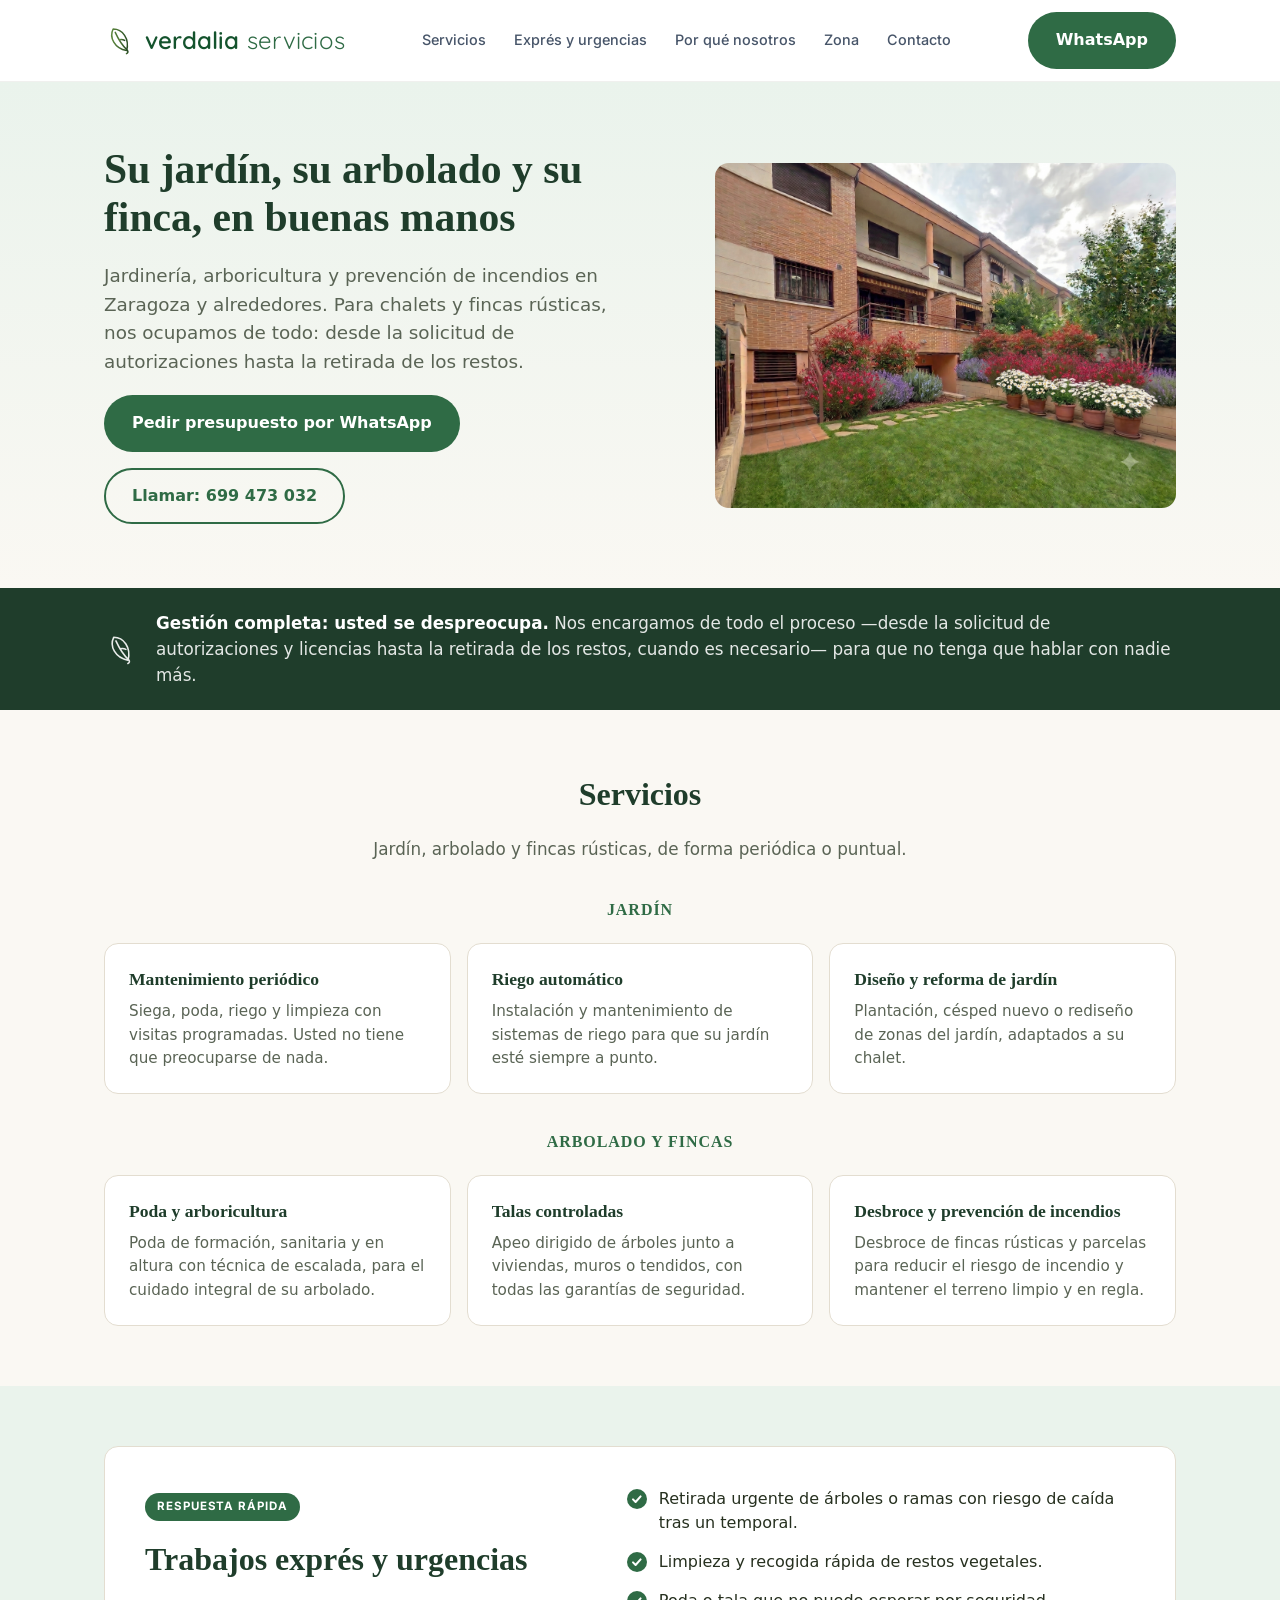
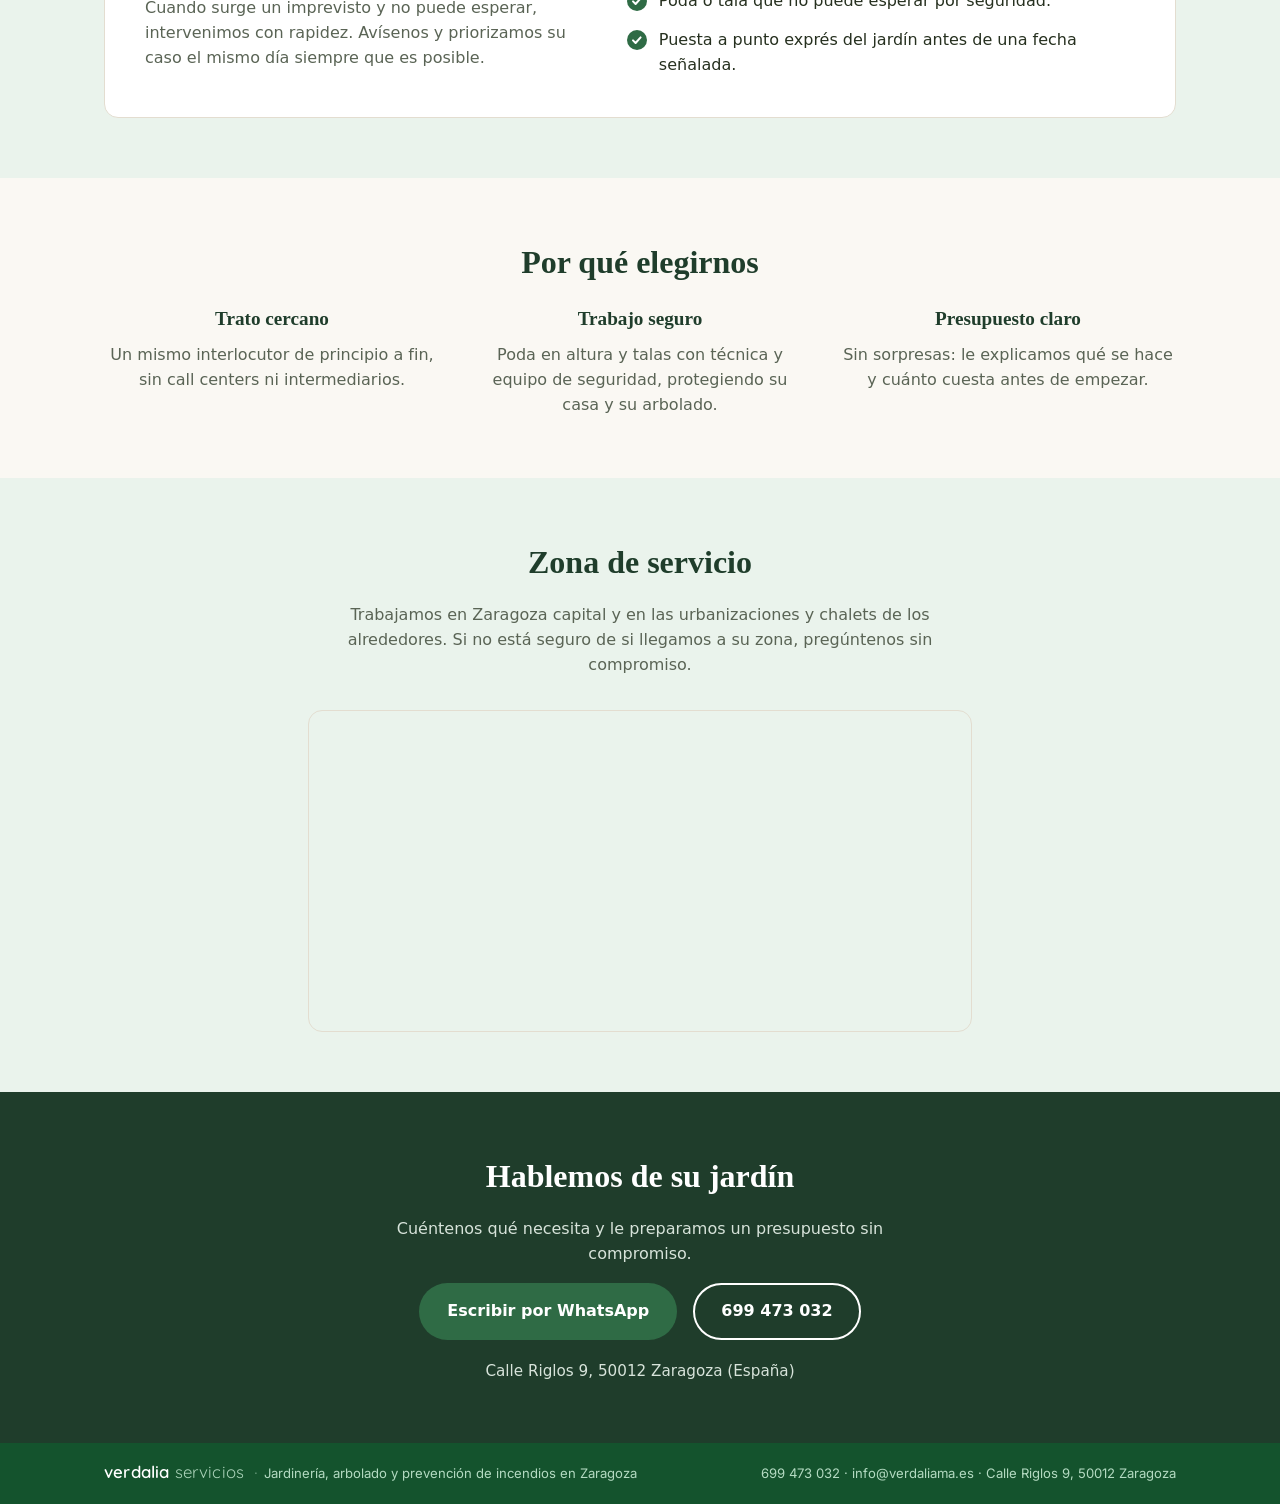
==== index.html @ 298dde83 "Rebranding a verdalia: logo, servicios reorganizados y SEO - Renombrar la marca a «verdalia servicio" ====
<!doctype html>
<html lang="es">
<head>
<meta charset="UTF-8">
<meta name="viewport" content="width=device-width, initial-scale=1">
<title>Jardinería, arbolado y prevención de incendios en Zaragoza | verdalia</title>
<meta name="description" content="Gestión integral de jardines, arbolado y fincas rústicas en Zaragoza: poda, tala, desbroce y prevención de incendios. Nos ocupamos de todo, desde las autorizaciones hasta la retirada de los restos.">
<meta name="keywords" content="jardinería Zaragoza, poda de árboles Zaragoza, tala controlada, desbroce fincas rústicas, prevención de incendios, arboricultura, mantenimiento de jardines">
<link rel="canonical" href="https://arboladoyjardinzaragoza.es/">
<meta name="theme-color" content="#14532d">
<link rel="icon" href="img/verdalia-favicon.svg" type="image/svg+xml">
<meta property="og:type" content="website">
<meta property="og:locale" content="es_ES">
<meta property="og:site_name" content="verdalia servicios">
<meta property="og:title" content="Jardinería, arbolado y prevención de incendios en Zaragoza | verdalia">
<meta property="og:description" content="Gestión integral de jardines, arbolado y fincas rústicas en Zaragoza. Desde las autorizaciones hasta la retirada de los restos.">
<meta property="og:url" content="https://arboladoyjardinzaragoza.es/">
<link rel="preconnect" href="https://fonts.googleapis.com">
<link rel="preconnect" href="https://fonts.gstatic.com" crossorigin>
<link href="https://fonts.googleapis.com/css2?family=Inter:wght@300;400;500;600;700;800;900&family=Quicksand:wght@400;500;600;700&display=swap" rel="stylesheet">
<link rel="stylesheet" href="css/styles.css">
<script type="application/ld+json">
{
  "@context": "https://schema.org",
  "@type": "LocalBusiness",
  "name": "verdalia servicios",
  "description": "Gestión integral de jardines, arbolado y fincas rústicas en Zaragoza: poda, tala, desbroce y prevención de incendios, desde las autorizaciones hasta la retirada de los restos.",
  "url": "https://arboladoyjardinzaragoza.es/",
  "telephone": "+34699473032",
  "email": "info@verdaliama.es",
  "areaServed": "Zaragoza y alrededores",
  "address": {
    "@type": "PostalAddress",
    "streetAddress": "Calle Riglos 9",
    "postalCode": "50012",
    "addressLocality": "Zaragoza",
    "addressCountry": "ES"
  },
  "knowsAbout": [
    "Jardinería",
    "Arboricultura",
    "Poda en altura",
    "Tala controlada",
    "Desbroce de fincas rústicas",
    "Prevención de incendios"
  ]
}
</script>
</head>
<body>

<header class="site-header">
  <div class="container header-inner">
    <a class="logo" href="#inicio" aria-label="verdalia servicios — inicio">
      <img class="logo-mark" src="img/verdalia-hoja.svg" alt="" aria-hidden="true">
      <span class="logo-text">verdalia<span> servicios</span></span>
    </a>
    <nav class="nav" id="nav">
      <a href="#servicios">Servicios</a>
      <a href="#expres">Exprés y urgencias</a>
      <a href="#nosotros">Por qué nosotros</a>
      <a href="#zona">Zona</a>
      <a href="#contacto">Contacto</a>
    </nav>
    <div class="header-actions">
      <a class="btn btn-primary btn-header" href="https://wa.me/34699473032" target="_blank" rel="noopener">WhatsApp</a>
      <button class="nav-toggle" id="nav-toggle" aria-label="Abrir menú" aria-controls="nav" aria-expanded="false">
        <span></span><span></span><span></span>
      </button>
    </div>
  </div>
</header>

<main>

  <section id="inicio" class="hero">
    <div class="container hero-inner">
      <div class="hero-text">
        <h1>Su jardín, su arbolado y su finca, en buenas manos</h1>
        <p class="hero-sub">Jardinería, arboricultura y prevención de incendios en Zaragoza y alrededores. Para chalets y fincas rústicas, nos ocupamos de todo: desde la solicitud de autorizaciones hasta la retirada de los restos.</p>
        <div class="hero-cta">
          <a class="btn btn-primary" href="https://wa.me/34699473032" target="_blank" rel="noopener">Pedir presupuesto por WhatsApp</a>
          <a class="btn btn-ghost" href="tel:+34699473032">Llamar: 699 473 032</a>
        </div>
      </div>
      <img class="hero-image" src="img/jardin-chalet.png" alt="Jardín de chalet en Zaragoza con césped cuidado, macizos de flores y camino de piedra">
    </div>
  </section>

  <section class="highlight">
    <div class="container highlight-inner">
      <img class="highlight-icon" src="img/verdalia-hoja.svg" alt="" aria-hidden="true">
      <p><strong>Gestión completa: usted se despreocupa.</strong> Nos encargamos de todo el proceso —desde la solicitud de autorizaciones y licencias hasta la retirada de los restos, cuando es necesario— para que no tenga que hablar con nadie más.</p>
    </div>
  </section>

  <section id="servicios" class="section">
    <div class="container">
      <h2>Servicios</h2>
      <p class="section-sub">Jardín, arbolado y fincas rústicas, de forma periódica o puntual.</p>

      <div class="services-group">
        <h3 class="group-title">Jardín</h3>
        <div class="cards">
          <article class="card">
            <h4>Mantenimiento periódico</h4>
            <p>Siega, poda, riego y limpieza con visitas programadas. Usted no tiene que preocuparse de nada.</p>
          </article>
          <article class="card">
            <h4>Riego automático</h4>
            <p>Instalación y mantenimiento de sistemas de riego para que su jardín esté siempre a punto.</p>
          </article>
          <article class="card">
            <h4>Diseño y reforma de jardín</h4>
            <p>Plantación, césped nuevo o rediseño de zonas del jardín, adaptados a su chalet.</p>
          </article>
        </div>
      </div>

      <div class="services-group">
        <h3 class="group-title">Arbolado y fincas</h3>
        <div class="cards">
          <article class="card">
            <h4>Poda y arboricultura</h4>
            <p>Poda de formación, sanitaria y en altura con técnica de escalada, para el cuidado integral de su arbolado.</p>
          </article>
          <article class="card">
            <h4>Talas controladas</h4>
            <p>Apeo dirigido de árboles junto a viviendas, muros o tendidos, con todas las garantías de seguridad.</p>
          </article>
          <article class="card">
            <h4>Desbroce y prevención de incendios</h4>
            <p>Desbroce de fincas rústicas y parcelas para reducir el riesgo de incendio y mantener el terreno limpio y en regla.</p>
          </article>
        </div>
      </div>
    </div>
  </section>

  <section id="expres" class="section section-alt">
    <div class="container">
      <div class="panel">
        <div class="panel-intro">
          <span class="panel-badge">Respuesta rápida</span>
          <h2>Trabajos exprés y urgencias</h2>
          <p>Cuando surge un imprevisto y no puede esperar, intervenimos con rapidez. Avísenos y priorizamos su caso el mismo día siempre que es posible.</p>
        </div>
        <ul class="lista-check">
          <li>Retirada urgente de árboles o ramas con riesgo de caída tras un temporal.</li>
          <li>Limpieza y recogida rápida de restos vegetales.</li>
          <li>Poda o tala que no puede esperar por seguridad.</li>
          <li>Puesta a punto exprés del jardín antes de una fecha señalada.</li>
        </ul>
      </div>
    </div>
  </section>

  <section id="nosotros" class="section">
    <div class="container">
      <h2>Por qué elegirnos</h2>
      <div class="features">
        <div class="feature">
          <h3>Trato cercano</h3>
          <p>Un mismo interlocutor de principio a fin, sin call centers ni intermediarios.</p>
        </div>
        <div class="feature">
          <h3>Trabajo seguro</h3>
          <p>Poda en altura y talas con técnica y equipo de seguridad, protegiendo su casa y su arbolado.</p>
        </div>
        <div class="feature">
          <h3>Presupuesto claro</h3>
          <p>Sin sorpresas: le explicamos qué se hace y cuánto cuesta antes de empezar.</p>
        </div>
      </div>
    </div>
  </section>

  <section id="zona" class="section section-alt">
    <div class="container zona-inner">
      <div>
        <h2>Zona de servicio</h2>
        <p>Trabajamos en Zaragoza capital y en las urbanizaciones y chalets de los alrededores. Si no está seguro de si llegamos a su zona, pregúntenos sin compromiso.</p>
      </div>
      <div class="mapa-embed">
        <iframe
          src="https://maps.google.com/maps?q=Calle%20Riglos%209%2C%2050012%20Zaragoza&z=12&output=embed"
          title="Zona de servicio de verdalia servicios en Zaragoza"
          loading="lazy"
          referrerpolicy="no-referrer-when-downgrade">
        </iframe>
      </div>
    </div>
  </section>

  <section id="contacto" class="section section-cta">
    <div class="container contacto-inner">
      <h2>Hablemos de su jardín</h2>
      <p>Cuéntenos qué necesita y le preparamos un presupuesto sin compromiso.</p>
      <div class="hero-cta">
        <a class="btn btn-primary" href="https://wa.me/34699473032" target="_blank" rel="noopener">Escribir por WhatsApp</a>
        <a class="btn btn-ghost" href="tel:+34699473032">699 473 032</a>
      </div>
      <p class="contacto-direccion">Calle Riglos 9, 50012 Zaragoza (España)</p>
    </div>
  </section>

</main>

<footer class="site-footer">
  <div class="container footer-inner">
    <p class="footer-firma">
      <span class="logo-text">verdalia<span> servicios</span></span>
      <span class="footer-sep">·</span>Jardinería, arbolado y prevención de incendios en Zaragoza
    </p>
    <p class="footer-contacto">699 473 032 · info@verdaliama.es · Calle Riglos 9, 50012 Zaragoza</p>
  </div>
</footer>

<script>
  (function () {
    var toggle = document.getElementById('nav-toggle');
    var nav = document.getElementById('nav');
    if (!toggle || !nav) return;

    function closeNav() {
      nav.classList.remove('open');
      toggle.classList.remove('open');
      toggle.setAttribute('aria-expanded', 'false');
    }

    toggle.addEventListener('click', function () {
      var abierto = nav.classList.toggle('open');
      toggle.classList.toggle('open', abierto);
      toggle.setAttribute('aria-expanded', abierto ? 'true' : 'false');
    });

    // Cerrar el menú al pulsar un enlace de sección
    nav.querySelectorAll('a').forEach(function (a) {
      a.addEventListener('click', closeNav);
    });
  })();
</script>

</body>
</html>
---- css/styles.css ----
:root {
  --verde-950: #14532d;
  --verde-900: #1f3d2b;
  --verde-700: #2f6b45;
  --verde-500: #418a57;
  --verde-100: #eaf3ec;
  --crema: #faf8f3;
  --tierra: #6b5a45;
  --texto: #26301f;
  --texto-suave: #5a6455;
  --slate-600: #475569;
  --slate-900: #0f172a;
  --radius: 14px;
  --max-width: 1120px;
}

* { box-sizing: border-box; }

html { scroll-behavior: smooth; }

body {
  margin: 0;
  font-family: "Segoe UI", system-ui, -apple-system, sans-serif;
  color: var(--texto);
  background: var(--crema);
  line-height: 1.55;
}

h1, h2, h3 {
  font-family: Georgia, "Times New Roman", serif;
  color: var(--verde-900);
  margin: 0 0 .5em;
}

h1 { font-size: 2.6rem; line-height: 1.15; }
h2 { font-size: 2rem; text-align: center; }
h3 { font-size: 1.2rem; }

p { margin: 0 0 1em; color: var(--texto-suave); }

.container {
  max-width: var(--max-width);
  margin: 0 auto;
  padding: 0 24px;
}

/* Header */
.site-header {
  position: sticky;
  top: 0;
  background: rgba(255, 255, 255, .95);
  backdrop-filter: blur(8px);
  border-bottom: 1px solid #f0f0ee;
  z-index: 10;
}

.header-inner {
  display: flex;
  align-items: center;
  justify-content: space-between;
  padding-top: 12px;
  padding-bottom: 12px;
  gap: 16px;
}

.logo {
  display: inline-flex;
  align-items: center;
  gap: .55rem;
  text-decoration: none;
}
.logo-mark { height: 2rem; width: auto; display: block; }
.logo-text {
  font-family: "Quicksand", system-ui, sans-serif;
  font-size: 1.5rem;
  font-weight: 600;
  letter-spacing: .01em;
  color: var(--verde-950);
  line-height: 1;
}
.logo-text span { font-weight: 400; color: var(--verde-700); }

.nav {
  display: flex;
  gap: 28px;
  flex: 1;
  justify-content: center;
  font-family: "Inter", system-ui, sans-serif;
}
.nav a {
  color: var(--slate-600);
  text-decoration: none;
  font-size: .9rem;
  font-weight: 500;
  transition: color .15s ease;
}
.nav a:hover { color: var(--slate-900); }

.header-actions {
  display: flex;
  align-items: center;
  gap: 12px;
}
.btn-header { white-space: nowrap; }

/* Botón hamburguesa (solo móvil) */
.nav-toggle {
  display: none;
  flex-direction: column;
  justify-content: center;
  gap: 5px;
  width: 42px;
  height: 42px;
  padding: 0;
  background: transparent;
  border: 1px solid #e3e3df;
  border-radius: 10px;
  cursor: pointer;
}
.nav-toggle span {
  display: block;
  width: 20px;
  height: 2px;
  margin: 0 auto;
  background: var(--slate-900);
  border-radius: 2px;
  transition: transform .2s ease, opacity .2s ease;
}
.nav-toggle.open span:nth-child(1) { transform: translateY(7px) rotate(45deg); }
.nav-toggle.open span:nth-child(2) { opacity: 0; }
.nav-toggle.open span:nth-child(3) { transform: translateY(-7px) rotate(-45deg); }

/* Buttons */
.btn {
  display: inline-block;
  padding: 14px 26px;
  border-radius: 999px;
  text-decoration: none;
  font-size: 1rem;
  font-weight: 600;
  border: 2px solid transparent;
  transition: transform .15s ease, background .15s ease;
}
.btn:hover { transform: translateY(-1px); }

.btn-primary {
  background: var(--verde-700);
  color: #fff;
}
.btn-primary:hover { background: var(--verde-900); }

.btn-ghost {
  background: transparent;
  border-color: var(--verde-700);
  color: var(--verde-700);
}
.btn-ghost:hover { background: var(--verde-100); }

/* Hero */
.hero {
  padding: 64px 0;
  background: linear-gradient(180deg, var(--verde-100), var(--crema));
}
.hero-inner {
  display: grid;
  grid-template-columns: 1.1fr .9fr;
  gap: 48px;
  align-items: center;
}
.hero-sub {
  font-size: 1.15rem;
  max-width: 46ch;
}
.hero-cta {
  display: flex;
  gap: 16px;
  flex-wrap: wrap;
  margin-top: 8px;
}
.hero-image {
  border-radius: var(--radius);
  width: 100%;
  min-height: 320px;
  max-height: 400px;
  object-fit: cover;
  display: block;
}

/* Franja destacada: gestión completa */
.highlight {
  background: var(--verde-900);
  color: #fff;
}
.highlight-inner {
  display: flex;
  align-items: center;
  gap: 18px;
  padding: 22px 24px;
}
.highlight-icon {
  width: 34px;
  height: 34px;
  flex-shrink: 0;
  filter: brightness(0) invert(1);
  opacity: .9;
}
.highlight-inner p {
  margin: 0;
  color: rgba(255, 255, 255, .88);
  font-size: 1.05rem;
}
.highlight-inner strong { color: #fff; }

/* Sections */
.section { padding: 60px 0; }
.section-alt { background: var(--verde-100); }
.section-sub {
  text-align: center;
  max-width: 60ch;
  margin: 0 auto 36px;
  font-size: 1.05rem;
}

.services-group + .services-group { margin-top: 36px; }
.group-title {
  text-align: center;
  font-size: 1rem;
  text-transform: uppercase;
  letter-spacing: .06em;
  color: var(--verde-700);
  margin: 0 0 20px;
}

.cards {
  display: grid;
  grid-template-columns: repeat(3, 1fr);
  gap: 16px;
}
.card {
  background: #fff;
  border-radius: var(--radius);
  padding: 22px 24px;
  border: 1px solid #e3ddd0;
}
.card h4 {
  font-family: Georgia, "Times New Roman", serif;
  color: var(--verde-900);
  font-size: 1.1rem;
  margin: 0 0 .4em;
}
.card p { margin-bottom: 0; font-size: .95rem; }

.features {
  display: grid;
  grid-template-columns: repeat(auto-fit, minmax(220px, 1fr));
  gap: 32px;
  text-align: center;
}
.feature p { margin-bottom: 0; }

/* Recuadro de trabajos puntuales */
.panel {
  display: grid;
  grid-template-columns: 1fr 1.15fr;
  gap: 40px;
  align-items: center;
  background: #fff;
  border: 1px solid #e3ddd0;
  border-radius: var(--radius);
  padding: 40px;
}
.panel h2 { text-align: left; margin-bottom: .35em; }
.panel-intro p { margin-bottom: 0; }
.panel-badge {
  display: inline-block;
  background: var(--verde-700);
  color: #fff;
  font-family: "Inter", system-ui, sans-serif;
  font-size: .72rem;
  font-weight: 700;
  letter-spacing: .08em;
  text-transform: uppercase;
  padding: 5px 12px;
  border-radius: 999px;
  margin-bottom: 14px;
}
.lista-check {
  list-style: none;
  margin: 0;
  padding: 0;
  display: grid;
  gap: 14px;
}
.lista-check li {
  position: relative;
  padding-left: 32px;
  color: var(--texto);
}
.lista-check li::before {
  content: "";
  position: absolute;
  left: 0;
  top: 2px;
  width: 20px;
  height: 20px;
  background: url('data:image/svg+xml;utf8,<svg xmlns="http://www.w3.org/2000/svg" viewBox="0 0 20 20"><circle cx="10" cy="10" r="10" fill="%232f6b45"/><path d="M6 10.4l2.6 2.6 5-5.6" fill="none" stroke="white" stroke-width="2" stroke-linecap="round" stroke-linejoin="round"/></svg>') no-repeat center / contain;
}

.zona-inner { text-align: center; max-width: 70ch; margin: 0 auto; }

.mapa-embed {
  margin-top: 32px;
  border-radius: var(--radius);
  overflow: hidden;
  border: 1px solid #e3ddd0;
}
.mapa-embed iframe {
  width: 100%;
  height: 320px;
  border: 0;
  display: block;
}

.section-cta {
  background: var(--verde-900);
  text-align: center;
}
.section-cta h2 { color: #fff; }
.section-cta p { color: #d7e3da; }
.contacto-inner { max-width: 60ch; margin: 0 auto; }
.contacto-inner .hero-cta { justify-content: center; }
.section-cta .btn-ghost { border-color: #fff; color: #fff; }
.section-cta .btn-ghost:hover { background: rgba(255,255,255,.1); }
.contacto-direccion { margin: 20px 0 0; color: #d7e3da; font-size: .95rem; }

/* Footer */
.site-footer {
  background: var(--verde-950);
  color: rgba(220, 252, 231, .8);
  padding: 20px 0;
  font-family: "Inter", system-ui, sans-serif;
}
.footer-inner {
  display: flex;
  align-items: center;
  justify-content: space-between;
  flex-wrap: wrap;
  gap: 12px 20px;
  font-size: .82rem;
}
.footer-inner p { margin: 0; color: inherit; }

.footer-firma { line-height: 1.4; }
.footer-firma .logo-text { font-size: 1.05rem; color: #fff; }
.footer-firma .logo-text span { color: rgba(220, 252, 231, .75); }
.footer-sep { margin: 0 6px; opacity: .5; font-weight: 400; }
.footer-contacto { color: rgba(220, 252, 231, .7); }

@media (max-width: 820px) {
  .nav-toggle { display: flex; }

  .nav {
    display: none;
    position: absolute;
    top: 100%;
    left: 0;
    right: 0;
    flex-direction: column;
    gap: 0;
    background: #fff;
    border-bottom: 1px solid #f0f0ee;
    box-shadow: 0 12px 24px -14px rgba(20, 83, 45, .35);
    padding: 8px 0;
  }
  .nav.open { display: flex; }
  .nav a {
    padding: 14px 24px;
    font-size: 1rem;
    border-bottom: 1px solid #f5f5f2;
  }
  .nav a:last-child { border-bottom: 0; }

  .hero-inner { grid-template-columns: 1fr; }
  h1 { font-size: 2.1rem; }

  .panel {
    grid-template-columns: 1fr;
    gap: 24px;
    padding: 28px;
  }
  .panel h2 { text-align: center; }

  .cards { grid-template-columns: repeat(2, 1fr); }
}

@media (max-width: 560px) {
  .cards { grid-template-columns: 1fr; }
}
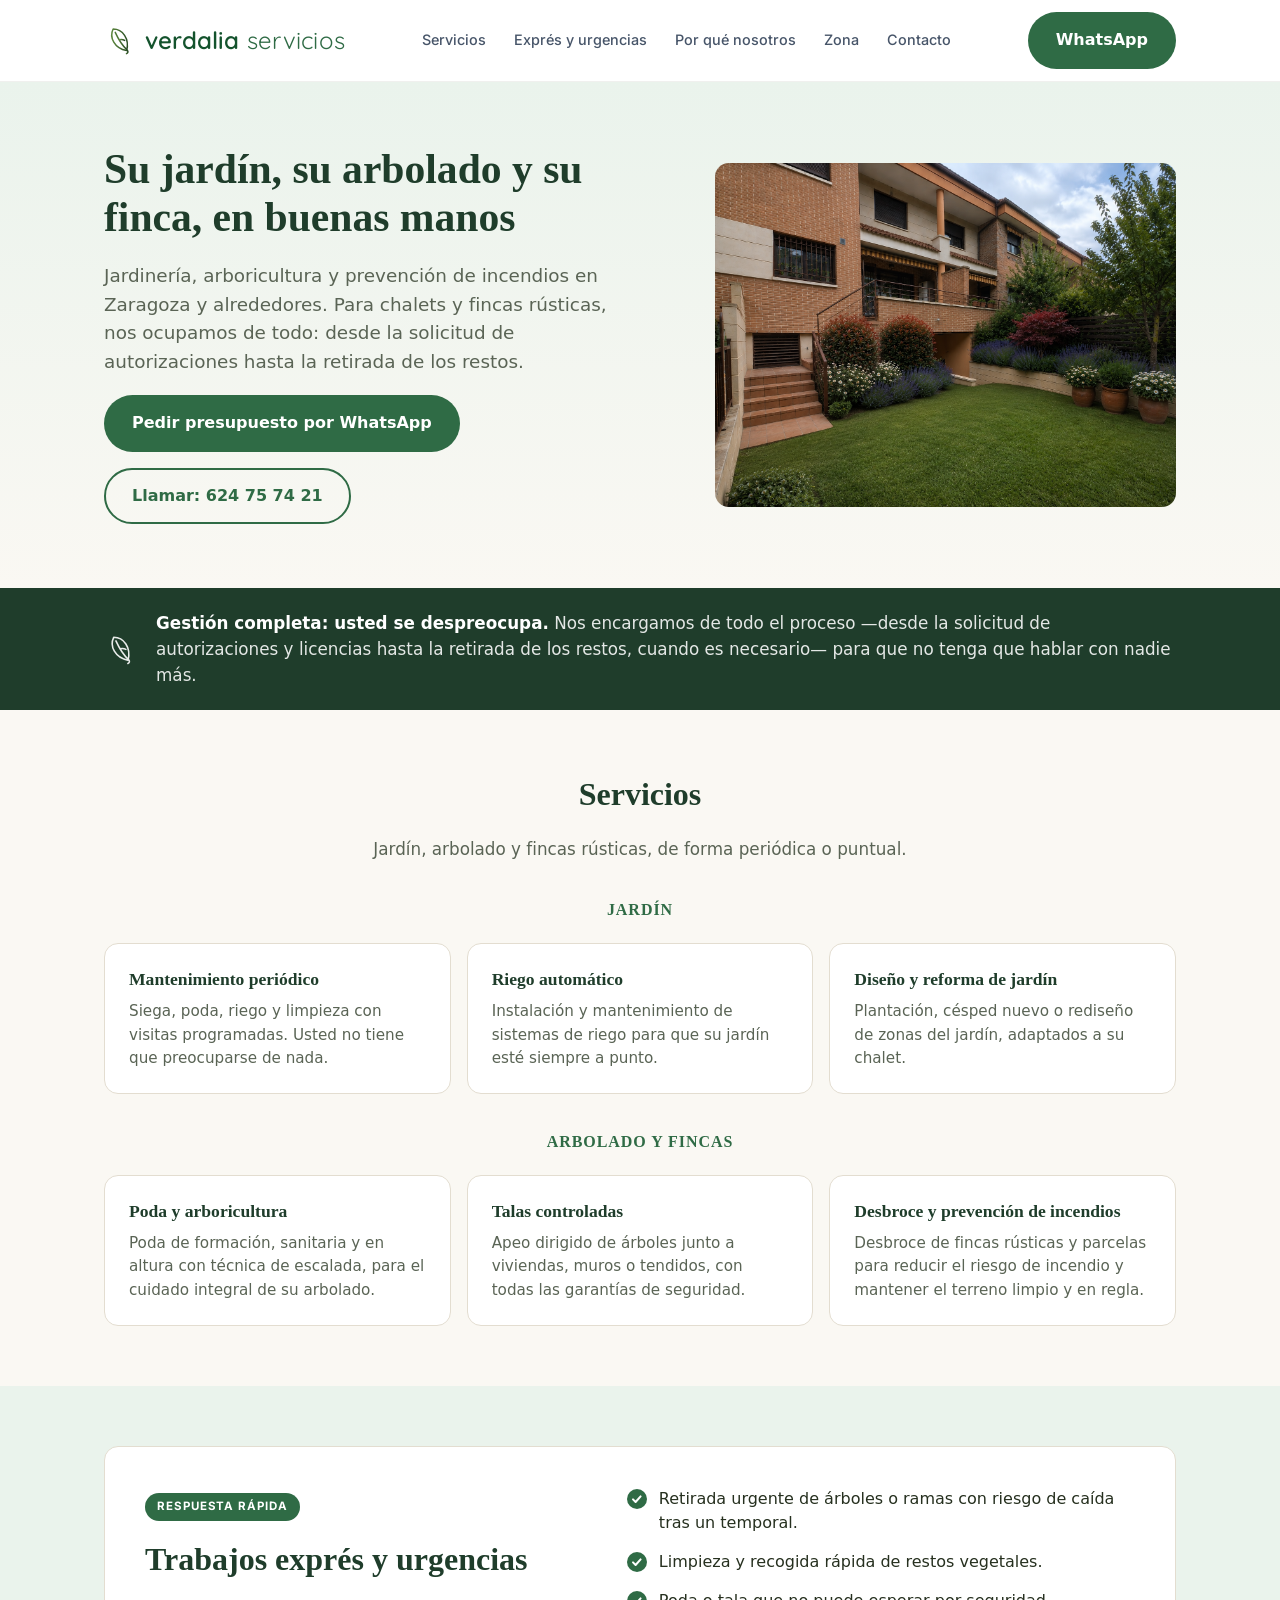
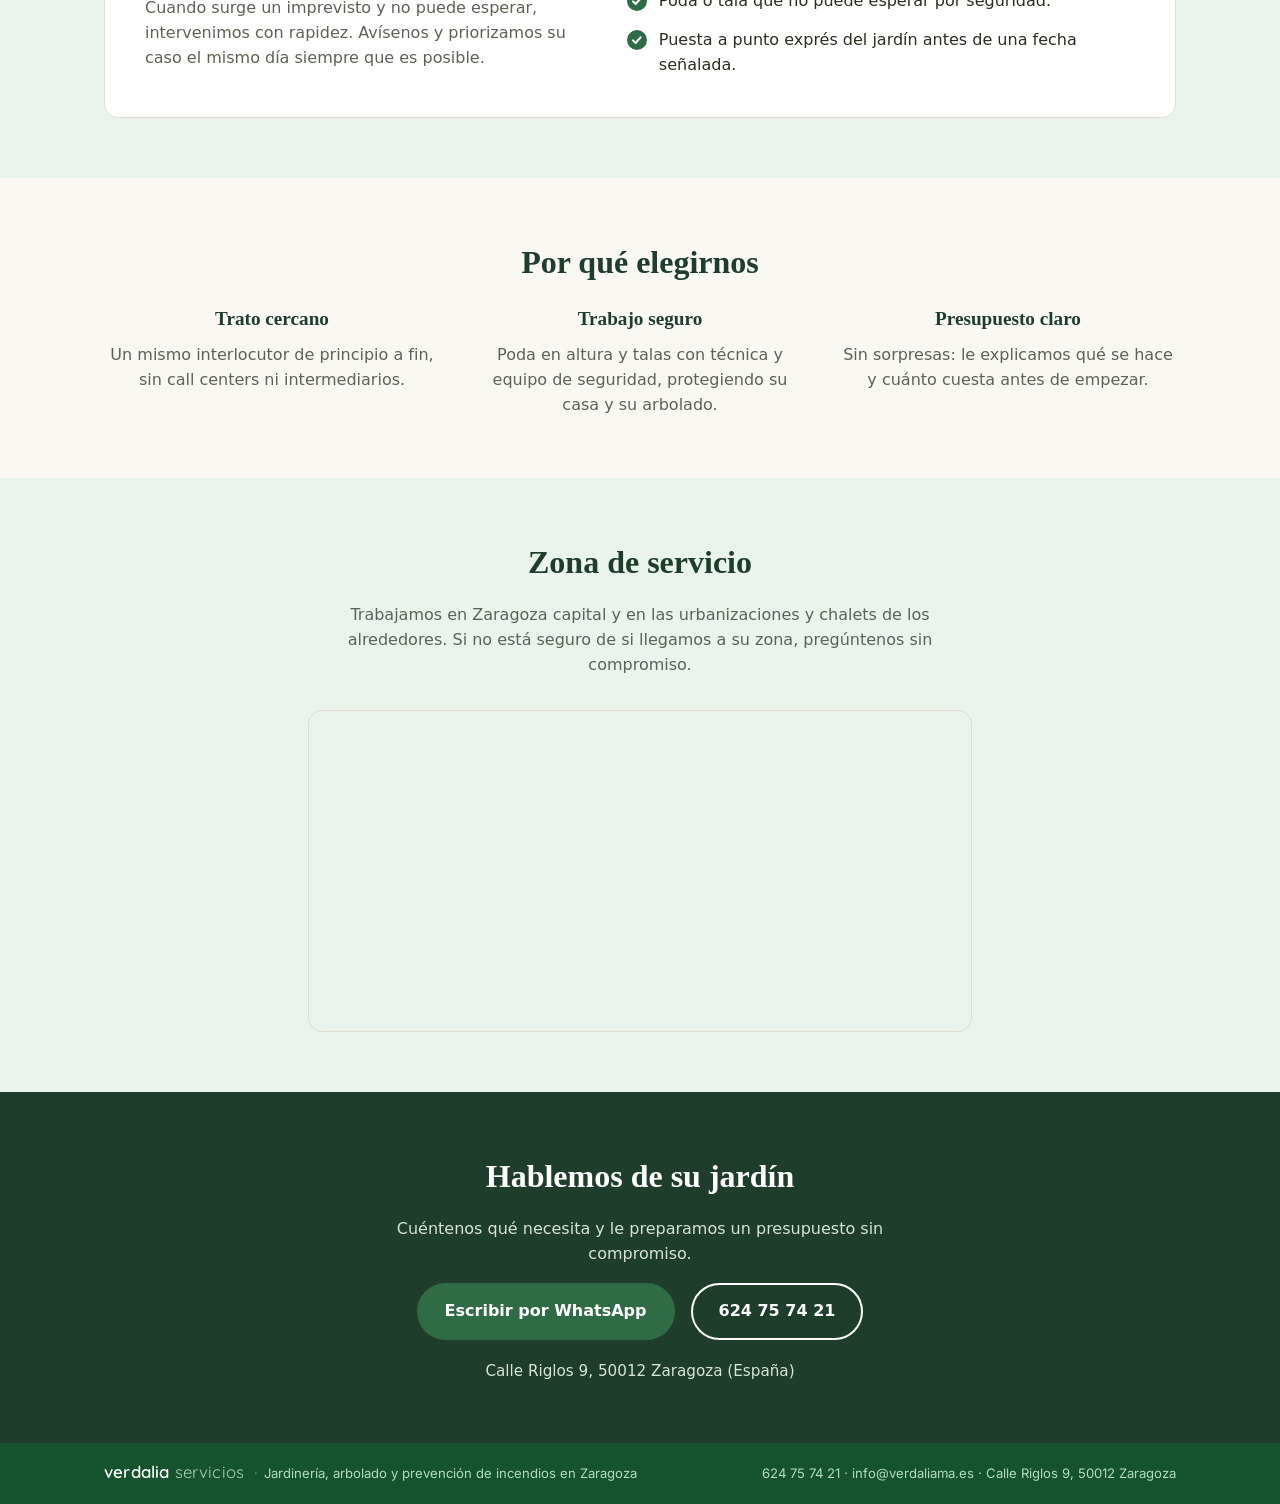
==== commit a0514ec0: "Añadir Google Analytics y actualizar telefono de contacto Se incorpora el tag gtag.js (G-3S94ZZ80TG)" ====
--- a/index.html
+++ b/index.html
@@ -1,6 +1,15 @@
 <!doctype html>
 <html lang="es">
 <head>
+<!-- Google tag (gtag.js) -->
+<script async src="https://www.googletagmanager.com/gtag/js?id=G-3S94ZZ80TG"></script>
+<script>
+  window.dataLayer = window.dataLayer || [];
+  function gtag(){dataLayer.push(arguments);}
+  gtag('js', new Date());
+
+  gtag('config', 'G-3S94ZZ80TG');
+</script>
 <meta charset="UTF-8">
 <meta name="viewport" content="width=device-width, initial-scale=1">
 <title>Jardinería, arbolado y prevención de incendios en Zaragoza | verdalia</title>
@@ -26,7 +35,7 @@
   "name": "verdalia servicios",
   "description": "Gestión integral de jardines, arbolado y fincas rústicas en Zaragoza: poda, tala, desbroce y prevención de incendios, desde las autorizaciones hasta la retirada de los restos.",
   "url": "https://arboladoyjardinzaragoza.es/",
-  "telephone": "+34699473032",
+  "telephone": "+34624757421",
   "email": "info@verdaliama.es",
   "areaServed": "Zaragoza y alrededores",
   "address": {
@@ -63,7 +72,7 @@
       <a href="#contacto">Contacto</a>
     </nav>
     <div class="header-actions">
-      <a class="btn btn-primary btn-header" href="https://wa.me/34699473032" target="_blank" rel="noopener">WhatsApp</a>
+      <a class="btn btn-primary btn-header" href="https://wa.me/34624757421" target="_blank" rel="noopener">WhatsApp</a>
       <button class="nav-toggle" id="nav-toggle" aria-label="Abrir menú" aria-controls="nav" aria-expanded="false">
         <span></span><span></span><span></span>
       </button>
@@ -79,8 +88,8 @@
         <h1>Su jardín, su arbolado y su finca, en buenas manos</h1>
         <p class="hero-sub">Jardinería, arboricultura y prevención de incendios en Zaragoza y alrededores. Para chalets y fincas rústicas, nos ocupamos de todo: desde la solicitud de autorizaciones hasta la retirada de los restos.</p>
         <div class="hero-cta">
-          <a class="btn btn-primary" href="https://wa.me/34699473032" target="_blank" rel="noopener">Pedir presupuesto por WhatsApp</a>
-          <a class="btn btn-ghost" href="tel:+34699473032">Llamar: 699 473 032</a>
+          <a class="btn btn-primary" href="https://wa.me/34624757421" target="_blank" rel="noopener">Pedir presupuesto por WhatsApp</a>
+          <a class="btn btn-ghost" href="tel:+34624757421">Llamar: 624 75 74 21</a>
         </div>
       </div>
       <img class="hero-image" src="img/jardin-chalet.png" alt="Jardín de chalet en Zaragoza con césped cuidado, macizos de flores y camino de piedra">
@@ -197,8 +206,8 @@
       <h2>Hablemos de su jardín</h2>
       <p>Cuéntenos qué necesita y le preparamos un presupuesto sin compromiso.</p>
       <div class="hero-cta">
-        <a class="btn btn-primary" href="https://wa.me/34699473032" target="_blank" rel="noopener">Escribir por WhatsApp</a>
-        <a class="btn btn-ghost" href="tel:+34699473032">699 473 032</a>
+        <a class="btn btn-primary" href="https://wa.me/34624757421" target="_blank" rel="noopener">Escribir por WhatsApp</a>
+        <a class="btn btn-ghost" href="tel:+34624757421">624 75 74 21</a>
       </div>
       <p class="contacto-direccion">Calle Riglos 9, 50012 Zaragoza (España)</p>
     </div>
@@ -212,7 +221,7 @@
       <span class="logo-text">verdalia<span> servicios</span></span>
       <span class="footer-sep">·</span>Jardinería, arbolado y prevención de incendios en Zaragoza
     </p>
-    <p class="footer-contacto">699 473 032 · info@verdaliama.es · Calle Riglos 9, 50012 Zaragoza</p>
+    <p class="footer-contacto">624 75 74 21 · info@verdaliama.es · Calle Riglos 9, 50012 Zaragoza</p>
   </div>
 </footer>
 
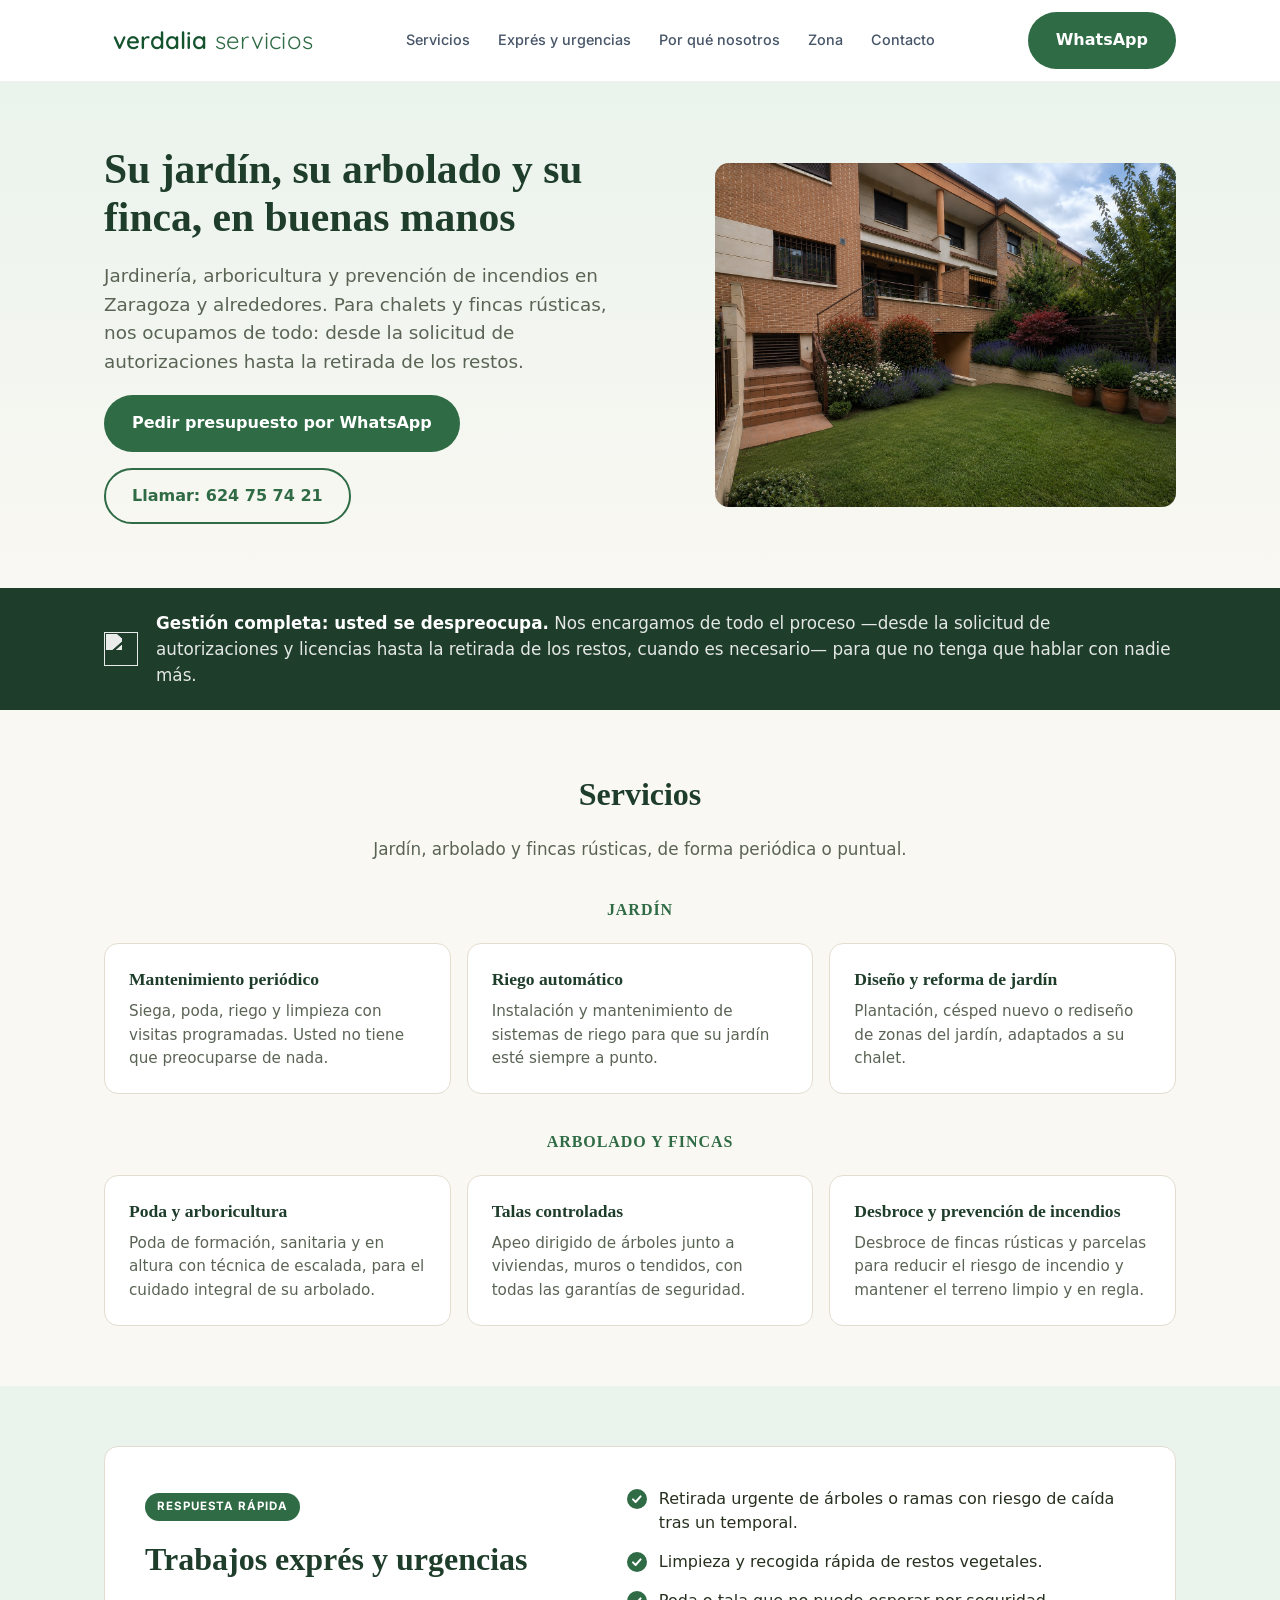
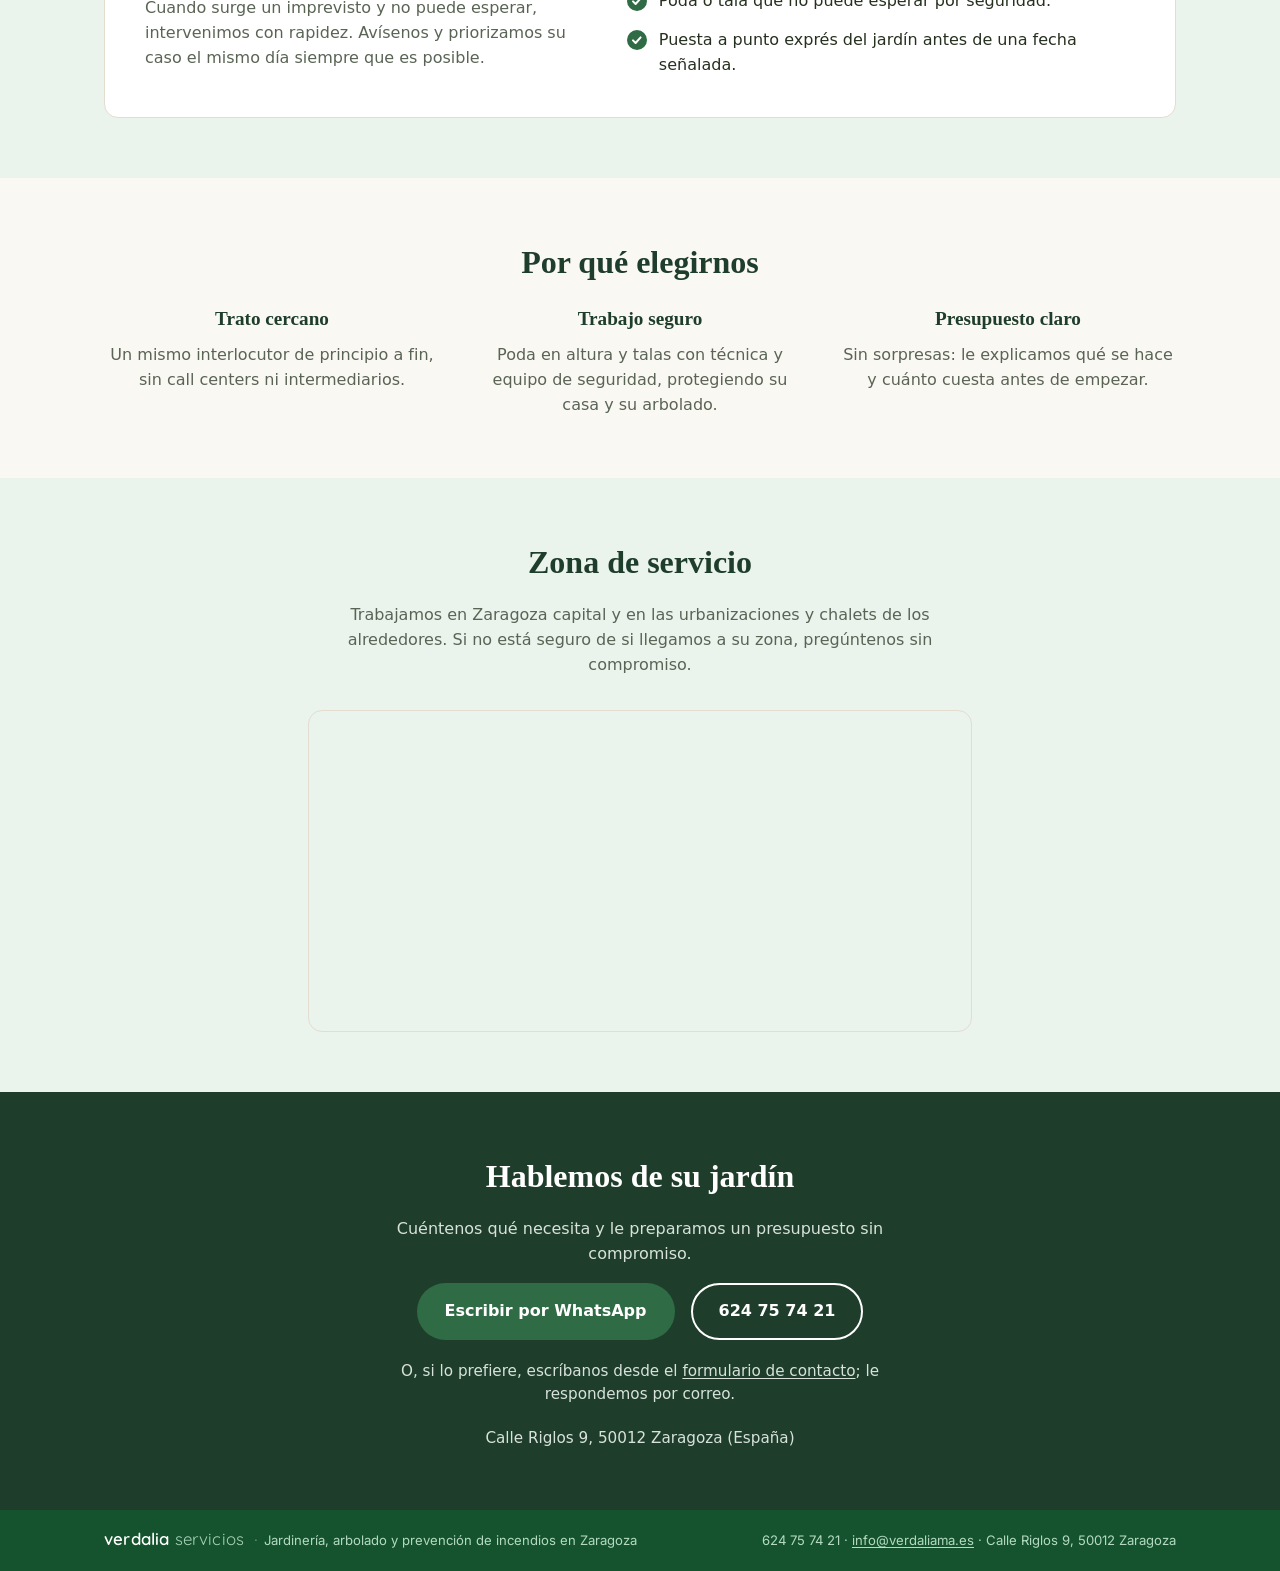
==== commit d12497b5: "Contacto con motivo: WhatsApp [JARDINERIA], correo por el formulario de factorambiental.es y clics m" ====
--- a/index.html
+++ b/index.html
@@ -9,6 +9,16 @@
   gtag('js', new Date());
 
   gtag('config', 'G-3S94ZZ80TG');
+  // Clics en llamar, WhatsApp o formulario, con su motivo (para clasificar los contactos)
+  document.addEventListener('click', function (e) {
+    var a = e.target.closest && e.target.closest('a[href]');
+    if (!a) return;
+    var h = a.getAttribute('href'), m = null;
+    if (/^tel:/i.test(h)) m = 'telefono';
+    else if (/wa\.me\//i.test(h)) m = 'whatsapp';
+    else if (/contacto\.html/i.test(h)) m = 'formulario';
+    if (m) gtag('event', 'contact_click', { method: m, motivo: 'jardineria' });
+  });
 </script>
 <meta charset="UTF-8">
 <meta name="viewport" content="width=device-width, initial-scale=1">
@@ -72,7 +82,7 @@
       <a href="#contacto">Contacto</a>
     </nav>
     <div class="header-actions">
-      <a class="btn btn-primary btn-header" href="https://wa.me/34624757421" target="_blank" rel="noopener">WhatsApp</a>
+      <a class="btn btn-primary btn-header" href="https://wa.me/34624757421?text=%5BJARDINERIA%5D%20Hola%2C%20vengo%20de%20arboladoyjardinzaragoza.es.%20Os%20cuento%20qu%C3%A9%20necesito%20y%20d%C3%B3nde%3A%20" target="_blank" rel="noopener">WhatsApp</a>
       <button class="nav-toggle" id="nav-toggle" aria-label="Abrir menú" aria-controls="nav" aria-expanded="false">
         <span></span><span></span><span></span>
       </button>
@@ -88,7 +98,7 @@
         <h1>Su jardín, su arbolado y su finca, en buenas manos</h1>
         <p class="hero-sub">Jardinería, arboricultura y prevención de incendios en Zaragoza y alrededores. Para chalets y fincas rústicas, nos ocupamos de todo: desde la solicitud de autorizaciones hasta la retirada de los restos.</p>
         <div class="hero-cta">
-          <a class="btn btn-primary" href="https://wa.me/34624757421" target="_blank" rel="noopener">Pedir presupuesto por WhatsApp</a>
+          <a class="btn btn-primary" href="https://wa.me/34624757421?text=%5BJARDINERIA%5D%20Hola%2C%20vengo%20de%20arboladoyjardinzaragoza.es.%20Os%20cuento%20qu%C3%A9%20necesito%20y%20d%C3%B3nde%3A%20" target="_blank" rel="noopener">Pedir presupuesto por WhatsApp</a>
           <a class="btn btn-ghost" href="tel:+34624757421">Llamar: 624 75 74 21</a>
         </div>
       </div>
@@ -206,9 +216,10 @@
       <h2>Hablemos de su jardín</h2>
       <p>Cuéntenos qué necesita y le preparamos un presupuesto sin compromiso.</p>
       <div class="hero-cta">
-        <a class="btn btn-primary" href="https://wa.me/34624757421" target="_blank" rel="noopener">Escribir por WhatsApp</a>
+        <a class="btn btn-primary" href="https://wa.me/34624757421?text=%5BJARDINERIA%5D%20Hola%2C%20vengo%20de%20arboladoyjardinzaragoza.es.%20Os%20cuento%20qu%C3%A9%20necesito%20y%20d%C3%B3nde%3A%20" target="_blank" rel="noopener">Escribir por WhatsApp</a>
         <a class="btn btn-ghost" href="tel:+34624757421">624 75 74 21</a>
       </div>
+      <p class="contacto-direccion">O, si lo prefiere, escríbanos desde el <a href="https://factorambiental.es/contacto.html?servicio=jardineria&amp;desde=arboladoyjardinzaragoza.es" target="_blank" rel="noopener">formulario de contacto</a>; le respondemos por correo.</p>
       <p class="contacto-direccion">Calle Riglos 9, 50012 Zaragoza (España)</p>
     </div>
   </section>
@@ -221,7 +232,7 @@
       <span class="logo-text">verdalia<span> servicios</span></span>
       <span class="footer-sep">·</span>Jardinería, arbolado y prevención de incendios en Zaragoza
     </p>
-    <p class="footer-contacto">624 75 74 21 · info@verdaliama.es · Calle Riglos 9, 50012 Zaragoza</p>
+    <p class="footer-contacto">624 75 74 21 · <a href="https://factorambiental.es/contacto.html?servicio=jardineria&amp;desde=arboladoyjardinzaragoza.es" target="_blank" rel="noopener">info@verdaliama.es</a> · Calle Riglos 9, 50012 Zaragoza</p>
   </div>
 </footer>
 
--- a/css/styles.css
+++ b/css/styles.css
@@ -396,3 +396,7 @@
 @media (max-width: 560px) {
   .cards { grid-template-columns: 1fr; }
 }
+
+/* Enlaces al formulario de contacto (correo) */
+.contacto-direccion a, .footer-contacto a { color: inherit; text-decoration: underline; text-underline-offset: 2px; }
+.contacto-direccion a:hover, .footer-contacto a:hover { color: #fff; }
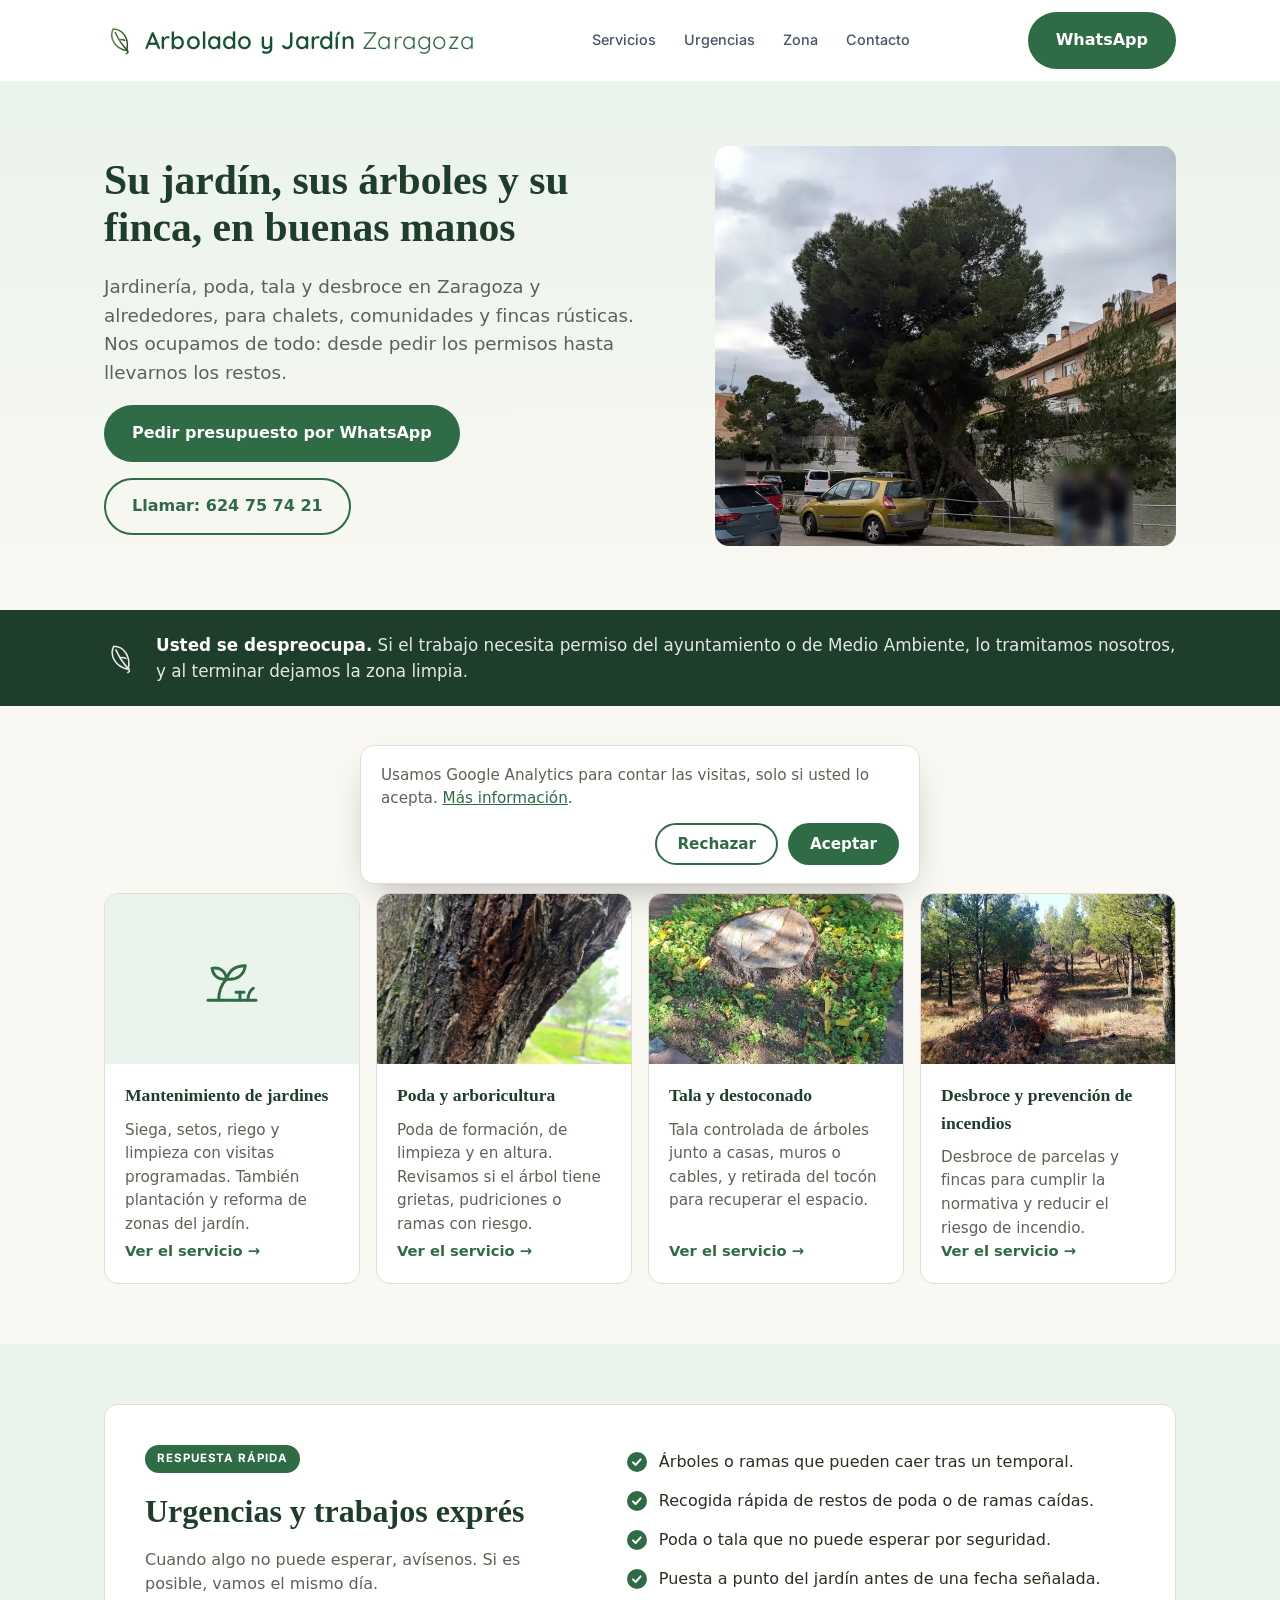
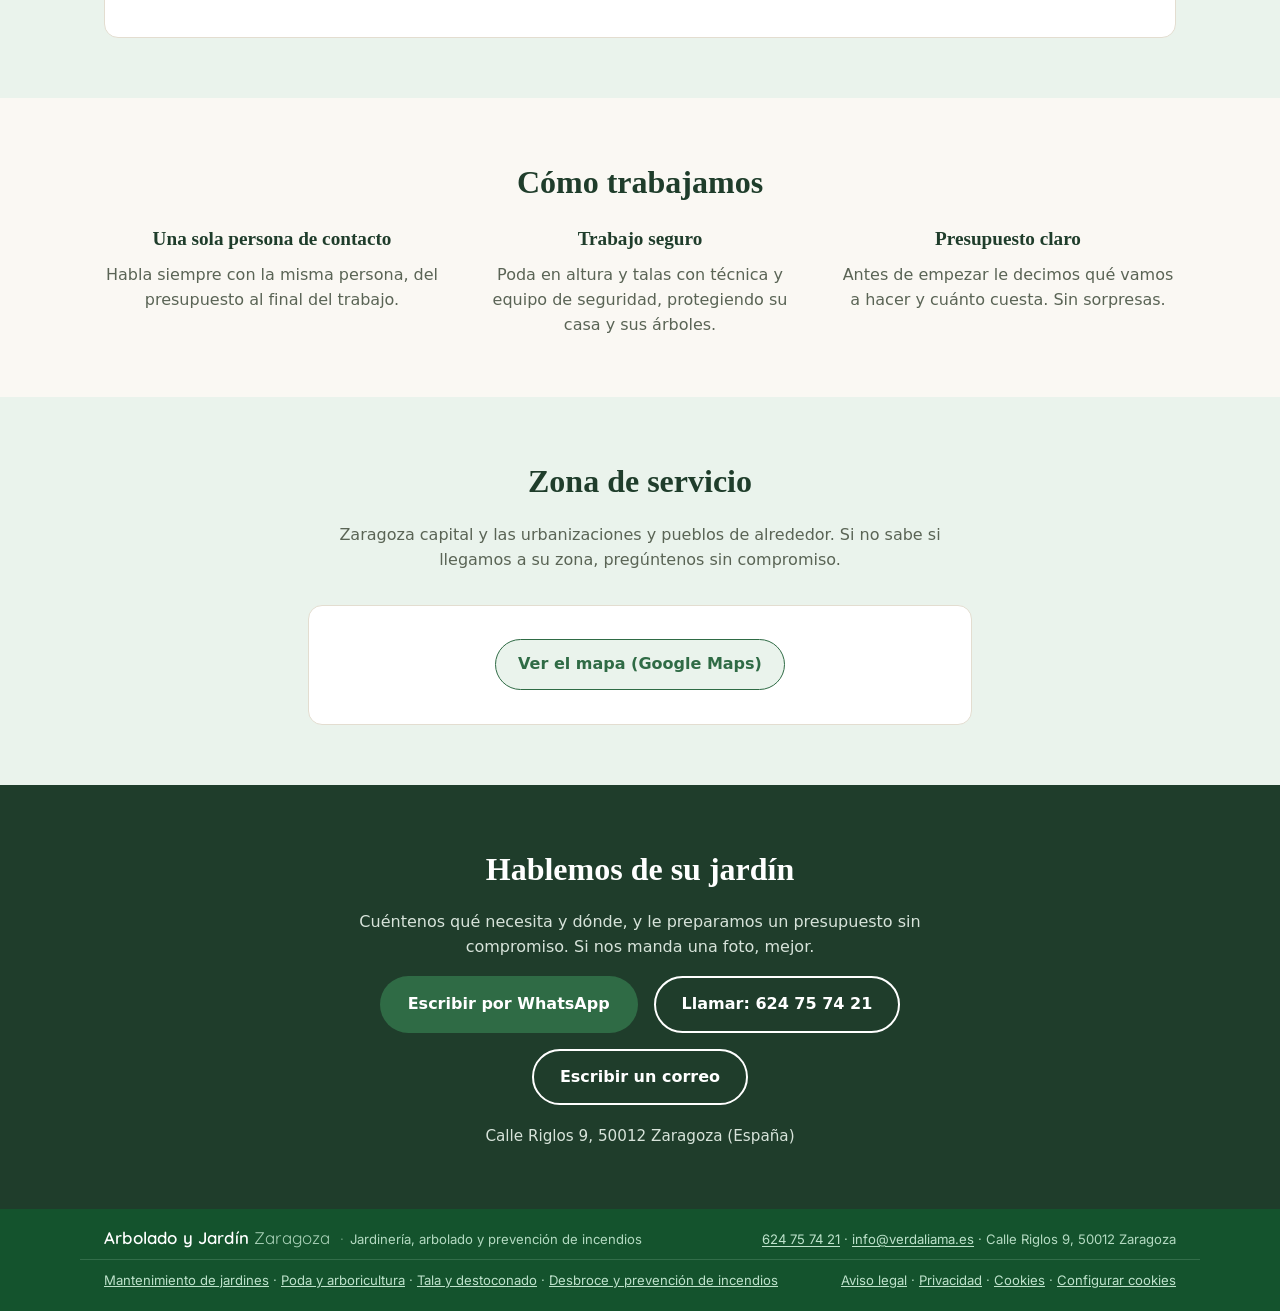
==== commit be9f530a: "Renovación de la web: páginas por servicio, fotos reales, legales y cookies - Fotos de IA sustituida" ====
--- a/index.html
+++ b/index.html
@@ -1,50 +1,33 @@
 <!doctype html>
 <html lang="es">
 <head>
-<!-- Google tag (gtag.js) -->
-<script async src="https://www.googletagmanager.com/gtag/js?id=G-3S94ZZ80TG"></script>
-<script>
-  window.dataLayer = window.dataLayer || [];
-  function gtag(){dataLayer.push(arguments);}
-  gtag('js', new Date());
-
-  gtag('config', 'G-3S94ZZ80TG');
-  // Clics en llamar, WhatsApp o formulario, con su motivo (para clasificar los contactos)
-  document.addEventListener('click', function (e) {
-    var a = e.target.closest && e.target.closest('a[href]');
-    if (!a) return;
-    var h = a.getAttribute('href'), m = null;
-    if (/^tel:/i.test(h)) m = 'telefono';
-    else if (/wa\.me\//i.test(h)) m = 'whatsapp';
-    else if (/contacto\.html/i.test(h)) m = 'formulario';
-    if (m) gtag('event', 'contact_click', { method: m, motivo: 'jardineria' });
-  });
-</script>
 <meta charset="UTF-8">
 <meta name="viewport" content="width=device-width, initial-scale=1">
-<title>Jardinería, arbolado y prevención de incendios en Zaragoza | verdalia</title>
-<meta name="description" content="Gestión integral de jardines, arbolado y fincas rústicas en Zaragoza: poda, tala, desbroce y prevención de incendios. Nos ocupamos de todo, desde las autorizaciones hasta la retirada de los restos.">
-<meta name="keywords" content="jardinería Zaragoza, poda de árboles Zaragoza, tala controlada, desbroce fincas rústicas, prevención de incendios, arboricultura, mantenimiento de jardines">
+<title>Jardinería, poda y tala en Zaragoza | Arbolado y Jardín Zaragoza</title>
+<meta name="description" content="Mantenimiento de jardines, poda, tala, destoconado y desbroce de fincas en Zaragoza y alrededores. Nos ocupamos de todo, desde los permisos hasta la retirada de los restos.">
 <link rel="canonical" href="https://arboladoyjardinzaragoza.es/">
 <meta name="theme-color" content="#14532d">
 <link rel="icon" href="img/verdalia-favicon.svg" type="image/svg+xml">
 <meta property="og:type" content="website">
 <meta property="og:locale" content="es_ES">
-<meta property="og:site_name" content="verdalia servicios">
-<meta property="og:title" content="Jardinería, arbolado y prevención de incendios en Zaragoza | verdalia">
-<meta property="og:description" content="Gestión integral de jardines, arbolado y fincas rústicas en Zaragoza. Desde las autorizaciones hasta la retirada de los restos.">
+<meta property="og:site_name" content="Arbolado y Jardín Zaragoza">
+<meta property="og:title" content="Jardinería, poda y tala en Zaragoza | Arbolado y Jardín Zaragoza">
+<meta property="og:description" content="Mantenimiento de jardines, poda, tala, destoconado y desbroce de fincas en Zaragoza y alrededores. Nos ocupamos de todo, desde los permisos hasta la retirada de los restos.">
 <meta property="og:url" content="https://arboladoyjardinzaragoza.es/">
+<meta property="og:image" content="https://arboladoyjardinzaragoza.es/img/fotos/tala-pino-junto-a-viviendas.webp">
 <link rel="preconnect" href="https://fonts.googleapis.com">
 <link rel="preconnect" href="https://fonts.gstatic.com" crossorigin>
-<link href="https://fonts.googleapis.com/css2?family=Inter:wght@300;400;500;600;700;800;900&family=Quicksand:wght@400;500;600;700&display=swap" rel="stylesheet">
+<link href="https://fonts.googleapis.com/css2?family=Inter:wght@400;500;600;700&family=Quicksand:wght@400;600&display=swap" rel="stylesheet">
 <link rel="stylesheet" href="css/styles.css">
+<script src="js/cookies.js"></script>
 <script type="application/ld+json">
 {
   "@context": "https://schema.org",
   "@type": "LocalBusiness",
-  "name": "verdalia servicios",
-  "description": "Gestión integral de jardines, arbolado y fincas rústicas en Zaragoza: poda, tala, desbroce y prevención de incendios, desde las autorizaciones hasta la retirada de los restos.",
+  "name": "Arbolado y Jardín Zaragoza",
+  "description": "Jardinería, poda, tala, destoconado y desbroce de fincas en Zaragoza y alrededores, desde las autorizaciones hasta la retirada de los restos.",
   "url": "https://arboladoyjardinzaragoza.es/",
+  "image": "https://arboladoyjardinzaragoza.es/img/fotos/tala-pino-junto-a-viviendas.webp",
   "telephone": "+34624757421",
   "email": "info@verdaliama.es",
   "areaServed": "Zaragoza y alrededores",
@@ -55,14 +38,7 @@
     "addressLocality": "Zaragoza",
     "addressCountry": "ES"
   },
-  "knowsAbout": [
-    "Jardinería",
-    "Arboricultura",
-    "Poda en altura",
-    "Tala controlada",
-    "Desbroce de fincas rústicas",
-    "Prevención de incendios"
-  ]
+  "knowsAbout": ["Jardinería", "Arboricultura", "Poda de árboles", "Tala controlada", "Destoconado", "Desbroce de fincas rústicas", "Prevención de incendios"]
 }
 </script>
 </head>
@@ -70,14 +46,13 @@
 
 <header class="site-header">
   <div class="container header-inner">
-    <a class="logo" href="#inicio" aria-label="verdalia servicios — inicio">
+    <a class="logo" href="" aria-label="Arbolado y Jardín Zaragoza, inicio">
       <img class="logo-mark" src="img/verdalia-hoja.svg" alt="" aria-hidden="true">
-      <span class="logo-text">verdalia<span> servicios</span></span>
+      <span class="logo-text">Arbolado y Jardín<span> Zaragoza</span></span>
     </a>
     <nav class="nav" id="nav">
       <a href="#servicios">Servicios</a>
-      <a href="#expres">Exprés y urgencias</a>
-      <a href="#nosotros">Por qué nosotros</a>
+      <a href="#expres">Urgencias</a>
       <a href="#zona">Zona</a>
       <a href="#contacto">Contacto</a>
     </nav>
@@ -95,63 +70,61 @@
   <section id="inicio" class="hero">
     <div class="container hero-inner">
       <div class="hero-text">
-        <h1>Su jardín, su arbolado y su finca, en buenas manos</h1>
-        <p class="hero-sub">Jardinería, arboricultura y prevención de incendios en Zaragoza y alrededores. Para chalets y fincas rústicas, nos ocupamos de todo: desde la solicitud de autorizaciones hasta la retirada de los restos.</p>
+        <h1>Su jardín, sus árboles y su finca, en buenas manos</h1>
+        <p class="hero-sub">Jardinería, poda, tala y desbroce en Zaragoza y alrededores, para chalets, comunidades y fincas rústicas. Nos ocupamos de todo: desde pedir los permisos hasta llevarnos los restos.</p>
         <div class="hero-cta">
           <a class="btn btn-primary" href="https://wa.me/34624757421?text=%5BJARDINERIA%5D%20Hola%2C%20vengo%20de%20arboladoyjardinzaragoza.es.%20Os%20cuento%20qu%C3%A9%20necesito%20y%20d%C3%B3nde%3A%20" target="_blank" rel="noopener">Pedir presupuesto por WhatsApp</a>
           <a class="btn btn-ghost" href="tel:+34624757421">Llamar: 624 75 74 21</a>
         </div>
       </div>
-      <img class="hero-image" src="img/jardin-chalet.png" alt="Jardín de chalet en Zaragoza con césped cuidado, macizos de flores y camino de piedra">
+      <img class="hero-image" src="img/fotos/tala-pino-junto-a-viviendas.webp" alt="Pino grande e inclinado junto a una calle con viviendas y coches aparcados" width="900" height="1200">
     </div>
   </section>
 
   <section class="highlight">
     <div class="container highlight-inner">
       <img class="highlight-icon" src="img/verdalia-hoja.svg" alt="" aria-hidden="true">
-      <p><strong>Gestión completa: usted se despreocupa.</strong> Nos encargamos de todo el proceso —desde la solicitud de autorizaciones y licencias hasta la retirada de los restos, cuando es necesario— para que no tenga que hablar con nadie más.</p>
+      <p><strong>Usted se despreocupa.</strong> Si el trabajo necesita permiso del ayuntamiento o de Medio Ambiente, lo tramitamos nosotros, y al terminar dejamos la zona limpia.</p>
     </div>
   </section>
 
   <section id="servicios" class="section">
     <div class="container">
       <h2>Servicios</h2>
-      <p class="section-sub">Jardín, arbolado y fincas rústicas, de forma periódica o puntual.</p>
-
-      <div class="services-group">
-        <h3 class="group-title">Jardín</h3>
-        <div class="cards">
-          <article class="card">
-            <h4>Mantenimiento periódico</h4>
-            <p>Siega, poda, riego y limpieza con visitas programadas. Usted no tiene que preocuparse de nada.</p>
-          </article>
-          <article class="card">
-            <h4>Riego automático</h4>
-            <p>Instalación y mantenimiento de sistemas de riego para que su jardín esté siempre a punto.</p>
-          </article>
-          <article class="card">
-            <h4>Diseño y reforma de jardín</h4>
-            <p>Plantación, césped nuevo o rediseño de zonas del jardín, adaptados a su chalet.</p>
-          </article>
-        </div>
-      </div>
-
-      <div class="services-group">
-        <h3 class="group-title">Arbolado y fincas</h3>
-        <div class="cards">
-          <article class="card">
-            <h4>Poda y arboricultura</h4>
-            <p>Poda de formación, sanitaria y en altura con técnica de escalada, para el cuidado integral de su arbolado.</p>
-          </article>
-          <article class="card">
-            <h4>Talas controladas</h4>
-            <p>Apeo dirigido de árboles junto a viviendas, muros o tendidos, con todas las garantías de seguridad.</p>
-          </article>
-          <article class="card">
-            <h4>Desbroce y prevención de incendios</h4>
-            <p>Desbroce de fincas rústicas y parcelas para reducir el riesgo de incendio y mantener el terreno limpio y en regla.</p>
-          </article>
-        </div>
+      <p class="section-sub">De forma periódica o para un trabajo puntual.</p>
+      <div class="cards cards-4">
+          <a class="card card-link" href="servicios/mantenimiento-de-jardines.html">
+            <div class="card-icono" aria-hidden="true"><svg viewBox="0 0 48 48" width="48" height="48" fill="none" stroke="currentColor" stroke-width="2.2" stroke-linecap="round" stroke-linejoin="round"><path d="M6 40h36"/><path d="M14 40c0-7 2-12 6-16"/><path d="M20 24c-6 1-10-2-11-8 6-1 10 2 11 8z"/><path d="M20 24c2-7 7-10 14-10-1 7-6 11-14 10z"/><path d="M30 40v-6"/><path d="M27 34h6"/><path d="M36 40c0-4 1-7 4-9"/></svg></div>
+            <div class="card-body">
+              <h3>Mantenimiento de jardines</h3>
+              <p>Siega, setos, riego y limpieza con visitas programadas. También plantación y reforma de zonas del jardín.</p>
+              <span class="card-mas">Ver el servicio →</span>
+            </div>
+          </a>
+          <a class="card card-link" href="servicios/poda-de-arboles.html">
+            <img class="card-img" src="img/fotos/arbol-exudado.webp" alt="" loading="lazy">
+            <div class="card-body">
+              <h3>Poda y arboricultura</h3>
+              <p>Poda de formación, de limpieza y en altura. Revisamos si el árbol tiene grietas, pudriciones o ramas con riesgo.</p>
+              <span class="card-mas">Ver el servicio →</span>
+            </div>
+          </a>
+          <a class="card card-link" href="servicios/tala-y-destoconado.html">
+            <img class="card-img" src="img/fotos/destoconado-jardin.webp" alt="" loading="lazy">
+            <div class="card-body">
+              <h3>Tala y destoconado</h3>
+              <p>Tala controlada de árboles junto a casas, muros o cables, y retirada del tocón para recuperar el espacio.</p>
+              <span class="card-mas">Ver el servicio →</span>
+            </div>
+          </a>
+          <a class="card card-link" href="servicios/desbroce-y-prevencion-de-incendios.html">
+            <img class="card-img" src="img/fotos/desbroce-pinar.webp" alt="" loading="lazy">
+            <div class="card-body">
+              <h3>Desbroce y prevención de incendios</h3>
+              <p>Desbroce de parcelas y fincas para cumplir la normativa y reducir el riesgo de incendio.</p>
+              <span class="card-mas">Ver el servicio →</span>
+            </div>
+          </a>
       </div>
     </div>
   </section>
@@ -161,14 +134,14 @@
       <div class="panel">
         <div class="panel-intro">
           <span class="panel-badge">Respuesta rápida</span>
-          <h2>Trabajos exprés y urgencias</h2>
-          <p>Cuando surge un imprevisto y no puede esperar, intervenimos con rapidez. Avísenos y priorizamos su caso el mismo día siempre que es posible.</p>
+          <h2>Urgencias y trabajos exprés</h2>
+          <p>Cuando algo no puede esperar, avísenos. Si es posible, vamos el mismo día.</p>
         </div>
         <ul class="lista-check">
-          <li>Retirada urgente de árboles o ramas con riesgo de caída tras un temporal.</li>
-          <li>Limpieza y recogida rápida de restos vegetales.</li>
+          <li>Árboles o ramas que pueden caer tras un temporal.</li>
+          <li>Recogida rápida de restos de poda o de ramas caídas.</li>
           <li>Poda o tala que no puede esperar por seguridad.</li>
-          <li>Puesta a punto exprés del jardín antes de una fecha señalada.</li>
+          <li>Puesta a punto del jardín antes de una fecha señalada.</li>
         </ul>
       </div>
     </div>
@@ -176,19 +149,19 @@
 
   <section id="nosotros" class="section">
     <div class="container">
-      <h2>Por qué elegirnos</h2>
+      <h2>Cómo trabajamos</h2>
       <div class="features">
         <div class="feature">
-          <h3>Trato cercano</h3>
-          <p>Un mismo interlocutor de principio a fin, sin call centers ni intermediarios.</p>
+          <h3>Una sola persona de contacto</h3>
+          <p>Habla siempre con la misma persona, del presupuesto al final del trabajo.</p>
         </div>
         <div class="feature">
           <h3>Trabajo seguro</h3>
-          <p>Poda en altura y talas con técnica y equipo de seguridad, protegiendo su casa y su arbolado.</p>
+          <p>Poda en altura y talas con técnica y equipo de seguridad, protegiendo su casa y sus árboles.</p>
         </div>
         <div class="feature">
           <h3>Presupuesto claro</h3>
-          <p>Sin sorpresas: le explicamos qué se hace y cuánto cuesta antes de empezar.</p>
+          <p>Antes de empezar le decimos qué vamos a hacer y cuánto cuesta. Sin sorpresas.</p>
         </div>
       </div>
     </div>
@@ -196,17 +169,10 @@
 
   <section id="zona" class="section section-alt">
     <div class="container zona-inner">
-      <div>
-        <h2>Zona de servicio</h2>
-        <p>Trabajamos en Zaragoza capital y en las urbanizaciones y chalets de los alrededores. Si no está seguro de si llegamos a su zona, pregúntenos sin compromiso.</p>
-      </div>
-      <div class="mapa-embed">
-        <iframe
-          src="https://maps.google.com/maps?q=Calle%20Riglos%209%2C%2050012%20Zaragoza&z=12&output=embed"
-          title="Zona de servicio de verdalia servicios en Zaragoza"
-          loading="lazy"
-          referrerpolicy="no-referrer-when-downgrade">
-        </iframe>
+      <h2>Zona de servicio</h2>
+      <p>Zaragoza capital y las urbanizaciones y pueblos de alrededor. Si no sabe si llegamos a su zona, pregúntenos sin compromiso.</p>
+      <div class="mapa-embed" data-mapa="https://maps.google.com/maps?q=Calle%20Riglos%209%2C%2050012%20Zaragoza&amp;z=11&amp;output=embed">
+        <button type="button" class="mapa-cargar">Ver el mapa (Google Maps)</button>
       </div>
     </div>
   </section>
@@ -214,12 +180,12 @@
   <section id="contacto" class="section section-cta">
     <div class="container contacto-inner">
       <h2>Hablemos de su jardín</h2>
-      <p>Cuéntenos qué necesita y le preparamos un presupuesto sin compromiso.</p>
+      <p>Cuéntenos qué necesita y dónde, y le preparamos un presupuesto sin compromiso. Si nos manda una foto, mejor.</p>
       <div class="hero-cta">
         <a class="btn btn-primary" href="https://wa.me/34624757421?text=%5BJARDINERIA%5D%20Hola%2C%20vengo%20de%20arboladoyjardinzaragoza.es.%20Os%20cuento%20qu%C3%A9%20necesito%20y%20d%C3%B3nde%3A%20" target="_blank" rel="noopener">Escribir por WhatsApp</a>
-        <a class="btn btn-ghost" href="tel:+34624757421">624 75 74 21</a>
-      </div>
-      <p class="contacto-direccion">O, si lo prefiere, escríbanos desde el <a href="https://factorambiental.es/contacto.html?servicio=jardineria&amp;desde=arboladoyjardinzaragoza.es" target="_blank" rel="noopener">formulario de contacto</a>; le respondemos por correo.</p>
+        <a class="btn btn-ghost" href="tel:+34624757421">Llamar: 624 75 74 21</a>
+        <a class="btn btn-ghost" href="mailto:info@verdaliama.es?subject=Presupuesto%20de%20jardiner%C3%ADa&body=Hola%2C%20os%20escribo%20desde%20arboladoyjardinzaragoza.es.%0A%0AQu%C3%A9%20necesito%3A%20%0AD%C3%B3nde%20(municipio%20o%20urbanizaci%C3%B3n)%3A%20%0ATel%C3%A9fono%3A%20">Escribir un correo</a>
+      </div>
       <p class="contacto-direccion">Calle Riglos 9, 50012 Zaragoza (España)</p>
     </div>
   </section>
@@ -229,10 +195,14 @@
 <footer class="site-footer">
   <div class="container footer-inner">
     <p class="footer-firma">
-      <span class="logo-text">verdalia<span> servicios</span></span>
-      <span class="footer-sep">·</span>Jardinería, arbolado y prevención de incendios en Zaragoza
+      <span class="logo-text">Arbolado y Jardín<span> Zaragoza</span></span>
+      <span class="footer-sep">·</span>Jardinería, arbolado y prevención de incendios
     </p>
-    <p class="footer-contacto">624 75 74 21 · <a href="https://factorambiental.es/contacto.html?servicio=jardineria&amp;desde=arboladoyjardinzaragoza.es" target="_blank" rel="noopener">info@verdaliama.es</a> · Calle Riglos 9, 50012 Zaragoza</p>
+    <p class="footer-contacto"><a href="tel:+34624757421">624 75 74 21</a> · <a href="mailto:info@verdaliama.es">info@verdaliama.es</a> · Calle Riglos 9, 50012 Zaragoza</p>
+  </div>
+  <div class="container footer-inner footer-links">
+    <p><a href="servicios/mantenimiento-de-jardines.html">Mantenimiento de jardines</a> · <a href="servicios/poda-de-arboles.html">Poda y arboricultura</a> · <a href="servicios/tala-y-destoconado.html">Tala y destoconado</a> · <a href="servicios/desbroce-y-prevencion-de-incendios.html">Desbroce y prevención de incendios</a></p>
+    <p><a href="aviso-legal.html">Aviso legal</a> · <a href="privacidad.html">Privacidad</a> · <a href="cookies.html">Cookies</a> · <a href="#" data-cookies-config>Configurar cookies</a></p>
   </div>
 </footer>
 
@@ -241,23 +211,17 @@
     var toggle = document.getElementById('nav-toggle');
     var nav = document.getElementById('nav');
     if (!toggle || !nav) return;
-
     function closeNav() {
       nav.classList.remove('open');
       toggle.classList.remove('open');
       toggle.setAttribute('aria-expanded', 'false');
     }
-
     toggle.addEventListener('click', function () {
       var abierto = nav.classList.toggle('open');
       toggle.classList.toggle('open', abierto);
       toggle.setAttribute('aria-expanded', abierto ? 'true' : 'false');
     });
-
-    // Cerrar el menú al pulsar un enlace de sección
-    nav.querySelectorAll('a').forEach(function (a) {
-      a.addEventListener('click', closeNav);
-    });
+    nav.querySelectorAll('a').forEach(function (a) { a.addEventListener('click', closeNav); });
   })();
 </script>
 
--- a/css/styles.css
+++ b/css/styles.css
@@ -400,3 +400,69 @@
 /* Enlaces al formulario de contacto (correo) */
 .contacto-direccion a, .footer-contacto a { color: inherit; text-decoration: underline; text-underline-offset: 2px; }
 .contacto-direccion a:hover, .footer-contacto a:hover { color: #fff; }
+
+/* ===== Renovación 11-2026: tarjetas con foto, páginas de servicio, legales y cookies ===== */
+a { color: var(--verde-700); }
+.cards-4 { grid-template-columns: repeat(4, 1fr); }
+.card-link {
+  display: flex; flex-direction: column; padding: 0; overflow: hidden;
+  text-decoration: none; color: inherit; transition: transform .15s ease, box-shadow .15s ease;
+}
+.card-link:hover { transform: translateY(-2px); box-shadow: 0 10px 24px -16px rgba(20, 83, 45, .5); }
+.card-img { width: 100%; height: 170px; object-fit: cover; display: block; }
+.card-icono {
+  height: 170px; display: flex; align-items: center; justify-content: center;
+  background: var(--verde-100); color: var(--verde-700);
+}
+.card-icono svg { width: 64px; height: 64px; }
+.card-body { padding: 18px 20px 20px; display: flex; flex-direction: column; flex: 1; }
+.card-body h3 { font-size: 1.1rem; }
+.card-body p { font-size: .95rem; }
+.card-mas { margin-top: auto; font-weight: 600; color: var(--verde-700); font-size: .92rem; }
+
+.page-hero { padding: 48px 0 40px; background: linear-gradient(180deg, var(--verde-100), var(--crema)); }
+.page-hero h1 { max-width: 22ch; }
+.migas { font-size: .88rem; margin-bottom: 12px; }
+.migas a { color: var(--texto-suave); }
+
+.prosa { max-width: 760px; }
+.prosa h2 { text-align: left; font-size: 1.5rem; margin-top: 1.6em; }
+.prosa h1 { font-size: 2.1rem; }
+.prosa ul:not(.lista-check) { color: var(--texto-suave); padding-left: 1.2em; }
+.prosa .lista-check { margin-bottom: 1em; }
+.galeria { display: grid; grid-template-columns: repeat(3, 1fr); gap: 14px; margin: 32px 0 8px; }
+.foto { margin: 0; }
+.foto img { width: 100%; height: 220px; object-fit: cover; border-radius: 10px; display: block; }
+.foto figcaption { font-size: .85rem; color: var(--texto-suave); margin-top: 6px; }
+.faq details { background: #fff; border: 1px solid #e3ddd0; border-radius: 10px; padding: 14px 18px; margin-bottom: 10px; }
+.faq summary { cursor: pointer; font-weight: 600; color: var(--verde-900); }
+.faq details p { margin: 10px 0 0; }
+.otros { padding-left: 1.2em; }
+.tabla { width: 100%; border-collapse: collapse; font-size: .92rem; margin: 10px 0 20px; }
+.tabla th, .tabla td { border: 1px solid #e3ddd0; padding: 8px 10px; text-align: left; vertical-align: top; }
+.tabla th { background: var(--verde-100); }
+.pendiente { background: #fde68a; padding: 0 4px; }
+
+.mapa-embed { min-height: 120px; display: flex; align-items: center; justify-content: center; background: #fff; }
+.mapa-cargar {
+  font: inherit; font-weight: 600; color: var(--verde-700); background: var(--verde-100);
+  border: 1px solid var(--verde-700); border-radius: 999px; padding: 12px 22px; cursor: pointer;
+}
+
+.footer-links { margin-top: 10px; padding-top: 10px; border-top: 1px solid rgba(220, 252, 231, .15); }
+.site-footer a { color: rgba(220, 252, 231, .85); }
+
+.aviso-cookies {
+  position: fixed; left: 16px; right: 16px; bottom: 16px; z-index: 50; max-width: 560px; margin: 0 auto;
+  background: #fff; border: 1px solid #e3ddd0; border-radius: var(--radius);
+  box-shadow: 0 16px 40px -16px rgba(0, 0, 0, .35); padding: 18px 20px;
+}
+.aviso-cookies p { margin: 0 0 12px; font-size: .95rem; }
+.aviso-botones { display: flex; gap: 10px; justify-content: flex-end; flex-wrap: wrap; }
+.aviso-botones .btn { padding: 10px 20px; font-size: .95rem; cursor: pointer; font-family: inherit; }
+
+@media (max-width: 980px) { .cards-4 { grid-template-columns: repeat(2, 1fr); } }
+@media (max-width: 560px) {
+  .cards-4, .galeria { grid-template-columns: 1fr; }
+  .logo-text { font-size: 1.15rem; }
+}
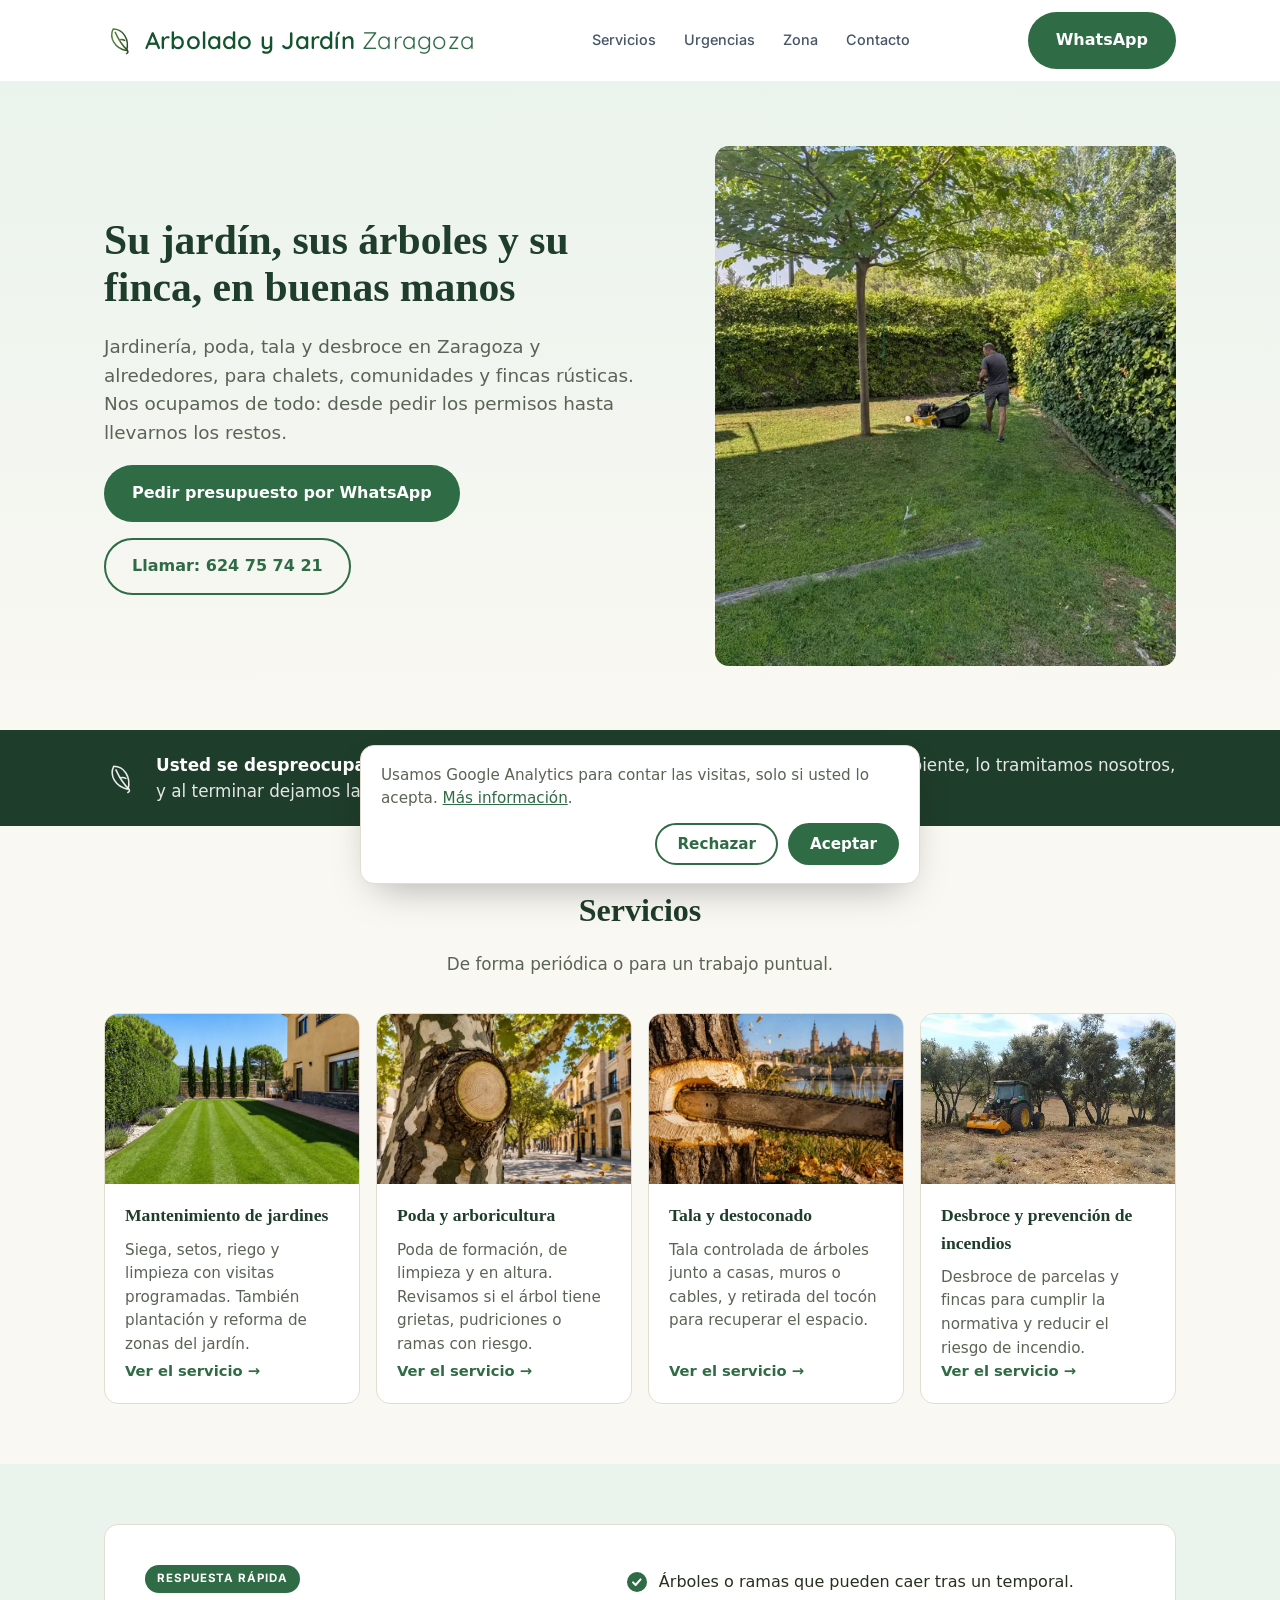
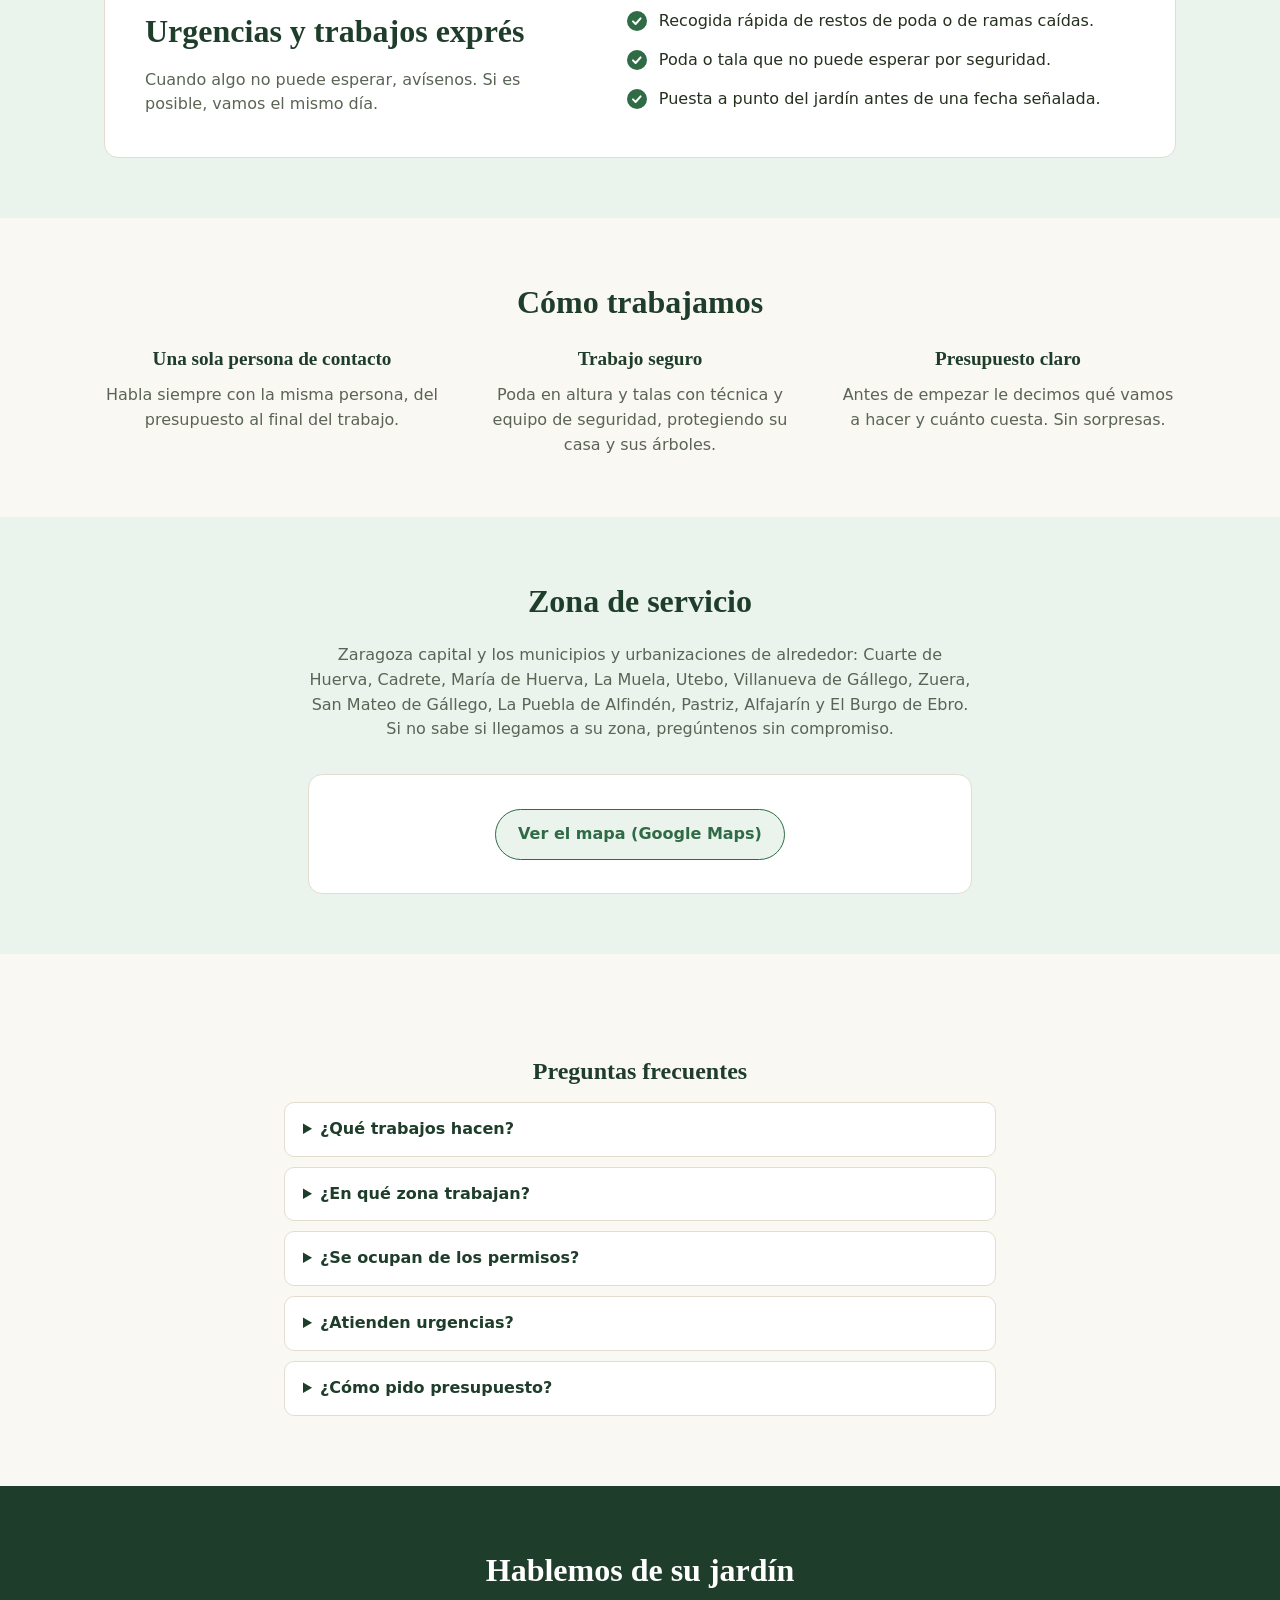
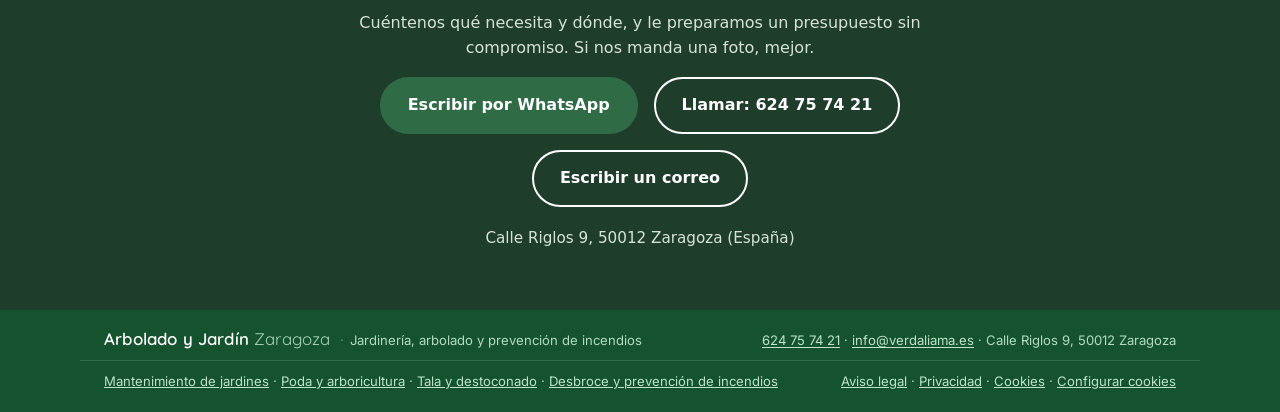
==== commit a0ba461c: "Fotos nuevas y datos para que las IA encuentren la web Fotos: - Portada con la foto real de la siega" ====
--- a/index.html
+++ b/index.html
@@ -6,6 +6,7 @@
 <title>Jardinería, poda y tala en Zaragoza | Arbolado y Jardín Zaragoza</title>
 <meta name="description" content="Mantenimiento de jardines, poda, tala, destoconado y desbroce de fincas en Zaragoza y alrededores. Nos ocupamos de todo, desde los permisos hasta la retirada de los restos.">
 <link rel="canonical" href="https://arboladoyjardinzaragoza.es/">
+<meta name="robots" content="index, follow, max-image-preview:large">
 <meta name="theme-color" content="#14532d">
 <link rel="icon" href="img/verdalia-favicon.svg" type="image/svg+xml">
 <meta property="og:type" content="website">
@@ -14,7 +15,9 @@
 <meta property="og:title" content="Jardinería, poda y tala en Zaragoza | Arbolado y Jardín Zaragoza">
 <meta property="og:description" content="Mantenimiento de jardines, poda, tala, destoconado y desbroce de fincas en Zaragoza y alrededores. Nos ocupamos de todo, desde los permisos hasta la retirada de los restos.">
 <meta property="og:url" content="https://arboladoyjardinzaragoza.es/">
-<meta property="og:image" content="https://arboladoyjardinzaragoza.es/img/fotos/tala-pino-junto-a-viviendas.webp">
+<meta property="og:image" content="https://arboladoyjardinzaragoza.es/img/compartir.jpg">
+<meta property="og:image:width" content="1200">
+<meta property="og:image:height" content="630">
 <link rel="preconnect" href="https://fonts.googleapis.com">
 <link rel="preconnect" href="https://fonts.gstatic.com" crossorigin>
 <link href="https://fonts.googleapis.com/css2?family=Inter:wght@400;500;600;700&family=Quicksand:wght@400;600&display=swap" rel="stylesheet">
@@ -22,23 +25,195 @@
 <script src="js/cookies.js"></script>
 <script type="application/ld+json">
 {
-  "@context": "https://schema.org",
-  "@type": "LocalBusiness",
-  "name": "Arbolado y Jardín Zaragoza",
-  "description": "Jardinería, poda, tala, destoconado y desbroce de fincas en Zaragoza y alrededores, desde las autorizaciones hasta la retirada de los restos.",
-  "url": "https://arboladoyjardinzaragoza.es/",
-  "image": "https://arboladoyjardinzaragoza.es/img/fotos/tala-pino-junto-a-viviendas.webp",
-  "telephone": "+34624757421",
-  "email": "info@verdaliama.es",
-  "areaServed": "Zaragoza y alrededores",
-  "address": {
+ "@context": "https://schema.org",
+ "@graph": [
+  {
+   "@type": "WebSite",
+   "@id": "https://arboladoyjardinzaragoza.es/#web",
+   "url": "https://arboladoyjardinzaragoza.es/",
+   "name": "Arbolado y Jardín Zaragoza",
+   "inLanguage": "es",
+   "publisher": {
+    "@id": "https://arboladoyjardinzaragoza.es/#negocio"
+   }
+  },
+  {
+   "@type": "HomeAndConstructionBusiness",
+   "@id": "https://arboladoyjardinzaragoza.es/#negocio",
+   "name": "Arbolado y Jardín Zaragoza",
+   "description": "Empresa de jardinería y arbolado de Zaragoza: mantenimiento de jardines, poda de árboles, tala controlada, destoconado y desbroce de parcelas y fincas en Zaragoza y los municipios de alrededor, desde los permisos hasta la retirada de los restos.",
+   "url": "https://arboladoyjardinzaragoza.es/",
+   "telephone": "+34624757421",
+   "email": "info@verdaliama.es",
+   "address": {
     "@type": "PostalAddress",
     "streetAddress": "Calle Riglos 9",
     "postalCode": "50012",
     "addressLocality": "Zaragoza",
+    "addressRegion": "Zaragoza",
     "addressCountry": "ES"
+   },
+   "areaServed": [
+    {
+     "@type": "City",
+     "name": "Zaragoza"
+    },
+    {
+     "@type": "City",
+     "name": "Cuarte de Huerva"
+    },
+    {
+     "@type": "City",
+     "name": "Cadrete"
+    },
+    {
+     "@type": "City",
+     "name": "María de Huerva"
+    },
+    {
+     "@type": "City",
+     "name": "La Muela"
+    },
+    {
+     "@type": "City",
+     "name": "Utebo"
+    },
+    {
+     "@type": "City",
+     "name": "Villanueva de Gállego"
+    },
+    {
+     "@type": "City",
+     "name": "Zuera"
+    },
+    {
+     "@type": "City",
+     "name": "San Mateo de Gállego"
+    },
+    {
+     "@type": "City",
+     "name": "La Puebla de Alfindén"
+    },
+    {
+     "@type": "City",
+     "name": "Pastriz"
+    },
+    {
+     "@type": "City",
+     "name": "Alfajarín"
+    },
+    {
+     "@type": "City",
+     "name": "El Burgo de Ebro"
+    }
+   ],
+   "image": [
+    "https://arboladoyjardinzaragoza.es/img/compartir.jpg",
+    "https://arboladoyjardinzaragoza.es/img/fotos/siega-cesped-jardin.webp"
+   ],
+   "contactPoint": {
+    "@type": "ContactPoint",
+    "telephone": "+34624757421",
+    "contactType": "customer service",
+    "availableLanguage": "es",
+    "areaServed": "ES"
+   },
+   "knowsAbout": [
+    "Jardinería",
+    "Mantenimiento de jardines",
+    "Arboricultura",
+    "Poda de árboles",
+    "Poda en altura",
+    "Tala controlada",
+    "Destoconado",
+    "Desbroce de parcelas y fincas",
+    "Prevención de incendios"
+   ],
+   "hasOfferCatalog": {
+    "@type": "OfferCatalog",
+    "name": "Servicios",
+    "itemListElement": [
+     {
+      "@type": "Offer",
+      "itemOffered": {
+       "@type": "Service",
+       "name": "Mantenimiento de jardines",
+       "url": "https://arboladoyjardinzaragoza.es/servicios/mantenimiento-de-jardines.html"
+      }
+     },
+     {
+      "@type": "Offer",
+      "itemOffered": {
+       "@type": "Service",
+       "name": "Poda y arboricultura",
+       "url": "https://arboladoyjardinzaragoza.es/servicios/poda-de-arboles.html"
+      }
+     },
+     {
+      "@type": "Offer",
+      "itemOffered": {
+       "@type": "Service",
+       "name": "Tala y destoconado",
+       "url": "https://arboladoyjardinzaragoza.es/servicios/tala-y-destoconado.html"
+      }
+     },
+     {
+      "@type": "Offer",
+      "itemOffered": {
+       "@type": "Service",
+       "name": "Desbroce y prevención de incendios",
+       "url": "https://arboladoyjardinzaragoza.es/servicios/desbroce-y-prevencion-de-incendios.html"
+      }
+     }
+    ]
+   }
   },
-  "knowsAbout": ["Jardinería", "Arboricultura", "Poda de árboles", "Tala controlada", "Destoconado", "Desbroce de fincas rústicas", "Prevención de incendios"]
+  {
+   "@type": "FAQPage",
+   "mainEntity": [
+    {
+     "@type": "Question",
+     "name": "¿Qué trabajos hacen?",
+     "acceptedAnswer": {
+      "@type": "Answer",
+      "text": "Mantenimiento de jardines (siega, setos, riego y limpieza), poda de árboles, también en altura, tala controlada, destoconado y desbroce de parcelas y fincas. Al terminar nos llevamos los restos."
+     }
+    },
+    {
+     "@type": "Question",
+     "name": "¿En qué zona trabajan?",
+     "acceptedAnswer": {
+      "@type": "Answer",
+      "text": "En Zaragoza capital y en los municipios y urbanizaciones de alrededor: Cuarte de Huerva, Cadrete, María de Huerva, La Muela, Utebo, Villanueva de Gállego, Zuera, San Mateo de Gállego, La Puebla de Alfindén, Pastriz, Alfajarín y El Burgo de Ebro, entre otros."
+     }
+    },
+    {
+     "@type": "Question",
+     "name": "¿Se ocupan de los permisos?",
+     "acceptedAnswer": {
+      "@type": "Answer",
+      "text": "Sí. Si la poda, la tala o el desbroce necesitan permiso del ayuntamiento o de Medio Ambiente, lo tramitamos nosotros."
+     }
+    },
+    {
+     "@type": "Question",
+     "name": "¿Atienden urgencias?",
+     "acceptedAnswer": {
+      "@type": "Answer",
+      "text": "Sí. Si un árbol o una rama pueden caer tras un temporal, avísenos: si es posible, vamos el mismo día."
+     }
+    },
+    {
+     "@type": "Question",
+     "name": "¿Cómo pido presupuesto?",
+     "acceptedAnswer": {
+      "@type": "Answer",
+      "text": "Por WhatsApp o por teléfono en el 624 75 74 21, o por correo. Cuéntenos qué necesita y dónde y, si puede, mándenos una foto. El presupuesto es sin compromiso."
+     }
+    }
+   ]
+  }
+ ]
 }
 </script>
 </head>
@@ -77,7 +252,7 @@
           <a class="btn btn-ghost" href="tel:+34624757421">Llamar: 624 75 74 21</a>
         </div>
       </div>
-      <img class="hero-image" src="img/fotos/tala-pino-junto-a-viviendas.webp" alt="Pino grande e inclinado junto a una calle con viviendas y coches aparcados" width="900" height="1200">
+      <img class="hero-image" src="img/fotos/siega-cesped-jardin.webp" srcset="img/fotos/siega-cesped-jardin-600.webp 600w, img/fotos/siega-cesped-jardin.webp 900w" sizes="(max-width: 900px) 100vw, 480px" alt="Siega del césped en un jardín con setos altos y un árbol de sombra" width="900" height="1200" fetchpriority="high">
     </div>
   </section>
 
@@ -94,7 +269,7 @@
       <p class="section-sub">De forma periódica o para un trabajo puntual.</p>
       <div class="cards cards-4">
           <a class="card card-link" href="servicios/mantenimiento-de-jardines.html">
-            <div class="card-icono" aria-hidden="true"><svg viewBox="0 0 48 48" width="48" height="48" fill="none" stroke="currentColor" stroke-width="2.2" stroke-linecap="round" stroke-linejoin="round"><path d="M6 40h36"/><path d="M14 40c0-7 2-12 6-16"/><path d="M20 24c-6 1-10-2-11-8 6-1 10 2 11 8z"/><path d="M20 24c2-7 7-10 14-10-1 7-6 11-14 10z"/><path d="M30 40v-6"/><path d="M27 34h6"/><path d="M36 40c0-4 1-7 4-9"/></svg></div>
+            <img class="card-img" src="img/fotos/jardin-chalet.webp" srcset="img/fotos/jardin-chalet-600.webp 600w, img/fotos/jardin-chalet.webp 1200w" sizes="(max-width: 560px) 100vw, (max-width: 980px) 50vw, 280px" alt="Jardín de un chalet con el césped recién segado, un seto alto recortado y cipreses al fondo" width="1200" height="927" loading="lazy" decoding="async">
             <div class="card-body">
               <h3>Mantenimiento de jardines</h3>
               <p>Siega, setos, riego y limpieza con visitas programadas. También plantación y reforma de zonas del jardín.</p>
@@ -102,7 +277,7 @@
             </div>
           </a>
           <a class="card card-link" href="servicios/poda-de-arboles.html">
-            <img class="card-img" src="img/fotos/arbol-exudado.webp" alt="" loading="lazy">
+            <img class="card-img" src="img/fotos/corte-de-poda.webp" srcset="img/fotos/corte-de-poda-600.webp 600w, img/fotos/corte-de-poda.webp 1200w" sizes="(max-width: 560px) 100vw, (max-width: 980px) 50vw, 280px" alt="Corte de poda limpio en un plátano de sombra" width="1200" height="849" loading="lazy" decoding="async">
             <div class="card-body">
               <h3>Poda y arboricultura</h3>
               <p>Poda de formación, de limpieza y en altura. Revisamos si el árbol tiene grietas, pudriciones o ramas con riesgo.</p>
@@ -110,7 +285,7 @@
             </div>
           </a>
           <a class="card card-link" href="servicios/tala-y-destoconado.html">
-            <img class="card-img" src="img/fotos/destoconado-jardin.webp" alt="" loading="lazy">
+            <img class="card-img" src="img/fotos/motosierra-corte-tronco.webp" srcset="img/fotos/motosierra-corte-tronco-600.webp 600w, img/fotos/motosierra-corte-tronco.webp 1200w" sizes="(max-width: 560px) 100vw, (max-width: 980px) 50vw, 280px" alt="Motosierra cortando el tronco de un árbol" width="1200" height="927" loading="lazy" decoding="async">
             <div class="card-body">
               <h3>Tala y destoconado</h3>
               <p>Tala controlada de árboles junto a casas, muros o cables, y retirada del tocón para recuperar el espacio.</p>
@@ -118,7 +293,7 @@
             </div>
           </a>
           <a class="card card-link" href="servicios/desbroce-y-prevencion-de-incendios.html">
-            <img class="card-img" src="img/fotos/desbroce-pinar.webp" alt="" loading="lazy">
+            <img class="card-img" src="img/fotos/desbroce-tractor.webp" srcset="img/fotos/desbroce-tractor-600.webp 600w, img/fotos/desbroce-tractor.webp 1200w" sizes="(max-width: 560px) 100vw, (max-width: 980px) 50vw, 280px" alt="Tractor con desbrozadora limpiando el matorral junto a unas encinas" width="1200" height="674" loading="lazy" decoding="async">
             <div class="card-body">
               <h3>Desbroce y prevención de incendios</h3>
               <p>Desbroce de parcelas y fincas para cumplir la normativa y reducir el riesgo de incendio.</p>
@@ -170,10 +345,17 @@
   <section id="zona" class="section section-alt">
     <div class="container zona-inner">
       <h2>Zona de servicio</h2>
-      <p>Zaragoza capital y las urbanizaciones y pueblos de alrededor. Si no sabe si llegamos a su zona, pregúntenos sin compromiso.</p>
+      <p>Zaragoza capital y los municipios y urbanizaciones de alrededor: Cuarte de Huerva, Cadrete, María de Huerva, La Muela, Utebo, Villanueva de Gállego, Zuera, San Mateo de Gállego, La Puebla de Alfindén, Pastriz, Alfajarín y El Burgo de Ebro. Si no sabe si llegamos a su zona, pregúntenos sin compromiso.</p>
       <div class="mapa-embed" data-mapa="https://maps.google.com/maps?q=Calle%20Riglos%209%2C%2050012%20Zaragoza&amp;z=11&amp;output=embed">
         <button type="button" class="mapa-cargar">Ver el mapa (Google Maps)</button>
       </div>
+    </div>
+  </section>
+
+  <section id="preguntas" class="section">
+    <div class="container prosa prosa-centro">
+      <h2>Preguntas frecuentes</h2>
+      <div class="faq"><details><summary>¿Qué trabajos hacen?</summary><p>Mantenimiento de jardines (siega, setos, riego y limpieza), poda de árboles, también en altura, tala controlada, destoconado y desbroce de parcelas y fincas. Al terminar nos llevamos los restos.</p></details><details><summary>¿En qué zona trabajan?</summary><p>En Zaragoza capital y en los municipios y urbanizaciones de alrededor: Cuarte de Huerva, Cadrete, María de Huerva, La Muela, Utebo, Villanueva de Gállego, Zuera, San Mateo de Gállego, La Puebla de Alfindén, Pastriz, Alfajarín y El Burgo de Ebro, entre otros.</p></details><details><summary>¿Se ocupan de los permisos?</summary><p>Sí. Si la poda, la tala o el desbroce necesitan permiso del ayuntamiento o de Medio Ambiente, lo tramitamos nosotros.</p></details><details><summary>¿Atienden urgencias?</summary><p>Sí. Si un árbol o una rama pueden caer tras un temporal, avísenos: si es posible, vamos el mismo día.</p></details><details><summary>¿Cómo pido presupuesto?</summary><p>Por WhatsApp o por teléfono en el 624 75 74 21, o por correo. Cuéntenos qué necesita y dónde y, si puede, mándenos una foto. El presupuesto es sin compromiso.</p></details></div>
     </div>
   </section>
 
--- a/css/styles.css
+++ b/css/styles.css
@@ -181,8 +181,9 @@
   border-radius: var(--radius);
   width: 100%;
   min-height: 320px;
-  max-height: 400px;
+  max-height: 520px;
   object-fit: cover;
+  object-position: center 62%;
   display: block;
 }
 
@@ -426,12 +427,14 @@
 .migas a { color: var(--texto-suave); }
 
 .prosa { max-width: 760px; }
+.prosa.prosa-centro h2 { text-align: center; }
 .prosa h2 { text-align: left; font-size: 1.5rem; margin-top: 1.6em; }
 .prosa h1 { font-size: 2.1rem; }
 .prosa ul:not(.lista-check) { color: var(--texto-suave); padding-left: 1.2em; }
 .prosa .lista-check { margin-bottom: 1em; }
 .galeria { display: grid; grid-template-columns: repeat(3, 1fr); gap: 14px; margin: 32px 0 8px; }
 .foto { margin: 0; }
+.foto a { display: block; }
 .foto img { width: 100%; height: 220px; object-fit: cover; border-radius: 10px; display: block; }
 .foto figcaption { font-size: .85rem; color: var(--texto-suave); margin-top: 6px; }
 .faq details { background: #fff; border: 1px solid #e3ddd0; border-radius: 10px; padding: 14px 18px; margin-bottom: 10px; }
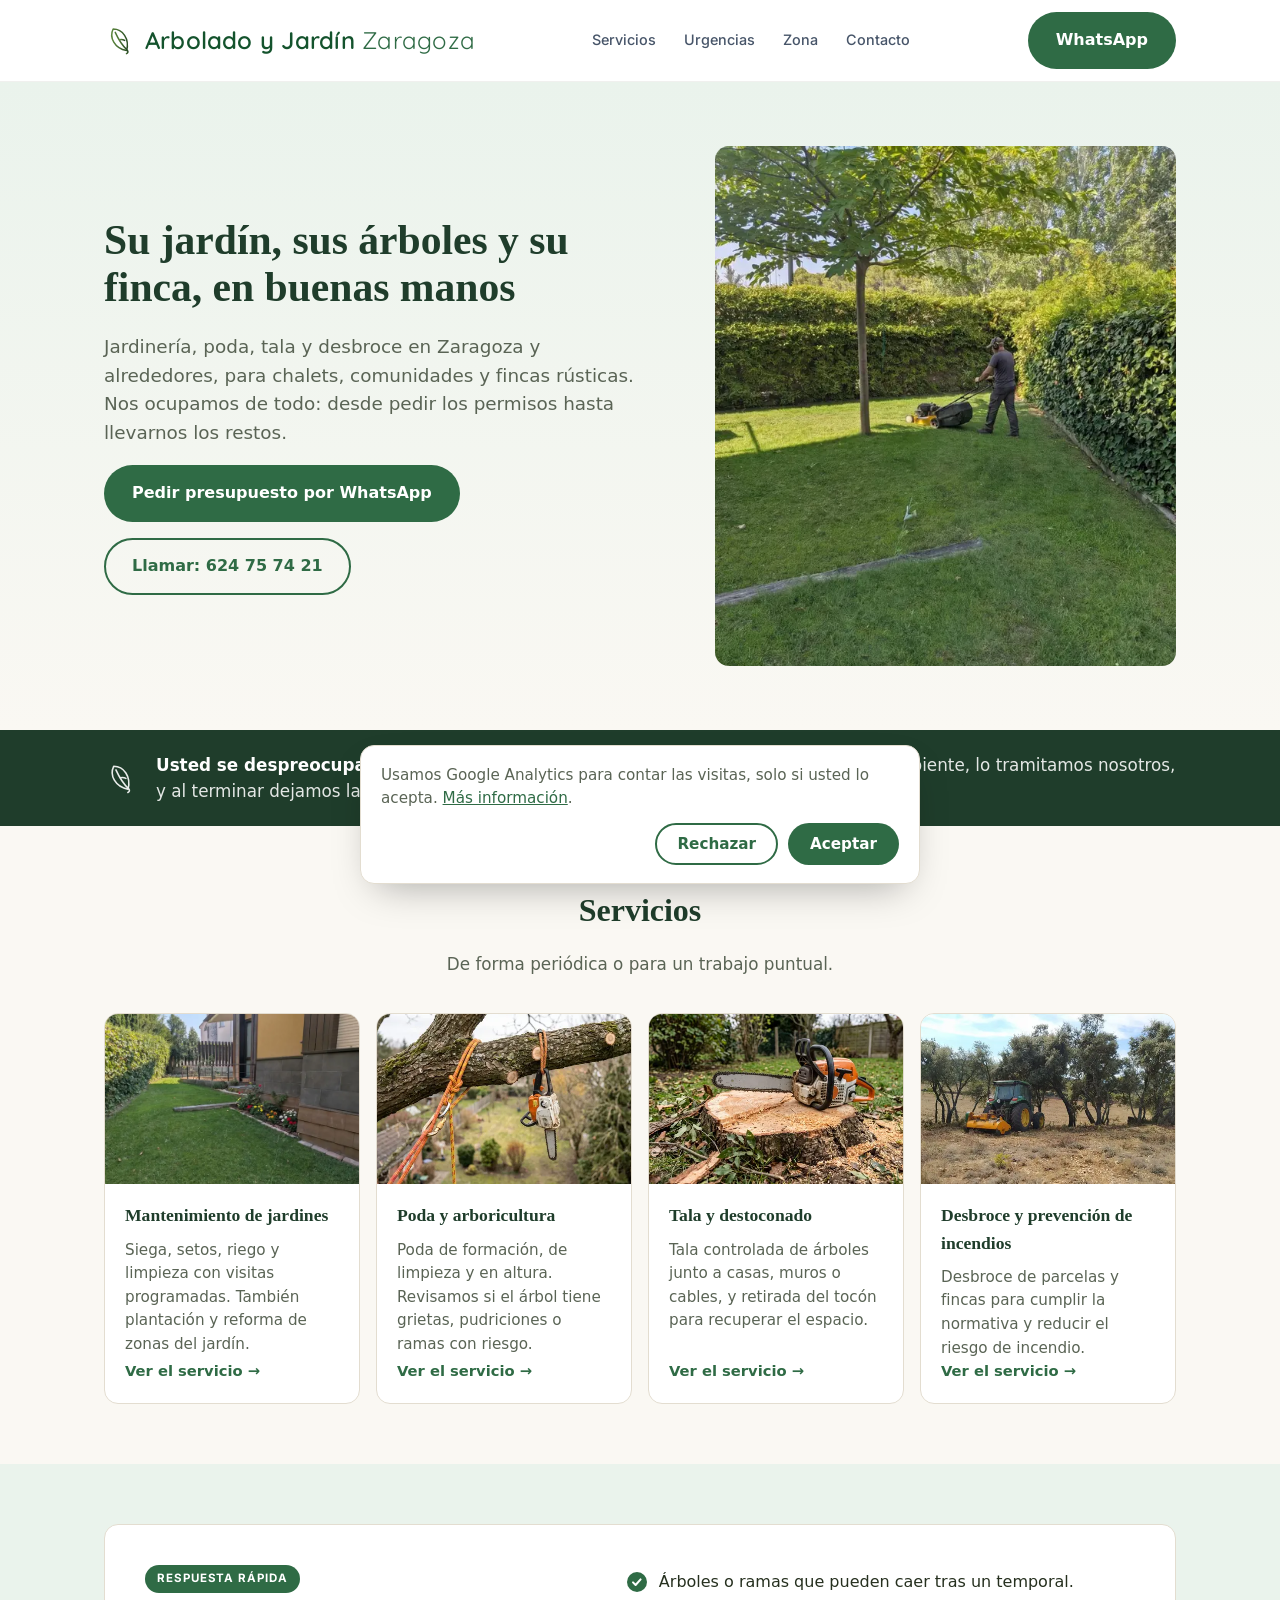
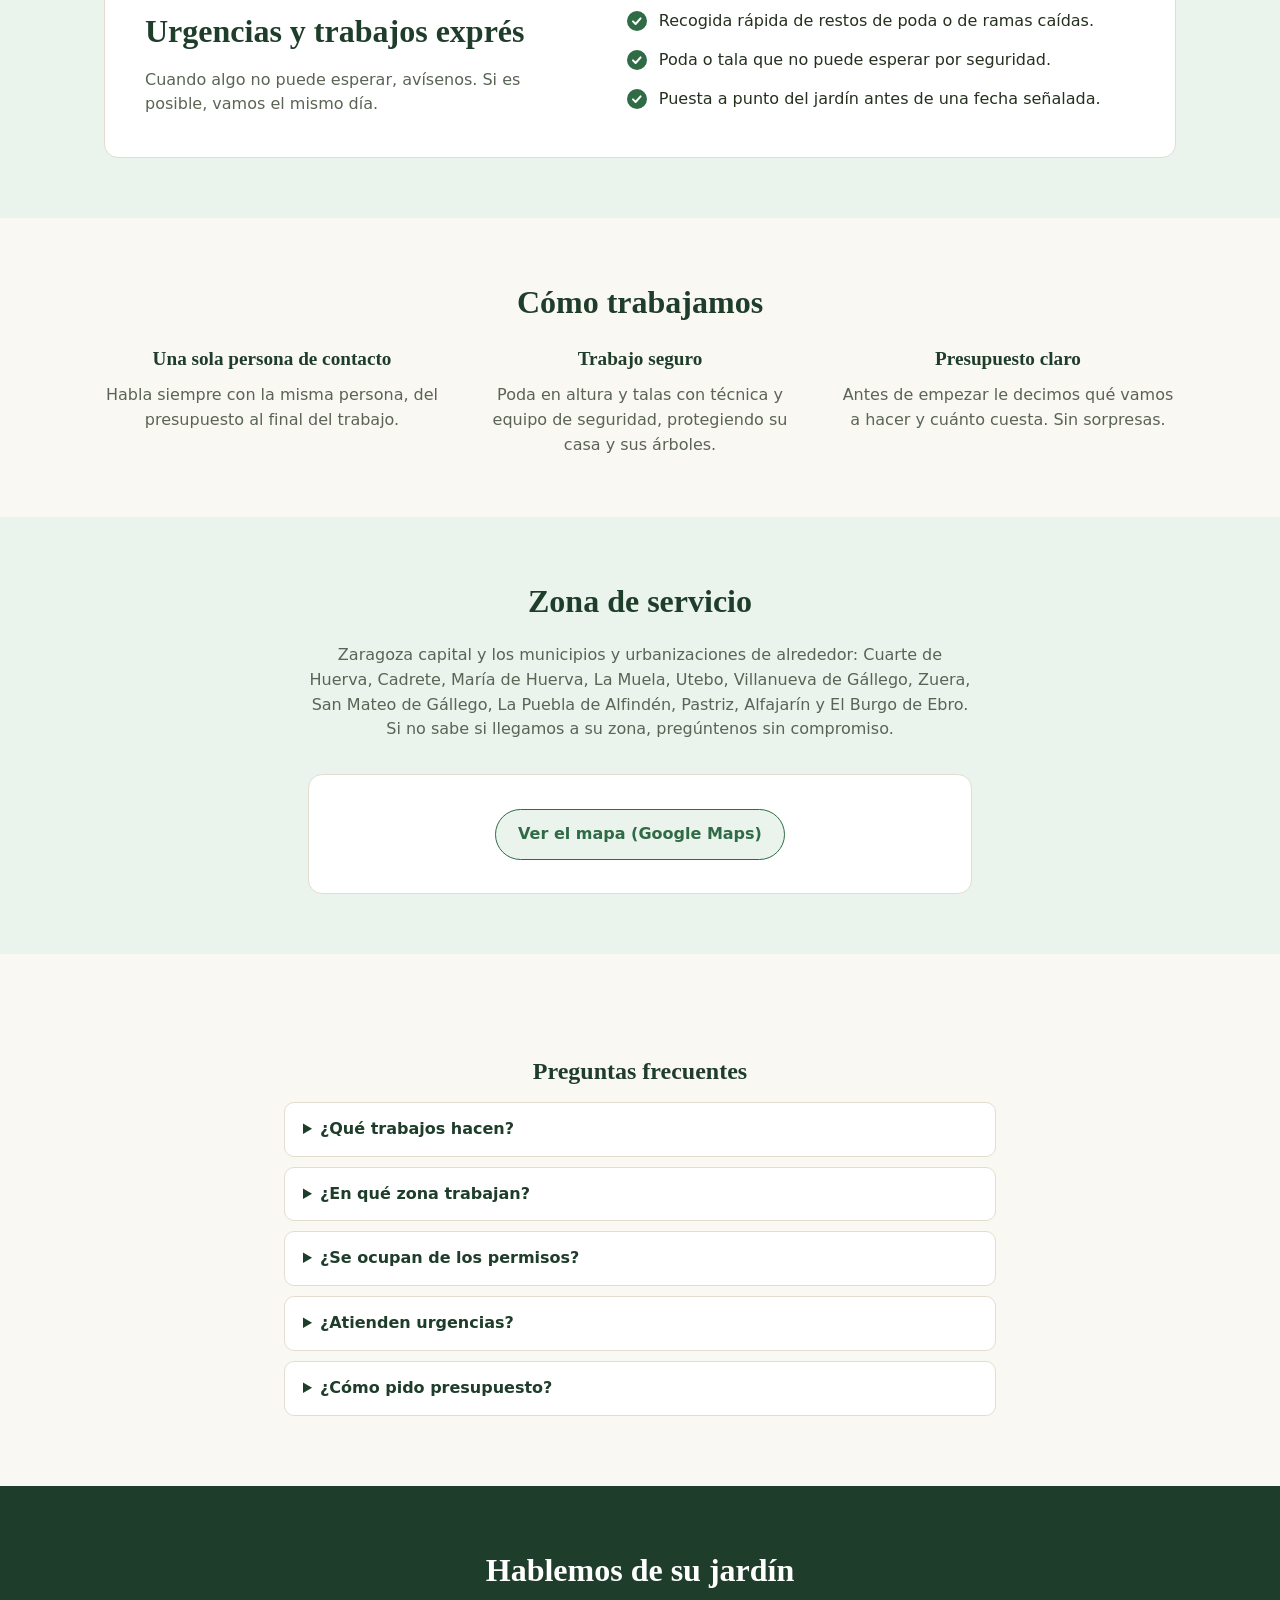
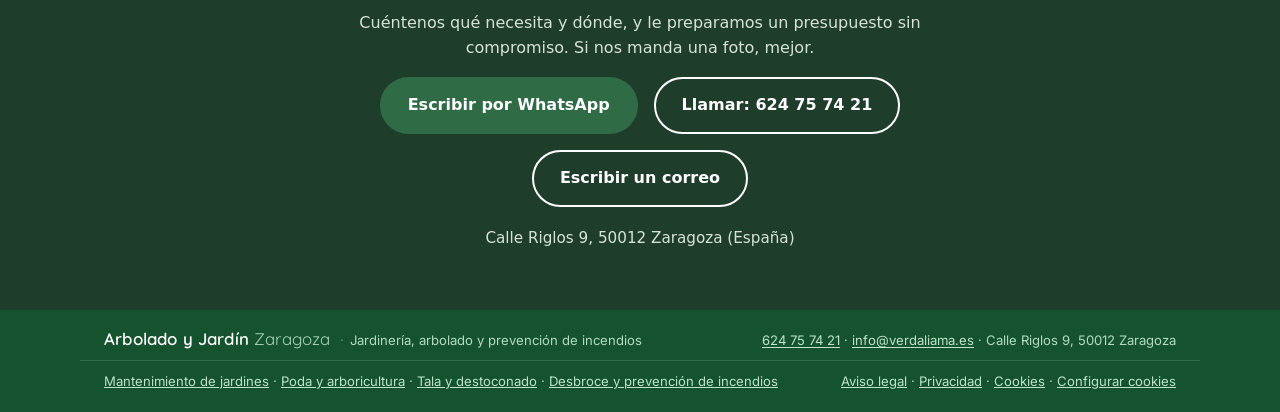
==== commit 02935b84: "Fotos definitivas de Jorge y menos fotos por página - Las imágenes de Canva se cambian por las que h" ====
--- a/index.html
+++ b/index.html
@@ -252,7 +252,7 @@
           <a class="btn btn-ghost" href="tel:+34624757421">Llamar: 624 75 74 21</a>
         </div>
       </div>
-      <img class="hero-image" src="img/fotos/siega-cesped-jardin.webp" srcset="img/fotos/siega-cesped-jardin-600.webp 600w, img/fotos/siega-cesped-jardin.webp 900w" sizes="(max-width: 900px) 100vw, 480px" alt="Siega del césped en un jardín con setos altos y un árbol de sombra" width="900" height="1200" fetchpriority="high">
+      <img class="hero-image" src="img/fotos/siega-cesped-jardin.webp" srcset="img/fotos/siega-cesped-jardin-600.webp 600w, img/fotos/siega-cesped-jardin.webp 896w" sizes="(max-width: 900px) 100vw, 480px" alt="Jardinero segando el césped de un jardín con setos altos y un árbol de sombra" width="896" height="1200" fetchpriority="high">
     </div>
   </section>
 
@@ -269,7 +269,7 @@
       <p class="section-sub">De forma periódica o para un trabajo puntual.</p>
       <div class="cards cards-4">
           <a class="card card-link" href="servicios/mantenimiento-de-jardines.html">
-            <img class="card-img" src="img/fotos/jardin-chalet.webp" srcset="img/fotos/jardin-chalet-600.webp 600w, img/fotos/jardin-chalet.webp 1200w" sizes="(max-width: 560px) 100vw, (max-width: 980px) 50vw, 280px" alt="Jardín de un chalet con el césped recién segado, un seto alto recortado y cipreses al fondo" width="1200" height="927" loading="lazy" decoding="async">
+            <img class="card-img" src="img/fotos/jardin-chalet.webp" srcset="img/fotos/jardin-chalet-600.webp 600w, img/fotos/jardin-chalet.webp 1200w" sizes="(max-width: 560px) 100vw, (max-width: 980px) 50vw, 280px" alt="Jardín de un chalet con el césped cuidado, un seto alto y un parterre de flores junto a la casa" width="1200" height="896" loading="lazy" decoding="async">
             <div class="card-body">
               <h3>Mantenimiento de jardines</h3>
               <p>Siega, setos, riego y limpieza con visitas programadas. También plantación y reforma de zonas del jardín.</p>
@@ -277,7 +277,7 @@
             </div>
           </a>
           <a class="card card-link" href="servicios/poda-de-arboles.html">
-            <img class="card-img" src="img/fotos/corte-de-poda.webp" srcset="img/fotos/corte-de-poda-600.webp 600w, img/fotos/corte-de-poda.webp 1200w" sizes="(max-width: 560px) 100vw, (max-width: 980px) 50vw, 280px" alt="Corte de poda limpio en un plátano de sombra" width="1200" height="849" loading="lazy" decoding="async">
+            <img class="card-img" src="img/fotos/poda-en-altura-cuerdas.webp" srcset="img/fotos/poda-en-altura-cuerdas-600.webp 600w, img/fotos/poda-en-altura-cuerdas.webp 1200w" sizes="(max-width: 560px) 100vw, (max-width: 980px) 50vw, 280px" alt="Rama con cortes de poda limpios, cuerdas de trepa y una motosierra de poda colgada" width="1200" height="670" loading="lazy" decoding="async">
             <div class="card-body">
               <h3>Poda y arboricultura</h3>
               <p>Poda de formación, de limpieza y en altura. Revisamos si el árbol tiene grietas, pudriciones o ramas con riesgo.</p>
@@ -285,7 +285,7 @@
             </div>
           </a>
           <a class="card card-link" href="servicios/tala-y-destoconado.html">
-            <img class="card-img" src="img/fotos/motosierra-corte-tronco.webp" srcset="img/fotos/motosierra-corte-tronco-600.webp 600w, img/fotos/motosierra-corte-tronco.webp 1200w" sizes="(max-width: 560px) 100vw, (max-width: 980px) 50vw, 280px" alt="Motosierra cortando el tronco de un árbol" width="1200" height="927" loading="lazy" decoding="async">
+            <img class="card-img" src="img/fotos/tala-tocon-motosierra.webp" srcset="img/fotos/tala-tocon-motosierra-600.webp 600w, img/fotos/tala-tocon-motosierra.webp 1200w" sizes="(max-width: 560px) 100vw, (max-width: 980px) 50vw, 280px" alt="Motosierra apoyada en el tocón de un árbol recién talado en un jardín" width="1200" height="670" loading="lazy" decoding="async">
             <div class="card-body">
               <h3>Tala y destoconado</h3>
               <p>Tala controlada de árboles junto a casas, muros o cables, y retirada del tocón para recuperar el espacio.</p>
--- a/css/styles.css
+++ b/css/styles.css
@@ -433,6 +433,11 @@
 .prosa ul:not(.lista-check) { color: var(--texto-suave); padding-left: 1.2em; }
 .prosa .lista-check { margin-bottom: 1em; }
 .galeria { display: grid; grid-template-columns: repeat(3, 1fr); gap: 14px; margin: 32px 0 8px; }
+.prosa > .galeria:first-child { margin-top: 0; }
+.galeria-1 { grid-template-columns: 1fr; }
+.galeria-1 .foto img { height: auto; max-height: 430px; }
+.galeria-2 { grid-template-columns: repeat(2, 1fr); }
+.galeria-2 .foto img { height: 250px; }
 .foto { margin: 0; }
 .foto a { display: block; }
 .foto img { width: 100%; height: 220px; object-fit: cover; border-radius: 10px; display: block; }
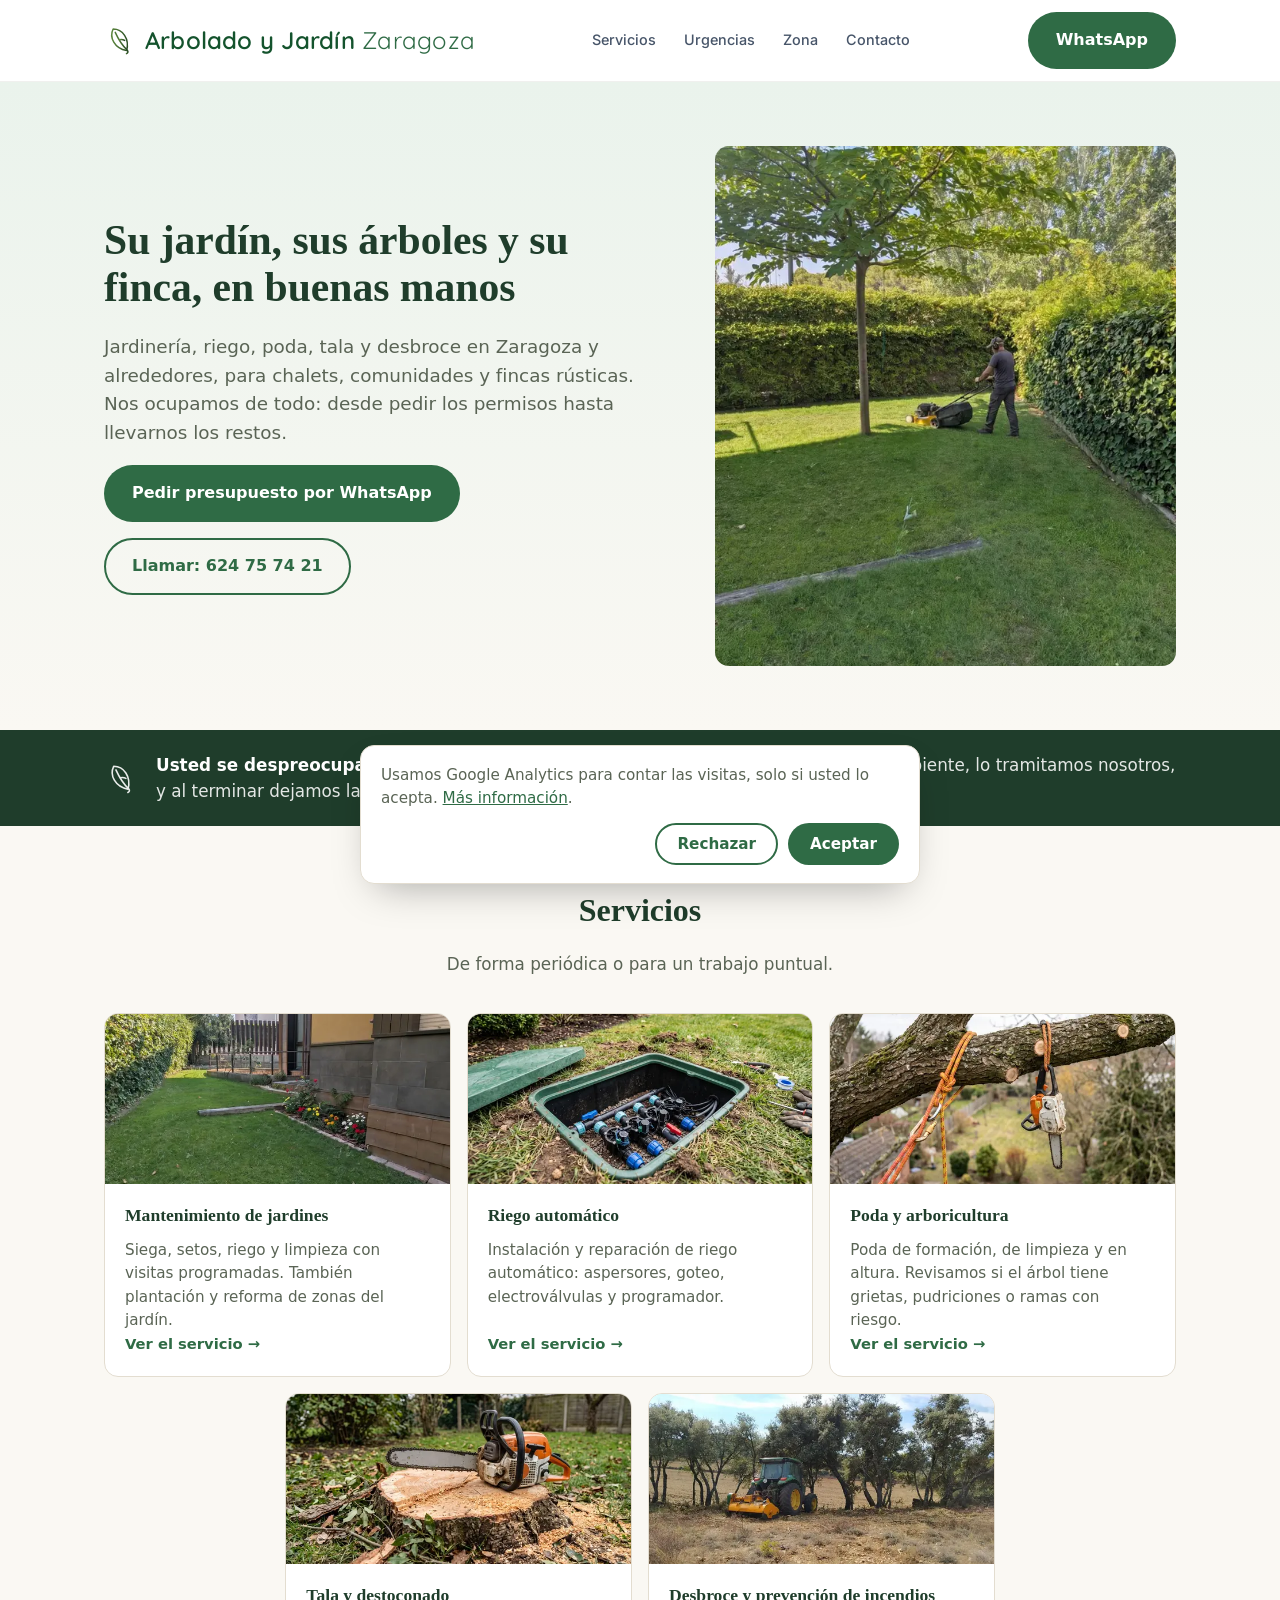
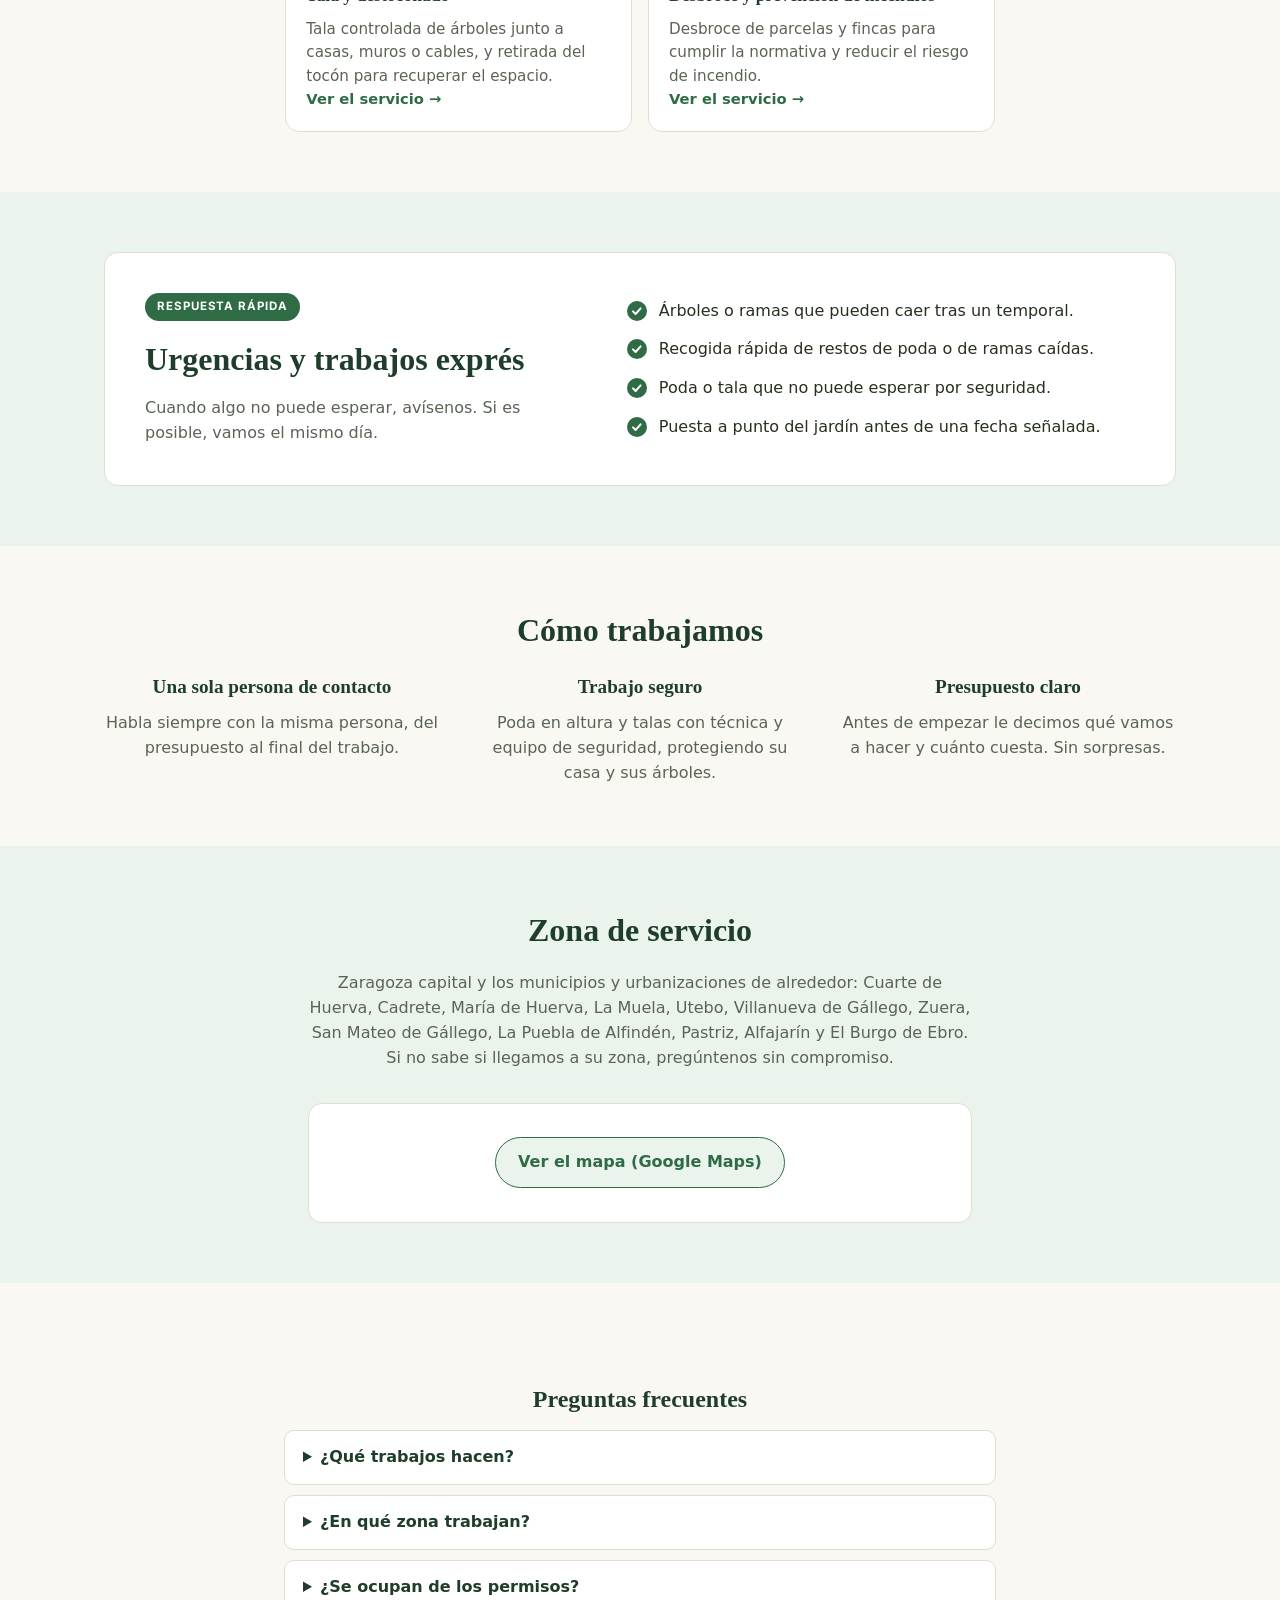
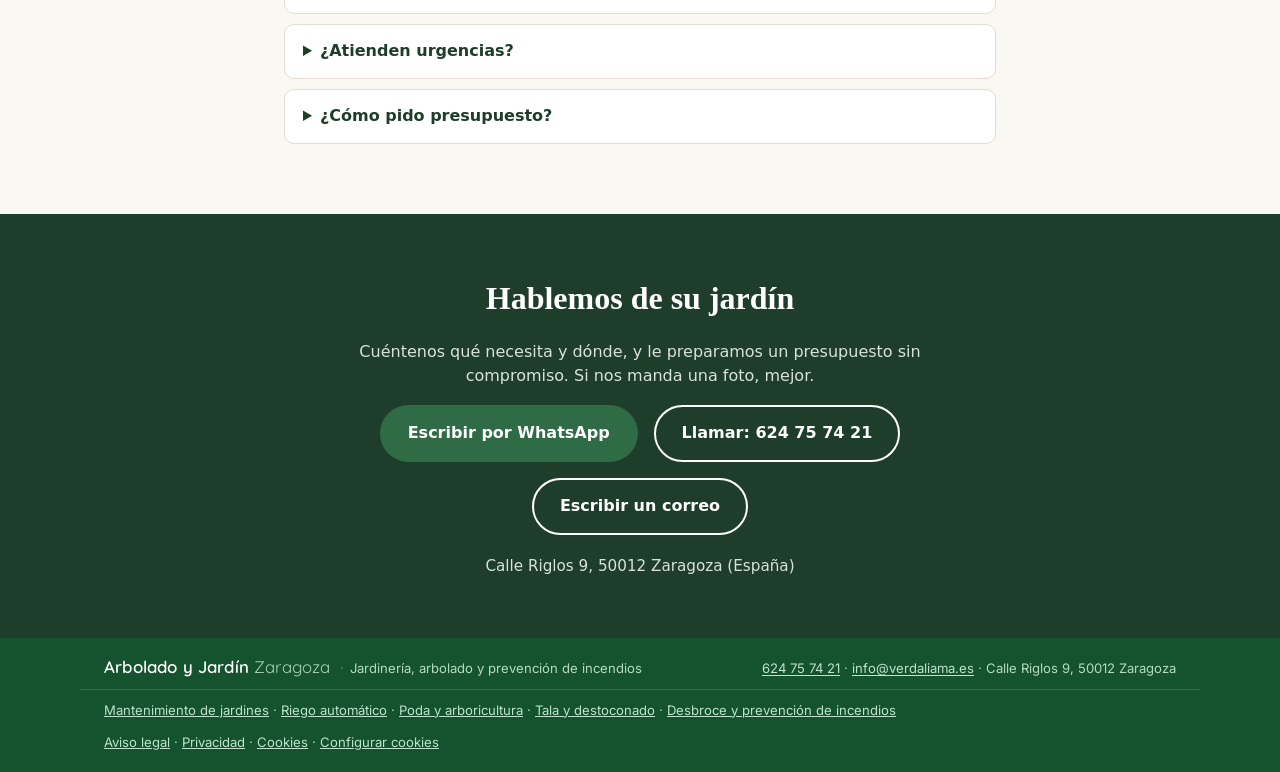
==== commit 163c38a0: "Servicio nuevo: riego automático - Página servicios/riego-automatico.html (instalación, reparación y" ====
--- a/index.html
+++ b/index.html
@@ -4,7 +4,7 @@
 <meta charset="UTF-8">
 <meta name="viewport" content="width=device-width, initial-scale=1">
 <title>Jardinería, poda y tala en Zaragoza | Arbolado y Jardín Zaragoza</title>
-<meta name="description" content="Mantenimiento de jardines, poda, tala, destoconado y desbroce de fincas en Zaragoza y alrededores. Nos ocupamos de todo, desde los permisos hasta la retirada de los restos.">
+<meta name="description" content="Mantenimiento de jardines, riego, poda, tala, destoconado y desbroce de fincas en Zaragoza y alrededores. Nos ocupamos de todo, desde los permisos hasta la retirada de los restos.">
 <link rel="canonical" href="https://arboladoyjardinzaragoza.es/">
 <meta name="robots" content="index, follow, max-image-preview:large">
 <meta name="theme-color" content="#14532d">
@@ -13,7 +13,7 @@
 <meta property="og:locale" content="es_ES">
 <meta property="og:site_name" content="Arbolado y Jardín Zaragoza">
 <meta property="og:title" content="Jardinería, poda y tala en Zaragoza | Arbolado y Jardín Zaragoza">
-<meta property="og:description" content="Mantenimiento de jardines, poda, tala, destoconado y desbroce de fincas en Zaragoza y alrededores. Nos ocupamos de todo, desde los permisos hasta la retirada de los restos.">
+<meta property="og:description" content="Mantenimiento de jardines, riego, poda, tala, destoconado y desbroce de fincas en Zaragoza y alrededores. Nos ocupamos de todo, desde los permisos hasta la retirada de los restos.">
 <meta property="og:url" content="https://arboladoyjardinzaragoza.es/">
 <meta property="og:image" content="https://arboladoyjardinzaragoza.es/img/compartir.jpg">
 <meta property="og:image:width" content="1200">
@@ -41,7 +41,7 @@
    "@type": "HomeAndConstructionBusiness",
    "@id": "https://arboladoyjardinzaragoza.es/#negocio",
    "name": "Arbolado y Jardín Zaragoza",
-   "description": "Empresa de jardinería y arbolado de Zaragoza: mantenimiento de jardines, poda de árboles, tala controlada, destoconado y desbroce de parcelas y fincas en Zaragoza y los municipios de alrededor, desde los permisos hasta la retirada de los restos.",
+   "description": "Empresa de jardinería y arbolado de Zaragoza: mantenimiento de jardines, riego automático, poda de árboles, tala controlada, destoconado y desbroce de parcelas y fincas en Zaragoza y los municipios de alrededor, desde los permisos hasta la retirada de los restos.",
    "url": "https://arboladoyjardinzaragoza.es/",
    "telephone": "+34624757421",
    "email": "info@verdaliama.es",
@@ -121,6 +121,7 @@
    "knowsAbout": [
     "Jardinería",
     "Mantenimiento de jardines",
+    "Riego automático",
     "Arboricultura",
     "Poda de árboles",
     "Poda en altura",
@@ -139,6 +140,14 @@
        "@type": "Service",
        "name": "Mantenimiento de jardines",
        "url": "https://arboladoyjardinzaragoza.es/servicios/mantenimiento-de-jardines.html"
+      }
+     },
+     {
+      "@type": "Offer",
+      "itemOffered": {
+       "@type": "Service",
+       "name": "Riego automático",
+       "url": "https://arboladoyjardinzaragoza.es/servicios/riego-automatico.html"
       }
      },
      {
@@ -176,7 +185,7 @@
      "name": "¿Qué trabajos hacen?",
      "acceptedAnswer": {
       "@type": "Answer",
-      "text": "Mantenimiento de jardines (siega, setos, riego y limpieza), poda de árboles, también en altura, tala controlada, destoconado y desbroce de parcelas y fincas. Al terminar nos llevamos los restos."
+      "text": "Mantenimiento de jardines (siega, setos y limpieza), instalación y reparación de riego automático, poda de árboles, también en altura, tala controlada, destoconado y desbroce de parcelas y fincas. Al terminar nos llevamos los restos."
      }
     },
     {
@@ -246,7 +255,7 @@
     <div class="container hero-inner">
       <div class="hero-text">
         <h1>Su jardín, sus árboles y su finca, en buenas manos</h1>
-        <p class="hero-sub">Jardinería, poda, tala y desbroce en Zaragoza y alrededores, para chalets, comunidades y fincas rústicas. Nos ocupamos de todo: desde pedir los permisos hasta llevarnos los restos.</p>
+        <p class="hero-sub">Jardinería, riego, poda, tala y desbroce en Zaragoza y alrededores, para chalets, comunidades y fincas rústicas. Nos ocupamos de todo: desde pedir los permisos hasta llevarnos los restos.</p>
         <div class="hero-cta">
           <a class="btn btn-primary" href="https://wa.me/34624757421?text=%5BJARDINERIA%5D%20Hola%2C%20vengo%20de%20arboladoyjardinzaragoza.es.%20Os%20cuento%20qu%C3%A9%20necesito%20y%20d%C3%B3nde%3A%20" target="_blank" rel="noopener">Pedir presupuesto por WhatsApp</a>
           <a class="btn btn-ghost" href="tel:+34624757421">Llamar: 624 75 74 21</a>
@@ -267,17 +276,25 @@
     <div class="container">
       <h2>Servicios</h2>
       <p class="section-sub">De forma periódica o para un trabajo puntual.</p>
-      <div class="cards cards-4">
+      <div class="cards cards-5">
           <a class="card card-link" href="servicios/mantenimiento-de-jardines.html">
-            <img class="card-img" src="img/fotos/jardin-chalet.webp" srcset="img/fotos/jardin-chalet-600.webp 600w, img/fotos/jardin-chalet.webp 1200w" sizes="(max-width: 560px) 100vw, (max-width: 980px) 50vw, 280px" alt="Jardín de un chalet con el césped cuidado, un seto alto y un parterre de flores junto a la casa" width="1200" height="896" loading="lazy" decoding="async">
+            <img class="card-img" src="img/fotos/jardin-chalet.webp" srcset="img/fotos/jardin-chalet-600.webp 600w, img/fotos/jardin-chalet.webp 1200w" sizes="(max-width: 560px) 100vw, (max-width: 980px) 50vw, 370px" alt="Jardín de un chalet con el césped cuidado, un seto alto y un parterre de flores junto a la casa" width="1200" height="896" loading="lazy" decoding="async">
             <div class="card-body">
               <h3>Mantenimiento de jardines</h3>
               <p>Siega, setos, riego y limpieza con visitas programadas. También plantación y reforma de zonas del jardín.</p>
               <span class="card-mas">Ver el servicio →</span>
             </div>
           </a>
+          <a class="card card-link" href="servicios/riego-automatico.html">
+            <img class="card-img" src="img/fotos/riego-arqueta-electrovalvulas.webp" srcset="img/fotos/riego-arqueta-electrovalvulas-600.webp 600w, img/fotos/riego-arqueta-electrovalvulas.webp 1200w" sizes="(max-width: 560px) 100vw, (max-width: 980px) 50vw, 370px" alt="Arqueta de riego abierta en el césped, con tres electroválvulas y sus llaves de paso" width="1200" height="670" loading="lazy" decoding="async">
+            <div class="card-body">
+              <h3>Riego automático</h3>
+              <p>Instalación y reparación de riego automático: aspersores, goteo, electroválvulas y programador.</p>
+              <span class="card-mas">Ver el servicio →</span>
+            </div>
+          </a>
           <a class="card card-link" href="servicios/poda-de-arboles.html">
-            <img class="card-img" src="img/fotos/poda-en-altura-cuerdas.webp" srcset="img/fotos/poda-en-altura-cuerdas-600.webp 600w, img/fotos/poda-en-altura-cuerdas.webp 1200w" sizes="(max-width: 560px) 100vw, (max-width: 980px) 50vw, 280px" alt="Rama con cortes de poda limpios, cuerdas de trepa y una motosierra de poda colgada" width="1200" height="670" loading="lazy" decoding="async">
+            <img class="card-img" src="img/fotos/poda-en-altura-cuerdas.webp" srcset="img/fotos/poda-en-altura-cuerdas-600.webp 600w, img/fotos/poda-en-altura-cuerdas.webp 1200w" sizes="(max-width: 560px) 100vw, (max-width: 980px) 50vw, 370px" alt="Rama con cortes de poda limpios, cuerdas de trepa y una motosierra de poda colgada" width="1200" height="670" loading="lazy" decoding="async">
             <div class="card-body">
               <h3>Poda y arboricultura</h3>
               <p>Poda de formación, de limpieza y en altura. Revisamos si el árbol tiene grietas, pudriciones o ramas con riesgo.</p>
@@ -285,7 +302,7 @@
             </div>
           </a>
           <a class="card card-link" href="servicios/tala-y-destoconado.html">
-            <img class="card-img" src="img/fotos/tala-tocon-motosierra.webp" srcset="img/fotos/tala-tocon-motosierra-600.webp 600w, img/fotos/tala-tocon-motosierra.webp 1200w" sizes="(max-width: 560px) 100vw, (max-width: 980px) 50vw, 280px" alt="Motosierra apoyada en el tocón de un árbol recién talado en un jardín" width="1200" height="670" loading="lazy" decoding="async">
+            <img class="card-img" src="img/fotos/tala-tocon-motosierra.webp" srcset="img/fotos/tala-tocon-motosierra-600.webp 600w, img/fotos/tala-tocon-motosierra.webp 1200w" sizes="(max-width: 560px) 100vw, (max-width: 980px) 50vw, 370px" alt="Motosierra apoyada en el tocón de un árbol recién talado en un jardín" width="1200" height="670" loading="lazy" decoding="async">
             <div class="card-body">
               <h3>Tala y destoconado</h3>
               <p>Tala controlada de árboles junto a casas, muros o cables, y retirada del tocón para recuperar el espacio.</p>
@@ -293,7 +310,7 @@
             </div>
           </a>
           <a class="card card-link" href="servicios/desbroce-y-prevencion-de-incendios.html">
-            <img class="card-img" src="img/fotos/desbroce-tractor.webp" srcset="img/fotos/desbroce-tractor-600.webp 600w, img/fotos/desbroce-tractor.webp 1200w" sizes="(max-width: 560px) 100vw, (max-width: 980px) 50vw, 280px" alt="Tractor con desbrozadora limpiando el matorral junto a unas encinas" width="1200" height="674" loading="lazy" decoding="async">
+            <img class="card-img" src="img/fotos/desbroce-tractor.webp" srcset="img/fotos/desbroce-tractor-600.webp 600w, img/fotos/desbroce-tractor.webp 1200w" sizes="(max-width: 560px) 100vw, (max-width: 980px) 50vw, 370px" alt="Tractor con desbrozadora limpiando el matorral junto a unas encinas" width="1200" height="674" loading="lazy" decoding="async">
             <div class="card-body">
               <h3>Desbroce y prevención de incendios</h3>
               <p>Desbroce de parcelas y fincas para cumplir la normativa y reducir el riesgo de incendio.</p>
@@ -355,7 +372,7 @@
   <section id="preguntas" class="section">
     <div class="container prosa prosa-centro">
       <h2>Preguntas frecuentes</h2>
-      <div class="faq"><details><summary>¿Qué trabajos hacen?</summary><p>Mantenimiento de jardines (siega, setos, riego y limpieza), poda de árboles, también en altura, tala controlada, destoconado y desbroce de parcelas y fincas. Al terminar nos llevamos los restos.</p></details><details><summary>¿En qué zona trabajan?</summary><p>En Zaragoza capital y en los municipios y urbanizaciones de alrededor: Cuarte de Huerva, Cadrete, María de Huerva, La Muela, Utebo, Villanueva de Gállego, Zuera, San Mateo de Gállego, La Puebla de Alfindén, Pastriz, Alfajarín y El Burgo de Ebro, entre otros.</p></details><details><summary>¿Se ocupan de los permisos?</summary><p>Sí. Si la poda, la tala o el desbroce necesitan permiso del ayuntamiento o de Medio Ambiente, lo tramitamos nosotros.</p></details><details><summary>¿Atienden urgencias?</summary><p>Sí. Si un árbol o una rama pueden caer tras un temporal, avísenos: si es posible, vamos el mismo día.</p></details><details><summary>¿Cómo pido presupuesto?</summary><p>Por WhatsApp o por teléfono en el 624 75 74 21, o por correo. Cuéntenos qué necesita y dónde y, si puede, mándenos una foto. El presupuesto es sin compromiso.</p></details></div>
+      <div class="faq"><details><summary>¿Qué trabajos hacen?</summary><p>Mantenimiento de jardines (siega, setos y limpieza), instalación y reparación de riego automático, poda de árboles, también en altura, tala controlada, destoconado y desbroce de parcelas y fincas. Al terminar nos llevamos los restos.</p></details><details><summary>¿En qué zona trabajan?</summary><p>En Zaragoza capital y en los municipios y urbanizaciones de alrededor: Cuarte de Huerva, Cadrete, María de Huerva, La Muela, Utebo, Villanueva de Gállego, Zuera, San Mateo de Gállego, La Puebla de Alfindén, Pastriz, Alfajarín y El Burgo de Ebro, entre otros.</p></details><details><summary>¿Se ocupan de los permisos?</summary><p>Sí. Si la poda, la tala o el desbroce necesitan permiso del ayuntamiento o de Medio Ambiente, lo tramitamos nosotros.</p></details><details><summary>¿Atienden urgencias?</summary><p>Sí. Si un árbol o una rama pueden caer tras un temporal, avísenos: si es posible, vamos el mismo día.</p></details><details><summary>¿Cómo pido presupuesto?</summary><p>Por WhatsApp o por teléfono en el 624 75 74 21, o por correo. Cuéntenos qué necesita y dónde y, si puede, mándenos una foto. El presupuesto es sin compromiso.</p></details></div>
     </div>
   </section>
 
@@ -383,7 +400,7 @@
     <p class="footer-contacto"><a href="tel:+34624757421">624 75 74 21</a> · <a href="mailto:info@verdaliama.es">info@verdaliama.es</a> · Calle Riglos 9, 50012 Zaragoza</p>
   </div>
   <div class="container footer-inner footer-links">
-    <p><a href="servicios/mantenimiento-de-jardines.html">Mantenimiento de jardines</a> · <a href="servicios/poda-de-arboles.html">Poda y arboricultura</a> · <a href="servicios/tala-y-destoconado.html">Tala y destoconado</a> · <a href="servicios/desbroce-y-prevencion-de-incendios.html">Desbroce y prevención de incendios</a></p>
+    <p><a href="servicios/mantenimiento-de-jardines.html">Mantenimiento de jardines</a> · <a href="servicios/riego-automatico.html">Riego automático</a> · <a href="servicios/poda-de-arboles.html">Poda y arboricultura</a> · <a href="servicios/tala-y-destoconado.html">Tala y destoconado</a> · <a href="servicios/desbroce-y-prevencion-de-incendios.html">Desbroce y prevención de incendios</a></p>
     <p><a href="aviso-legal.html">Aviso legal</a> · <a href="privacidad.html">Privacidad</a> · <a href="cookies.html">Cookies</a> · <a href="#" data-cookies-config>Configurar cookies</a></p>
   </div>
 </footer>
--- a/css/styles.css
+++ b/css/styles.css
@@ -474,3 +474,17 @@
   .cards-4, .galeria { grid-template-columns: 1fr; }
   .logo-text { font-size: 1.15rem; }
 }
+
+/* Cinco servicios: tres arriba y dos centrados debajo */
+.cards-5 { grid-template-columns: repeat(6, 1fr); }
+.cards-5 > * { grid-column: span 2; }
+.cards-5 > :nth-child(4) { grid-column: 2 / span 2; }
+@media (max-width: 980px) {
+  .cards-5 { grid-template-columns: repeat(4, 1fr); }
+  .cards-5 > :nth-child(4) { grid-column: span 2; }
+  .cards-5 > :nth-child(5) { grid-column: 2 / span 2; }
+}
+@media (max-width: 560px) {
+  .cards-5 { grid-template-columns: 1fr; }
+  .cards-5 > :nth-child(n) { grid-column: auto; }
+}
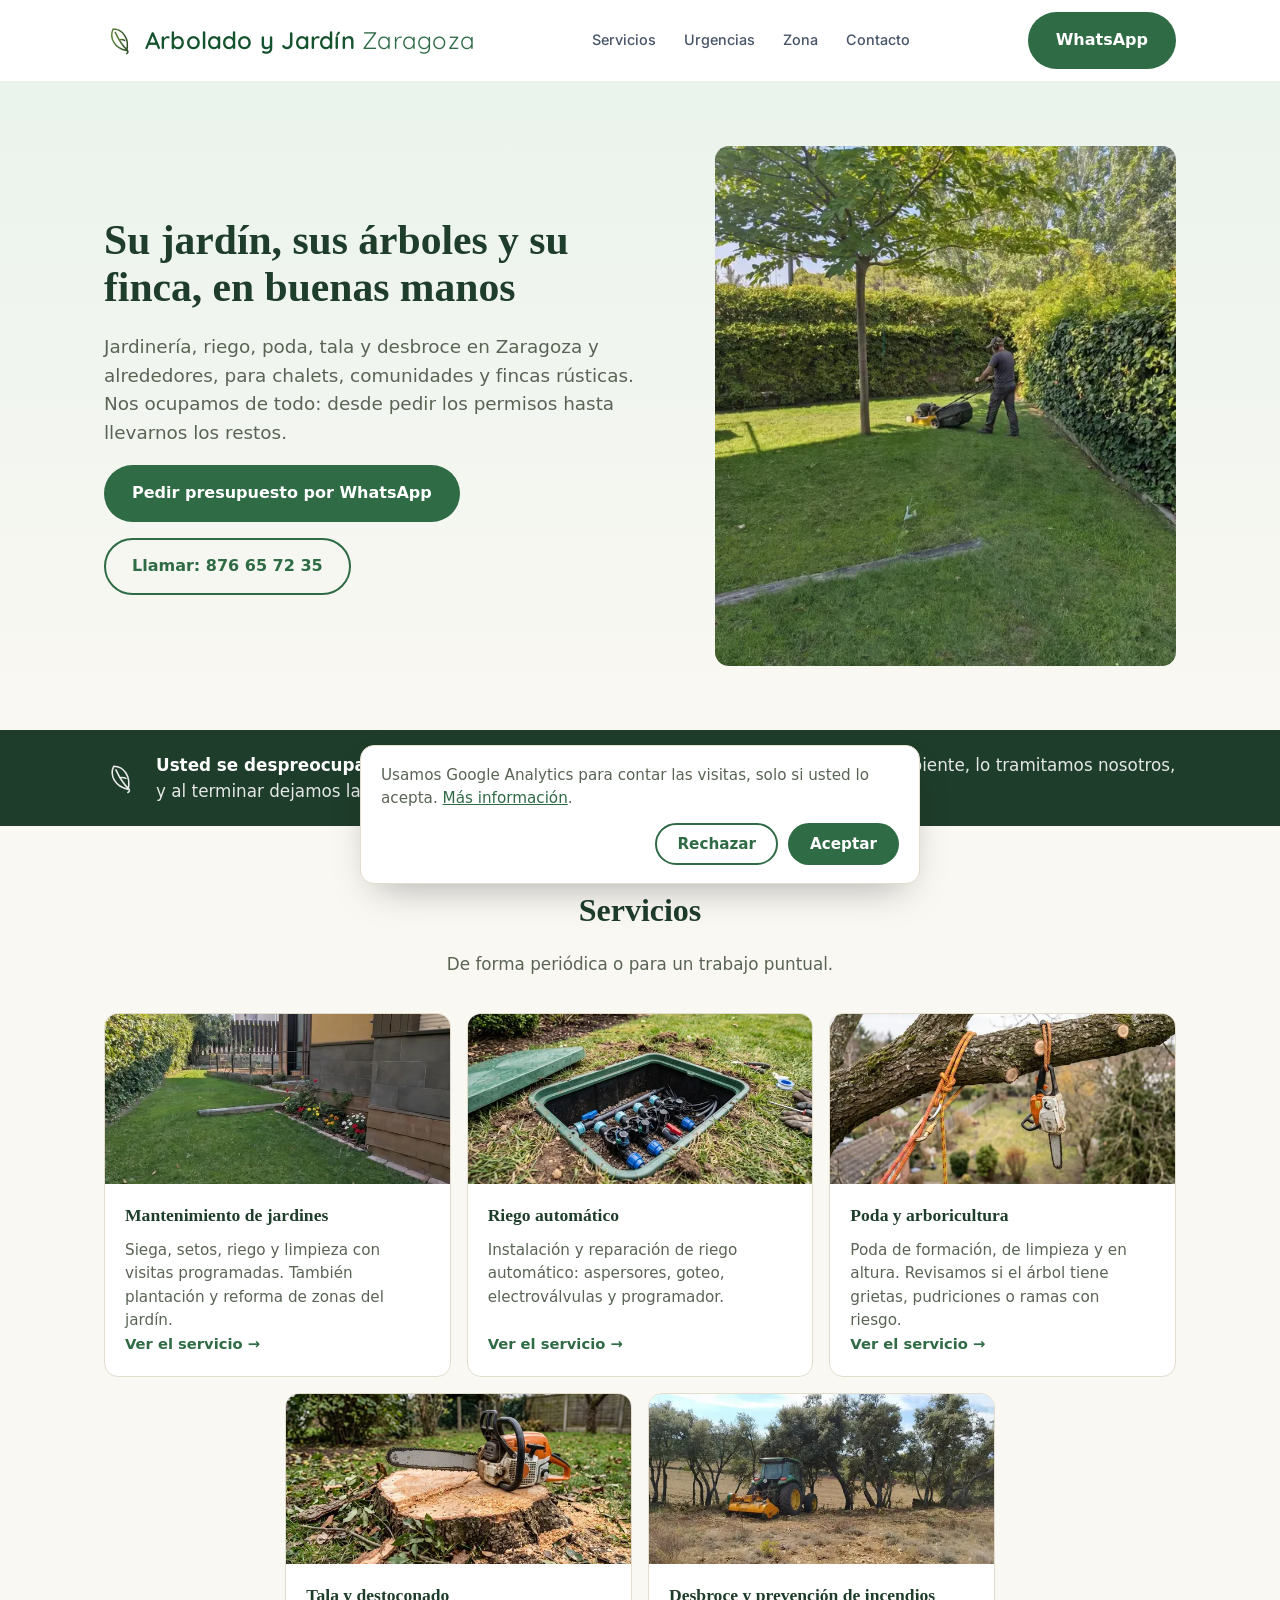
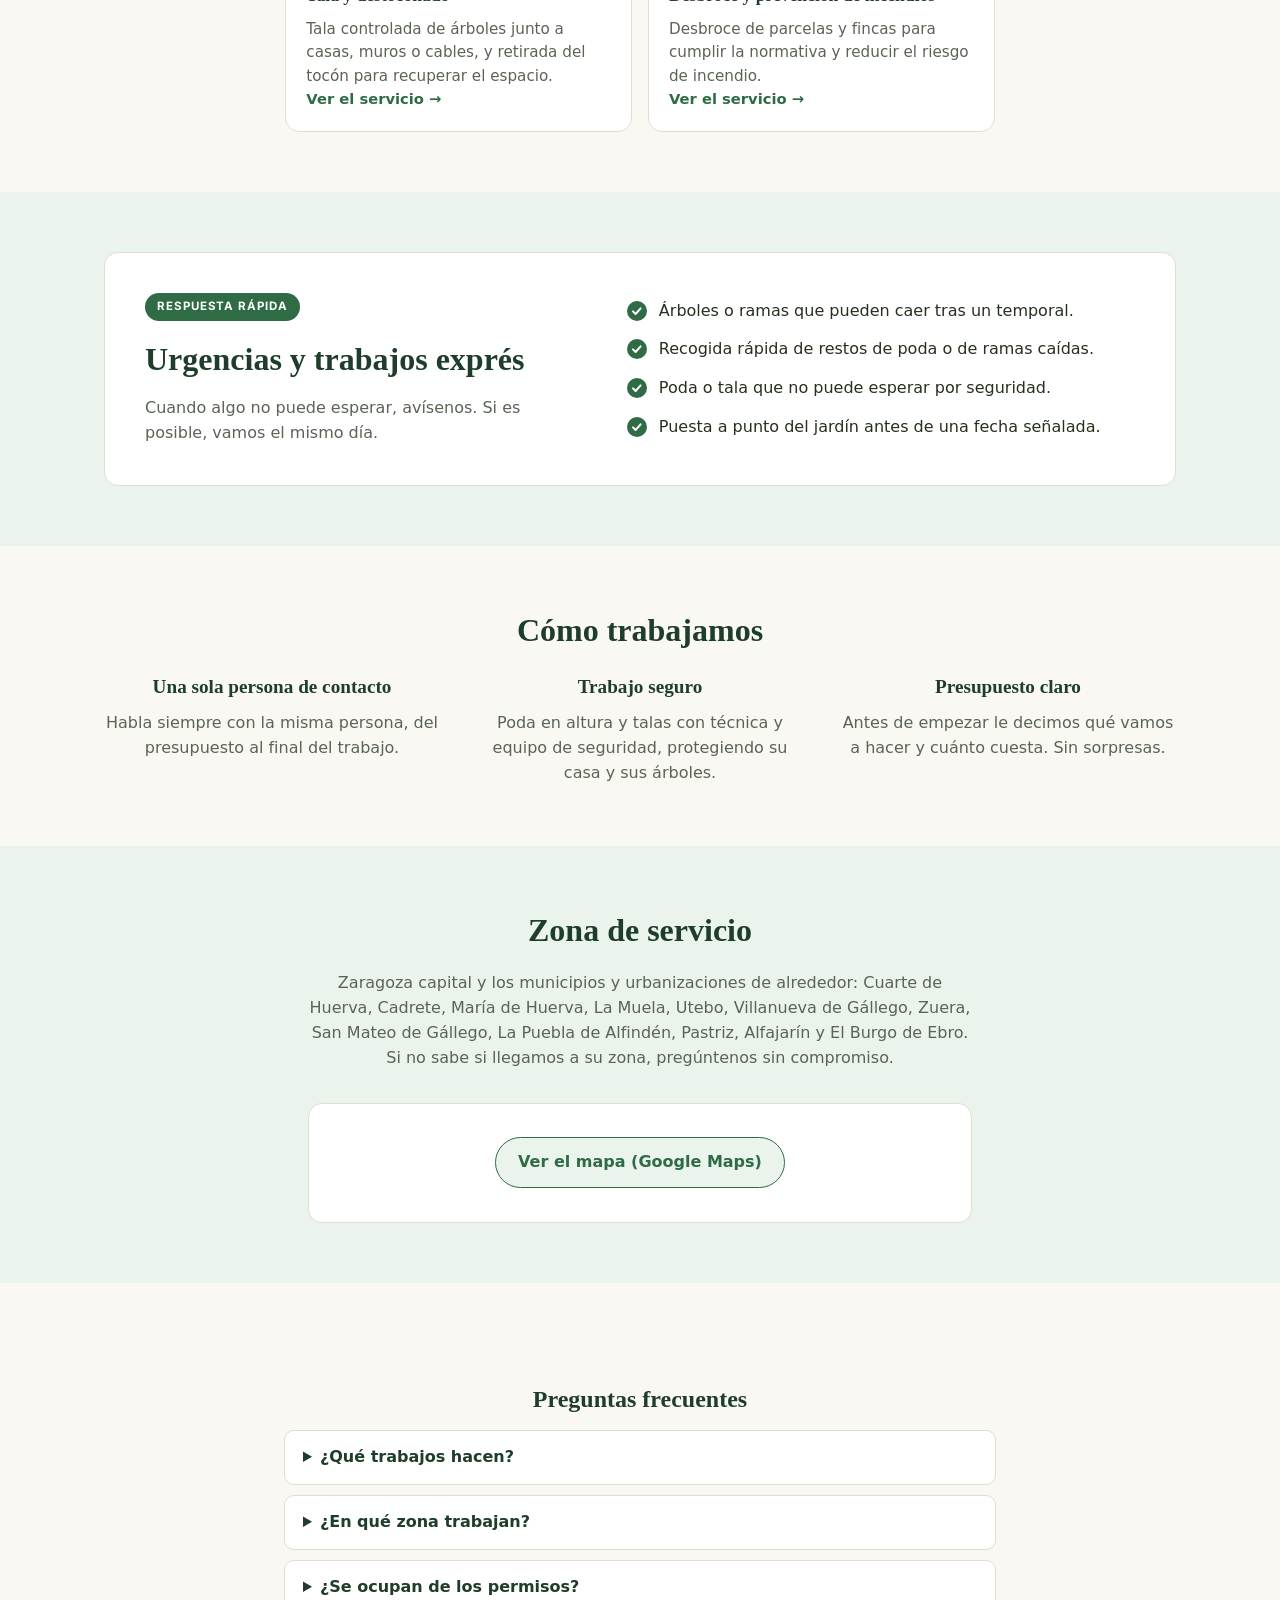
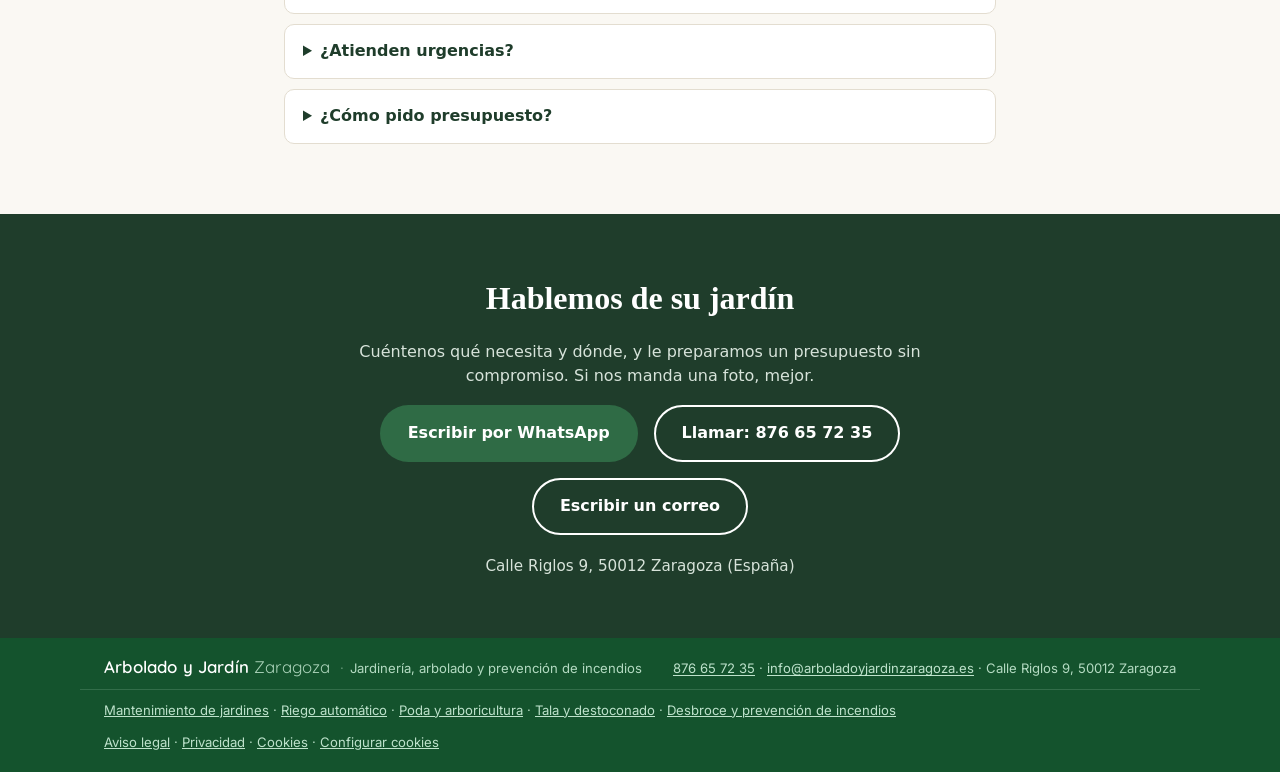
==== commit a3f0aa98: "Teléfono y correo propios de la web - Teléfono: 876 65 72 35 (antes el 624 75 74 21, que comparten  " ====
--- a/index.html
+++ b/index.html
@@ -43,8 +43,8 @@
    "name": "Arbolado y Jardín Zaragoza",
    "description": "Empresa de jardinería y arbolado de Zaragoza: mantenimiento de jardines, riego automático, poda de árboles, tala controlada, destoconado y desbroce de parcelas y fincas en Zaragoza y los municipios de alrededor, desde los permisos hasta la retirada de los restos.",
    "url": "https://arboladoyjardinzaragoza.es/",
-   "telephone": "+34624757421",
-   "email": "info@verdaliama.es",
+   "telephone": "+34876657235",
+   "email": "info@arboladoyjardinzaragoza.es",
    "address": {
     "@type": "PostalAddress",
     "streetAddress": "Calle Riglos 9",
@@ -113,7 +113,7 @@
    ],
    "contactPoint": {
     "@type": "ContactPoint",
-    "telephone": "+34624757421",
+    "telephone": "+34876657235",
     "contactType": "customer service",
     "availableLanguage": "es",
     "areaServed": "ES"
@@ -217,7 +217,7 @@
      "name": "¿Cómo pido presupuesto?",
      "acceptedAnswer": {
       "@type": "Answer",
-      "text": "Por WhatsApp o por teléfono en el 624 75 74 21, o por correo. Cuéntenos qué necesita y dónde y, si puede, mándenos una foto. El presupuesto es sin compromiso."
+      "text": "Por WhatsApp o por teléfono en el 876 65 72 35, o por correo. Cuéntenos qué necesita y dónde y, si puede, mándenos una foto. El presupuesto es sin compromiso."
      }
     }
    ]
@@ -241,7 +241,7 @@
       <a href="#contacto">Contacto</a>
     </nav>
     <div class="header-actions">
-      <a class="btn btn-primary btn-header" href="https://wa.me/34624757421?text=%5BJARDINERIA%5D%20Hola%2C%20vengo%20de%20arboladoyjardinzaragoza.es.%20Os%20cuento%20qu%C3%A9%20necesito%20y%20d%C3%B3nde%3A%20" target="_blank" rel="noopener">WhatsApp</a>
+      <a class="btn btn-primary btn-header" href="https://wa.me/34876657235?text=%5BJARDINERIA%5D%20Hola%2C%20vengo%20de%20arboladoyjardinzaragoza.es.%20Os%20cuento%20qu%C3%A9%20necesito%20y%20d%C3%B3nde%3A%20" target="_blank" rel="noopener">WhatsApp</a>
       <button class="nav-toggle" id="nav-toggle" aria-label="Abrir menú" aria-controls="nav" aria-expanded="false">
         <span></span><span></span><span></span>
       </button>
@@ -257,8 +257,8 @@
         <h1>Su jardín, sus árboles y su finca, en buenas manos</h1>
         <p class="hero-sub">Jardinería, riego, poda, tala y desbroce en Zaragoza y alrededores, para chalets, comunidades y fincas rústicas. Nos ocupamos de todo: desde pedir los permisos hasta llevarnos los restos.</p>
         <div class="hero-cta">
-          <a class="btn btn-primary" href="https://wa.me/34624757421?text=%5BJARDINERIA%5D%20Hola%2C%20vengo%20de%20arboladoyjardinzaragoza.es.%20Os%20cuento%20qu%C3%A9%20necesito%20y%20d%C3%B3nde%3A%20" target="_blank" rel="noopener">Pedir presupuesto por WhatsApp</a>
-          <a class="btn btn-ghost" href="tel:+34624757421">Llamar: 624 75 74 21</a>
+          <a class="btn btn-primary" href="https://wa.me/34876657235?text=%5BJARDINERIA%5D%20Hola%2C%20vengo%20de%20arboladoyjardinzaragoza.es.%20Os%20cuento%20qu%C3%A9%20necesito%20y%20d%C3%B3nde%3A%20" target="_blank" rel="noopener">Pedir presupuesto por WhatsApp</a>
+          <a class="btn btn-ghost" href="tel:+34876657235">Llamar: 876 65 72 35</a>
         </div>
       </div>
       <img class="hero-image" src="img/fotos/siega-cesped-jardin.webp" srcset="img/fotos/siega-cesped-jardin-600.webp 600w, img/fotos/siega-cesped-jardin.webp 896w" sizes="(max-width: 900px) 100vw, 480px" alt="Jardinero segando el césped de un jardín con setos altos y un árbol de sombra" width="896" height="1200" fetchpriority="high">
@@ -372,7 +372,7 @@
   <section id="preguntas" class="section">
     <div class="container prosa prosa-centro">
       <h2>Preguntas frecuentes</h2>
-      <div class="faq"><details><summary>¿Qué trabajos hacen?</summary><p>Mantenimiento de jardines (siega, setos y limpieza), instalación y reparación de riego automático, poda de árboles, también en altura, tala controlada, destoconado y desbroce de parcelas y fincas. Al terminar nos llevamos los restos.</p></details><details><summary>¿En qué zona trabajan?</summary><p>En Zaragoza capital y en los municipios y urbanizaciones de alrededor: Cuarte de Huerva, Cadrete, María de Huerva, La Muela, Utebo, Villanueva de Gállego, Zuera, San Mateo de Gállego, La Puebla de Alfindén, Pastriz, Alfajarín y El Burgo de Ebro, entre otros.</p></details><details><summary>¿Se ocupan de los permisos?</summary><p>Sí. Si la poda, la tala o el desbroce necesitan permiso del ayuntamiento o de Medio Ambiente, lo tramitamos nosotros.</p></details><details><summary>¿Atienden urgencias?</summary><p>Sí. Si un árbol o una rama pueden caer tras un temporal, avísenos: si es posible, vamos el mismo día.</p></details><details><summary>¿Cómo pido presupuesto?</summary><p>Por WhatsApp o por teléfono en el 624 75 74 21, o por correo. Cuéntenos qué necesita y dónde y, si puede, mándenos una foto. El presupuesto es sin compromiso.</p></details></div>
+      <div class="faq"><details><summary>¿Qué trabajos hacen?</summary><p>Mantenimiento de jardines (siega, setos y limpieza), instalación y reparación de riego automático, poda de árboles, también en altura, tala controlada, destoconado y desbroce de parcelas y fincas. Al terminar nos llevamos los restos.</p></details><details><summary>¿En qué zona trabajan?</summary><p>En Zaragoza capital y en los municipios y urbanizaciones de alrededor: Cuarte de Huerva, Cadrete, María de Huerva, La Muela, Utebo, Villanueva de Gállego, Zuera, San Mateo de Gállego, La Puebla de Alfindén, Pastriz, Alfajarín y El Burgo de Ebro, entre otros.</p></details><details><summary>¿Se ocupan de los permisos?</summary><p>Sí. Si la poda, la tala o el desbroce necesitan permiso del ayuntamiento o de Medio Ambiente, lo tramitamos nosotros.</p></details><details><summary>¿Atienden urgencias?</summary><p>Sí. Si un árbol o una rama pueden caer tras un temporal, avísenos: si es posible, vamos el mismo día.</p></details><details><summary>¿Cómo pido presupuesto?</summary><p>Por WhatsApp o por teléfono en el 876 65 72 35, o por correo. Cuéntenos qué necesita y dónde y, si puede, mándenos una foto. El presupuesto es sin compromiso.</p></details></div>
     </div>
   </section>
 
@@ -381,9 +381,9 @@
       <h2>Hablemos de su jardín</h2>
       <p>Cuéntenos qué necesita y dónde, y le preparamos un presupuesto sin compromiso. Si nos manda una foto, mejor.</p>
       <div class="hero-cta">
-        <a class="btn btn-primary" href="https://wa.me/34624757421?text=%5BJARDINERIA%5D%20Hola%2C%20vengo%20de%20arboladoyjardinzaragoza.es.%20Os%20cuento%20qu%C3%A9%20necesito%20y%20d%C3%B3nde%3A%20" target="_blank" rel="noopener">Escribir por WhatsApp</a>
-        <a class="btn btn-ghost" href="tel:+34624757421">Llamar: 624 75 74 21</a>
-        <a class="btn btn-ghost" href="mailto:info@verdaliama.es?subject=Presupuesto%20de%20jardiner%C3%ADa&body=Hola%2C%20os%20escribo%20desde%20arboladoyjardinzaragoza.es.%0A%0AQu%C3%A9%20necesito%3A%20%0AD%C3%B3nde%20(municipio%20o%20urbanizaci%C3%B3n)%3A%20%0ATel%C3%A9fono%3A%20">Escribir un correo</a>
+        <a class="btn btn-primary" href="https://wa.me/34876657235?text=%5BJARDINERIA%5D%20Hola%2C%20vengo%20de%20arboladoyjardinzaragoza.es.%20Os%20cuento%20qu%C3%A9%20necesito%20y%20d%C3%B3nde%3A%20" target="_blank" rel="noopener">Escribir por WhatsApp</a>
+        <a class="btn btn-ghost" href="tel:+34876657235">Llamar: 876 65 72 35</a>
+        <a class="btn btn-ghost" href="mailto:info@arboladoyjardinzaragoza.es?subject=Presupuesto%20de%20jardiner%C3%ADa&body=Hola%2C%20os%20escribo%20desde%20arboladoyjardinzaragoza.es.%0A%0AQu%C3%A9%20necesito%3A%20%0AD%C3%B3nde%20(municipio%20o%20urbanizaci%C3%B3n)%3A%20%0ATel%C3%A9fono%3A%20">Escribir un correo</a>
       </div>
       <p class="contacto-direccion">Calle Riglos 9, 50012 Zaragoza (España)</p>
     </div>
@@ -397,7 +397,7 @@
       <span class="logo-text">Arbolado y Jardín<span> Zaragoza</span></span>
       <span class="footer-sep">·</span>Jardinería, arbolado y prevención de incendios
     </p>
-    <p class="footer-contacto"><a href="tel:+34624757421">624 75 74 21</a> · <a href="mailto:info@verdaliama.es">info@verdaliama.es</a> · Calle Riglos 9, 50012 Zaragoza</p>
+    <p class="footer-contacto"><a href="tel:+34876657235">876 65 72 35</a> · <a href="mailto:info@arboladoyjardinzaragoza.es">info@arboladoyjardinzaragoza.es</a> · Calle Riglos 9, 50012 Zaragoza</p>
   </div>
   <div class="container footer-inner footer-links">
     <p><a href="servicios/mantenimiento-de-jardines.html">Mantenimiento de jardines</a> · <a href="servicios/riego-automatico.html">Riego automático</a> · <a href="servicios/poda-de-arboles.html">Poda y arboricultura</a> · <a href="servicios/tala-y-destoconado.html">Tala y destoconado</a> · <a href="servicios/desbroce-y-prevencion-de-incendios.html">Desbroce y prevención de incendios</a></p>
